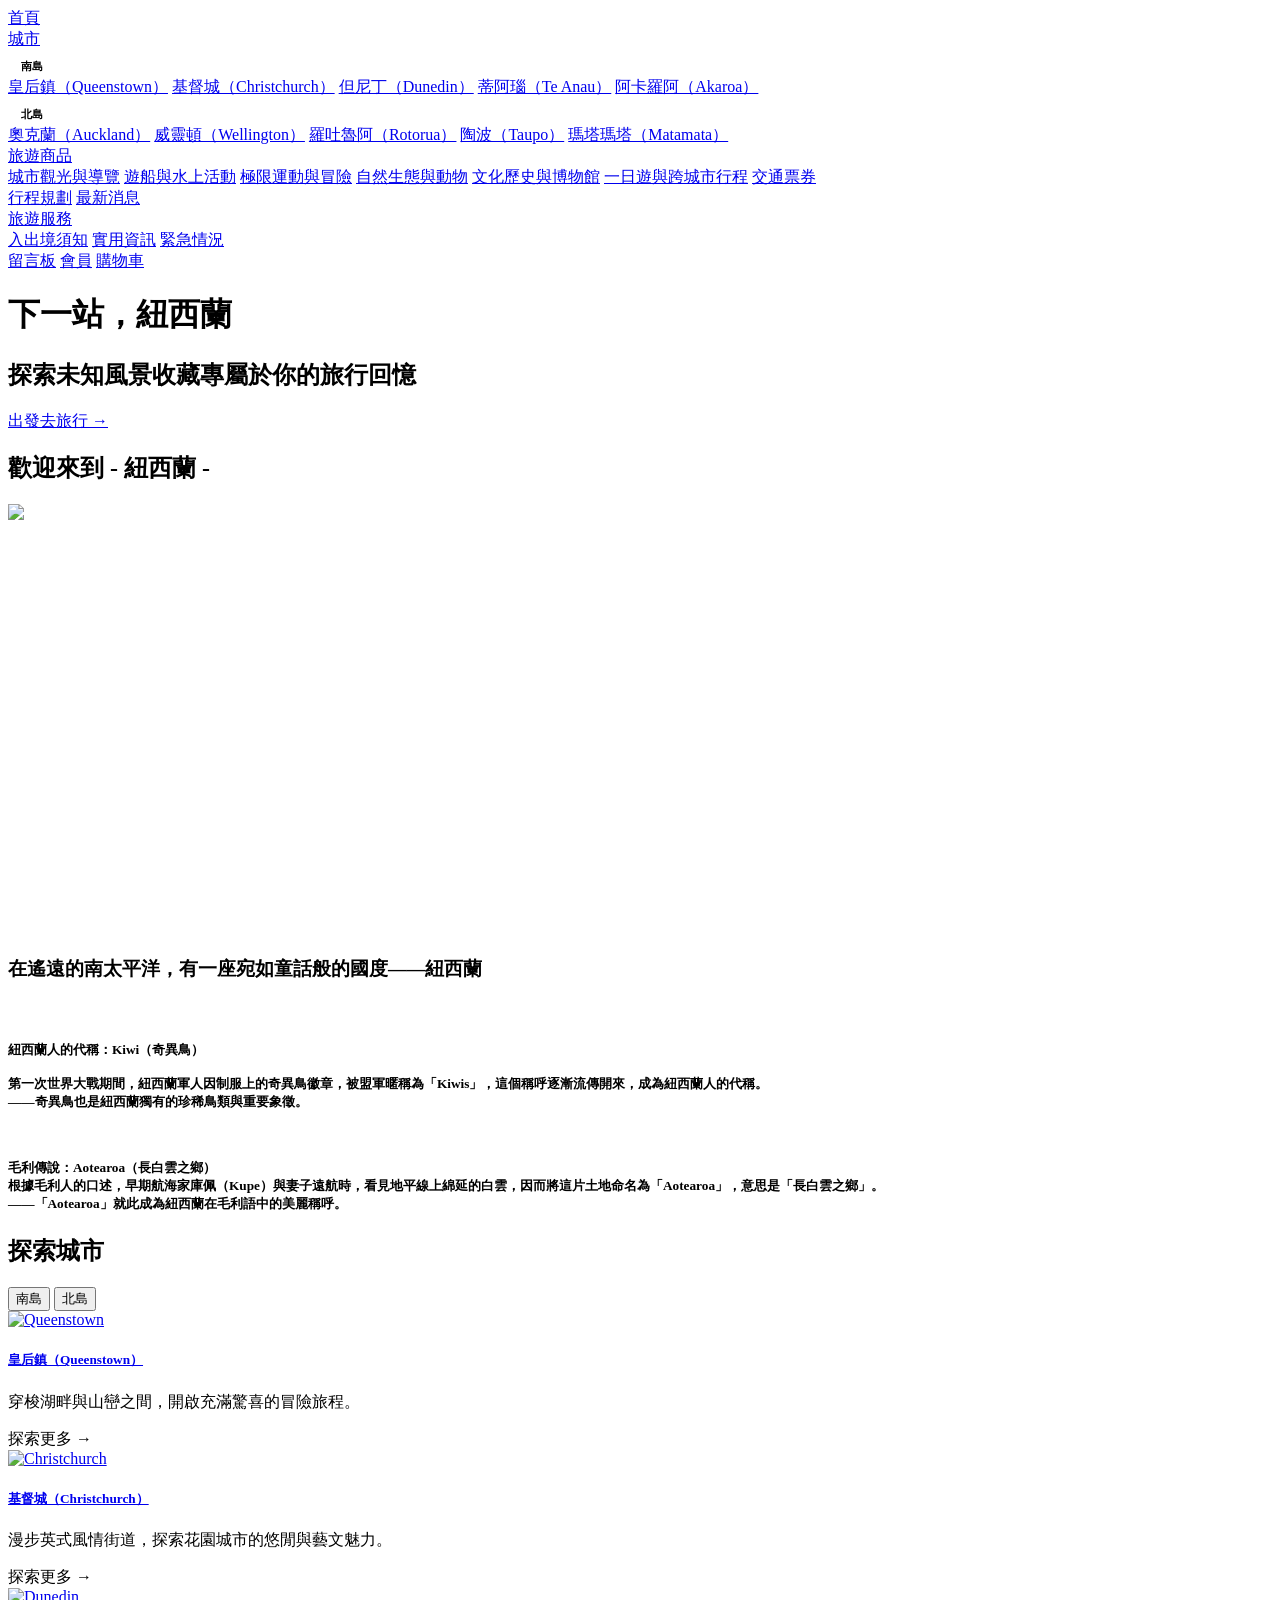
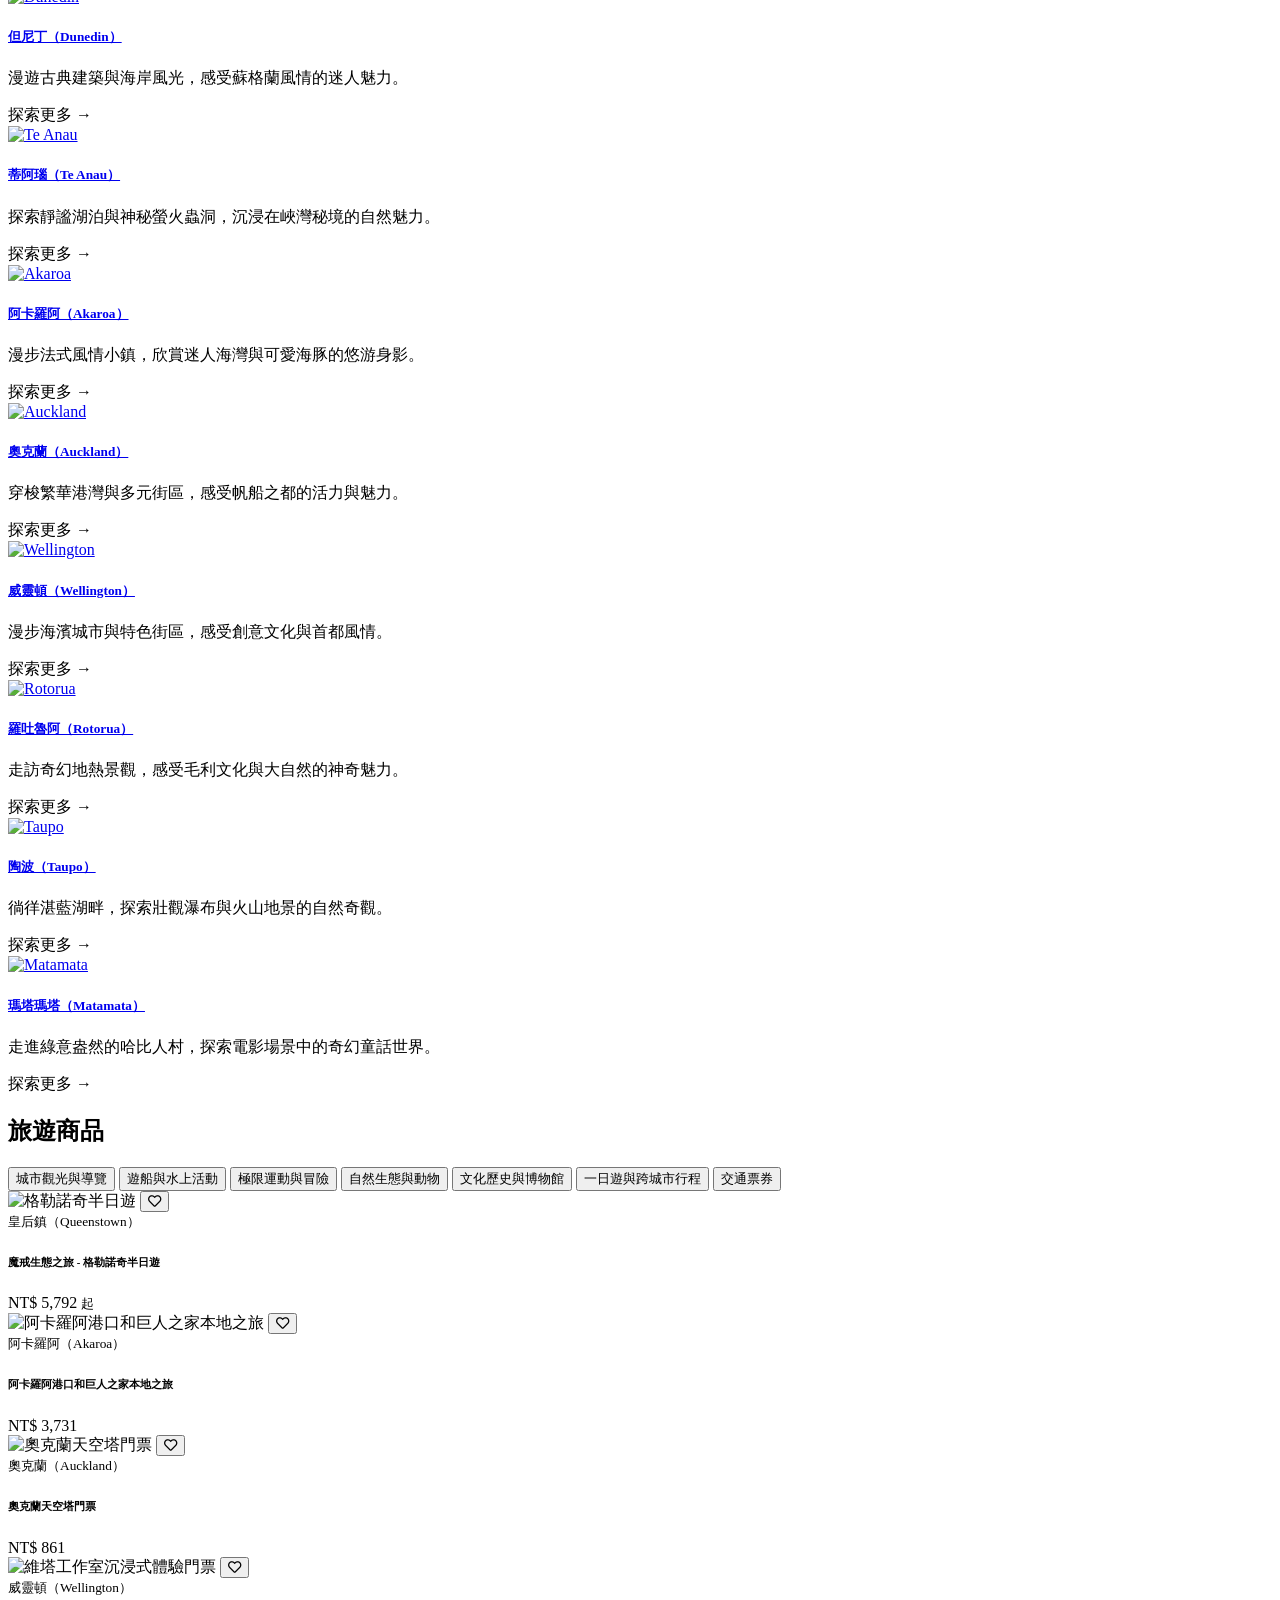
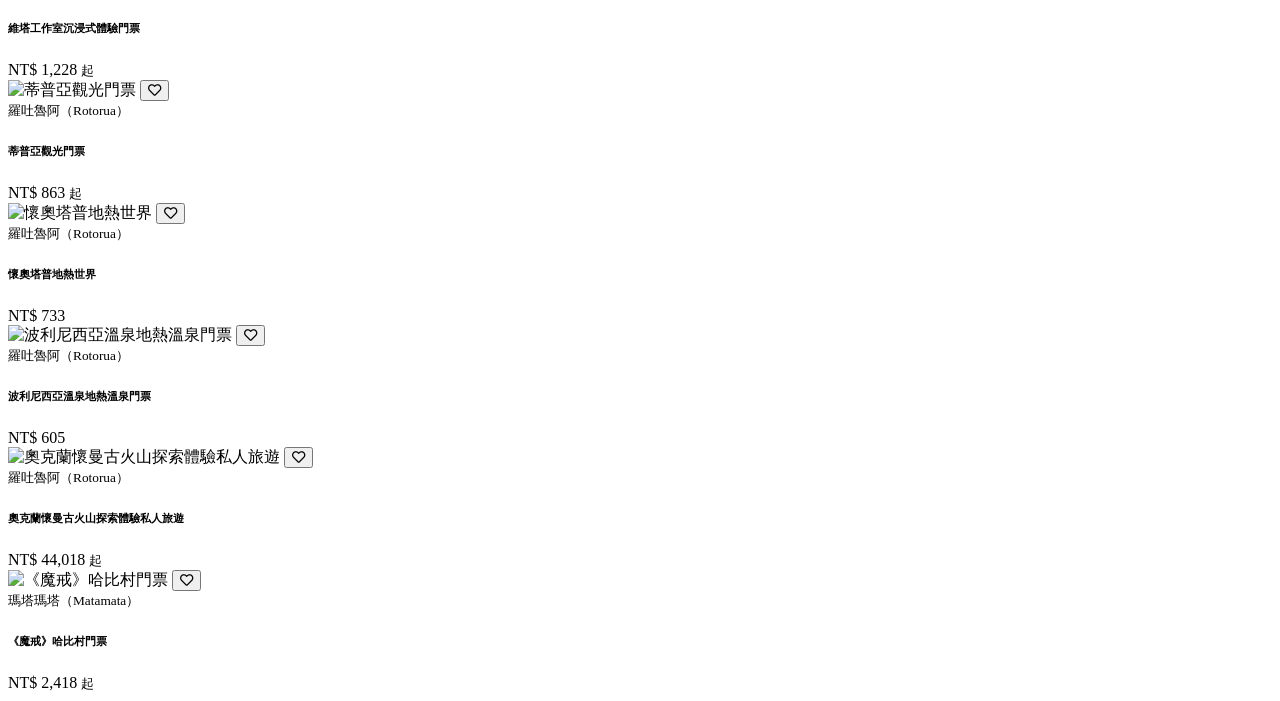
==== index.html @ 25a442ee "Initial commit - add KIWI TRAILS homepage v1" ====
<!DOCTYPE html>
<!--index.html start-->
<html lang="zh-TW">

	
<head>
    <meta charset="utf-8">
    <title>KIWI TRAILS</title>
    <meta content="width=device-width, initial-scale=1.0" name="viewport">
    <meta content="Free HTML Templates" name="keywords">
    <meta content="Free HTML Templates" name="description">
    <link href="img/kiwi.png" rel="icon" type="image/x-icon">
    <link rel="preconnect" href="https://fonts.googleapis.com">
    <link rel="preconnect" href="https://fonts.gstatic.com" crossorigin>
   <link href="https://fonts.googleapis.com/css2?family=Noto+Sans+TC:wght@100..900&family=Poppins:ital,wght@0,300;0,400;0,500;0,600;0,700&family=Satisfy&display=swap" rel="stylesheet">
    <link href="https://cdnjs.cloudflare.com/ajax/libs/font-awesome/5.10.0/css/all.min.css" rel="stylesheet">
    <link href="https://cdn.jsdelivr.net/npm/bootstrap-icons@1.4.1/font/bootstrap-icons.css" rel="stylesheet">
    <link href="lib/owlcarousel/assets/owl.carousel.min.css" rel="stylesheet">
    <link href="css/bootstrap.min.css" rel="stylesheet">
    <link href="css/style.css" rel="stylesheet">
</head>

<body>
    <!-- 導覽列 Start -->
    <nav class="navbar navbar-expand-lg bg-white navbar-dark shadow-sm py-3 py-lg-0 px-3 px-lg-0">
		<div class="collapse navbar-collapse" id="navbarCollapse">
            <div class="navbar-nav ms-auto mx-lg-auto py-0">
				<a href="index.html" class="nav-item nav-link">首頁</a>
				<div class="nav-item dropdown">
                    <a href="attractions.html" class="nav-link dropdown-toggle" data-bs-toggle="dropdown">城市</a>
                    <div class="dropdown-menu m-0">
						<h6 style="margin: 10px 13px 3px;">南島</h6>
                        <a href="attractions.html?city=Queenstown" class="dropdown-item">皇后鎮（Queenstown）</a>
                        <a href="attractions.html?city=Christchurch" class="dropdown-item">基督城（Christchurch）</a>
						<a href="attractions.html?city=Dunedin" class="dropdown-item">但尼丁（Dunedin）</a>
                        <a href="attractions.html?city=TeAnau" class="dropdown-item">蒂阿瑙（Te Anau）</a>
						<a href="attractions.html?city=Akaroa" class="dropdown-item">阿卡羅阿（Akaroa）</a>
						<h6 style="margin: 10px 13px 3px;">北島</h6>
                        <a href="attractions.html?city=Auckland" class="dropdown-item">奧克蘭（Auckland）</a>
                        <a href="attractions.html?city=Wellington" class="dropdown-item">威靈頓（Wellington）</a>
						<a href="attractions.html?city=Rotorua" class="dropdown-item">羅吐魯阿（Rotorua）</a>
                        <a href="attractions.html?city=Taupo" class="dropdown-item">陶波（Taupo）</a>
						<a href="attractions.html?city=Matamata" class="dropdown-item">瑪塔瑪塔（Matamata）</a>
                    </div>
              </div>
				<div class="nav-item dropdown">
    <a href="products.html"
       class="nav-link dropdown-toggle"
       data-bs-toggle="dropdown">
        旅遊商品
    </a>

    <div class="dropdown-menu m-0">
        <a href="products.html?category=city-tour"
           class="dropdown-item">城市觀光與導覽</a>

        <a href="products.html?category=water-activities"
           class="dropdown-item">遊船與水上活動</a>

        <a href="products.html?category=adventure"
           class="dropdown-item">極限運動與冒險</a>

        <a href="products.html?category=nature"
           class="dropdown-item">自然生態與動物</a>

        <a href="products.html?category=culture"
           class="dropdown-item">文化歷史與博物館</a>

        <a href="products.html?category=day-tour"
           class="dropdown-item">一日遊與跨城市行程</a>

        <a href="products.html?category=transport"
           class="dropdown-item">交通票券</a>
    </div>
</div>
                <a href="itinerary.html" class="nav-item nav-link">行程規劃</a>
                <a href="news.html" class="nav-item nav-link">最新消息</a>
                <div class="nav-item dropdown">
                    <a href="services.html" class="nav-link dropdown-toggle" data-bs-toggle="dropdown">旅遊服務</a>
                    <div class="dropdown-menu m-0">
                        <a href="#" class="dropdown-item">入出境須知</a>
                        <a href="#" class="dropdown-item">實用資訊</a>
                        <a href="#" class="dropdown-item">緊急情況</a>
                    </div>
               </div>
				<a href="message.html" class="nav-item nav-link">留言板</a>
				<a href="member.html" class="nav-item nav-link">會員</a>
                <a href="car.html" class="nav-item nav-link">購物車</a>
          </div>
        </div>
    </nav>
    <!-- 導覽列 End -->

    <!-- 橫幅 Start -->
    <div class="container-fluid py-5 hero-header"  id="home">
        <div class="container py-5">
            <div class="row justify-content-start">
                <div class="col-lg-9 text-center text-lg-start">
                    <h1 class="display-1 text-uppercase text-white mb-4">下一站，紐西蘭</h1>
                    <h2 class="text-uppercase text-white">探索未知風景收藏專屬於你的旅行回憶</h2>
                    <div class="d-flex align-items-center justify-content-center justify-content-lg-start pt-5">
                        <a href="#attractions" class="btn btn-primary border-inner py-3 px-5 me-5">出發去旅行 →</a>
                    </div>
                </div>
            </div>
        </div>
    </div>
    <!-- 橫幅 End -->

    <!-- 關於 Start -->
    <section class="container-fluid py-6 attraction-section">
        <div class="container">
            <div class=" section-title position-relative text-center mx-auto mb-5" style="max-width: 600px;">
                <h1 class="display-4 text-uppercase">歡迎來到 - 紐西蘭 - </h1>
            </div>
            <div class="row gx-5">
                <div class="col-lg-5 mb-5 mb-lg-0 " style="min-height: 400px;">
                    <div class="position-relative h-100">
                        <img class="position-absolute w-100 h-100" src="img/about.jpg" style="object-fit: contain; object-position: top; ;">
                    </div>
                </div>
                <div class="col-lg-7 col-md-12 pb-5">
					<p>&nbsp;</>
                    <h3 class="mb-4">在遙遠的南太平洋，有一座宛如童話般的國度——紐西蘭</h3><br>
                    <h5 class="mb-3"><b>紐西蘭人的代稱：Kiwi（奇異鳥）</b><br><br>第一次世界大戰期間，紐西蘭軍人因制服上的奇異鳥徽章，被盟軍暱稱為「Kiwis」，這個稱呼逐漸流傳開來，成為紐西蘭人的代稱。<br>——奇異鳥也是紐西蘭獨有的珍稀鳥類與重要象徵。<br><br><br><br>
						<b>毛利傳說：Aotearoa（長白雲之鄉）</b><br>
						根據毛利人的口述，早期航海家庫佩（Kupe）與妻子遠航時，看見地平線上綿延的白雲，因而將這片土地命名為「Aotearoa」，意思是「長白雲之鄉」。<br>
						——「Aotearoa」就此成為紐西蘭在毛利語中的美麗稱呼。</h5>
                </div>
            </div>
        </div>
    </section>
    <!-- 關於 End -->
	
    <!--探索景點 Start -->
    <section class="container-fluid attraction-section" id="attractions">
        <div class="container-fluid px-5">
            <div class="section-title position-relative text-center mx-auto mb-5 pb-3" style="max-width: 600px;">
                <h1 class="display-4 text-uppercase">探索城市</h1>
            </div>
            <div class="tab-class text-center">
                <div class="d-flex flex-nowrap justify-content-center gap-2 mb-3">
                    <button class="category-btn active"
                            type="button" onclick="switchIsland('tab-1', this)">
                        南島
                    </button>
                    <button class="category-btn"
                            type="button" onclick="switchIsland('tab-2', this)">
                        北島
                    </button>
                </div>
                <div class="tab-content">
                    <div id="tab-1" class="tab-pane fade show p-0 active">
                        <div class="attraction-grid">
                            <div class="attraction-item">
                                <a href="attractions.html?city=Queenstown" class="attraction-card">
                                    <img src="img/Scity-Queenstown.webp" alt="Queenstown" class="attraction-image">
                                    <h5 class="attraction-name">皇后鎮（Queenstown）</h5>
                                </a>
                                <div class="attraction-info">
                                    <p>穿梭湖畔與山巒之間，開啟充滿驚喜的冒險旅程。</p>
                                    <span class="attraction-link">
                                        探索更多 →
                                    </span>
                                </div>
                            </div>
                            <div class="attraction-item">
                                <a href="attractions.html?city=Christchurch" class="attraction-card">
                                    <img src="img/Scity-Christchurch.jpg" alt="Christchurch" class="attraction-image">
                                    <h5 class="attraction-name">基督城（Christchurch）</h5>
                                </a>
                                <div class="attraction-info">
                                    <p>漫步英式風情街道，探索花園城市的悠閒與藝文魅力。</p>
                                    <span class="attraction-link">
                                        探索更多 →
                                    </span>
                                </div>
                            </div>
                            <div class="attraction-item">
                                <a href="attractions.html?city=Dunedin" class="attraction-card">
                                    <img src="img/Scity-Dunedin.webp" alt="Dunedin" class="attraction-image">
                                    <h5 class="attraction-name">但尼丁（Dunedin）</h5>
                                </a>
                                <div class="attraction-info">
                                    <p>漫遊古典建築與海岸風光，感受蘇格蘭風情的迷人魅力。</p>
                                    <span class="attraction-link">
                                        探索更多 →
                                    </span>
                                </div>
                            </div>
                            <div class="attraction-item">
                                <a href="attractions.html?city=Te-Anau" class="attraction-card">
                                    <img src="img/Scity-Te-Anau.webp" alt="Te Anau" class="attraction-image">
                                    <h5 class="attraction-name">蒂阿瑙（Te Anau）</h5>
                                </a>
                                <div class="attraction-info">
                                    <p>探索靜謐湖泊與神秘螢火蟲洞，沉浸在峽灣秘境的自然魅力。</p>
                                    <span class="attraction-link">
                                        探索更多 →
                                    </span>
                                </div>
                            </div>
                            <div class="attraction-item">
                                <a href="attractions.html?city=Akaroa" class="attraction-card">
                                    <img src="img/Scity-Akaroa.webp" alt="Akaroa" class="attraction-image">
                                    <h5 class="attraction-name">阿卡羅阿（Akaroa）</h5>
                                </a>
                                <div class="attraction-info">
                                    <p>漫步法式風情小鎮，欣賞迷人海灣與可愛海豚的悠游身影。</p>
                                    <span class="attraction-link">
                                        探索更多 →
                                    </span>
                                </div>
                            </div>
                        </div>
                    </div>
                    <div id="tab-2" class="tab-pane fade p-0">
                        <div class="attraction-grid">
                            <div class="attraction-item">
                                <a href="attractions.html?city=Auckland" class="attraction-card">
                                    <img src="img/Ncity-Auckland.webp" alt="Auckland" class="attraction-image">
                                    <h5 class="attraction-name">奧克蘭（Auckland）</h5>
                                </a>
                                <div class="attraction-info">
                                    <p>穿梭繁華港灣與多元街區，感受帆船之都的活力與魅力。</p>
                                    <span class="attraction-link">
                                        探索更多 →
                                    </span>
                                </div>
                            </div>
                            <div class="attraction-item">
                                <a href="attractions.html?city=Wellington" class="attraction-card">
                                    <img src="img/Ncity-Wellington.webp" alt="Wellington" class="attraction-image">
                                    <h5 class="attraction-name">威靈頓（Wellington）</h5>
                                </a>
                                <div class="attraction-info">
                                    <p>漫步海濱城市與特色街區，感受創意文化與首都風情。</p>
                                    <span class="attraction-link">
                                        探索更多 →
                                    </span>
                                </div>
                            </div>
                            <div class="attraction-item">
                                <a href="attractions.html?city=Rotorua" class="attraction-card">
                                    <img src="img/Ncity-Rotorua.webp" alt="Rotorua" class="attraction-image">
                                    <h5 class="attraction-name">羅吐魯阿（Rotorua）</h5>
                                </a>
                                <div class="attraction-info">
                                    <p>走訪奇幻地熱景觀，感受毛利文化與大自然的神奇魅力。</p>
                                    <span class="attraction-link">
                                        探索更多 →
                                    </span>
                                </div>
                            </div>
                            <div class="attraction-item">
                                <a href="attractions.html?city=Taupo" class="attraction-card">
                                    <img src="img/Ncity-Taupo.webp" alt="Taupo" class="attraction-image">
                                    <h5 class="attraction-name">陶波（Taupo）</h5>
                                </a>
                                <div class="attraction-info">
                                    <p>徜徉湛藍湖畔，探索壯觀瀑布與火山地景的自然奇觀。</p>
                                    <span class="attraction-link">
                                        探索更多 →
                                    </span>
                                </div>
                            </div>
                            <div class="attraction-item">
                                <a href="attractions.html?city=Matamata" class="attraction-card">
                                    <img src="img/Ncity-Matamata.webp" alt="Matamata" class="attraction-image">
                                    <h5 class="attraction-name">瑪塔瑪塔（Matamata）</h5>
                                </a>
                                <div class="attraction-info">
                                    <p>走進綠意盎然的哈比人村，探索電影場景中的奇幻童話世界。</p>
                                    <span class="attraction-link">
                                        探索更多 →
                                    </span>
                                </div>
                            </div>
                        </div>
                    </div>
                </div>
            </div>
        </div>
    </section>
    <!-- 探索景點 End -->

    <!-- 旅遊商品 Start -->
    <section class="container-fluid py-6 attraction-section" id="products">
        <div class="container-fluid px-5">
            <div class="section-title position-relative text-center mx-auto mb-5 pb-3" style="max-width: 600px;">
                <h1 class="display-4 text-uppercase">旅遊商品</h1>
            </div>
            <!-- 商品分類 -->
            <div class="product-tabs d-flex flex-nowrap justify-content-center gap-2 mb-3">
                <button class="category-btn product-tab-btn active"
                        type="button"
                        onclick="switchProduct('product-1', this)">
                    城市觀光與導覽
                </button>
                <button class="category-btn product-tab-btn"
                        type="button"
                        onclick="switchProduct('product-2', this)">
                    遊船與水上活動
                </button>
                <button class="category-btn product-tab-btn"
                        type="button"
                        onclick="switchProduct('product-3', this)">
                    極限運動與冒險
                </button>
                <button class="category-btn product-tab-btn"
                        type="button"
                        onclick="switchProduct('product-4', this)">
                    自然生態與動物
                </button>
                <button class="category-btn product-tab-btn"
                        type="button"
                        onclick="switchProduct('product-5', this)">
                    文化歷史與博物館
                </button>
                <button class="category-btn product-tab-btn"
                        type="button"
                        onclick="switchProduct('product-6', this)">
                    一日遊與跨城市行程
                </button>
                <button class="category-btn product-tab-btn"
                        type="button"
                        onclick="switchProduct('product-7', this)">
                    交通票券
                </button>
            </div>

            <!-- 商品列表一 -->
            <div class="product-pane" id="product-1">
                <div class="product-grid">
                <!-- 商品卡片 -->
                    <div class="product-card">
                        <div class="product-image">
                            <img src="Activity-img/the-rings-tour.jpg" alt="格勒諾奇半日遊">
                            <button class="favorite-btn">
                                <i class="far fa-heart"></i>
                            </button>
                        </div>
                        <div class="product-info">
                            <small class="product-category">
                                皇后鎮（Queenstown）
                            </small>
                            <h6 class="product-name">
                                魔戒生態之旅 - 格勒諾奇半日遊
                            </h6>
                            <div class="product-price">
                                NT$ 5,792 <small>起</small>
                            </div>
                        </div>
                    </div>
                    <div class="product-card">
                        <div class="product-image">
                            <img src="Activity-img/Akaroa_Harbour_and_Giants_House_Local_Tour.jpg" alt="阿卡羅阿港口和巨人之家本地之旅">
                            <button class="favorite-btn">
                                <i class="far fa-heart"></i>
                            </button>
                        </div>
                        <div class="product-info">
                            <small class="product-category">
                                阿卡羅阿（Akaroa）
                            </small>
                            <h6 class="product-name">
                                阿卡羅阿港口和巨人之家本地之旅
                            </h6>
                            <div class="product-price">
                                NT$ 3,731
                            </div>
                        </div>
                    </div>
                    <div class="product-card">
                        <div class="product-image">
                            <img src="Activity-img/Sky-Tower-Admission.jpg" alt="奧克蘭天空塔門票">
                            <button class="favorite-btn">
                                <i class="far fa-heart"></i>
                            </button>
                        </div>
                        <div class="product-info">
                            <small class="product-category">
                                奧克蘭（Auckland）
                            </small>
                            <h6 class="product-name">
                                奧克蘭天空塔門票
                            </h6>
                            <div class="product-price">
                                NT$ 861 
                            </div>
                        </div>
                    </div>
                    <div class="product-card">
                        <div class="product-image">
                            <img src="Activity-img/Wētā-Workshop-Experience.jpg" alt="維塔工作室沉浸式體驗門票">
                            <button class="favorite-btn">
                                <i class="far fa-heart"></i>
                            </button>
                        </div>
                        <div class="product-info">
                            <small class="product-category">
                                威靈頓（Wellington）
                            </small>
                            <h6 class="product-name">
                                維塔工作室沉浸式體驗門票
                            </h6>
                            <div class="product-price">
                                NT$ 1,228 <small>起</small>
                            </div>
                        </div>
                    </div>
                    <div class="product-card">
                        <div class="product-image">
                            <img src="Activity-img/Te-Puia-Admission.jpg" alt="蒂普亞觀光門票">
                            <button class="favorite-btn">
                                <i class="far fa-heart"></i>
                            </button>
                        </div>
                        <div class="product-info">
                            <small class="product-category">
                                羅吐魯阿（Rotorua）
                            </small>
                            <h6 class="product-name">
                                蒂普亞觀光門票
                            </h6>
                            <div class="product-price">
                                NT$ 863 <small>起</small>
                            </div>
                        </div>
                    </div>
                    <div class="product-card">
                        <div class="product-image">
                            <img src="Activity-img/Wai-O-Tapu-Thermal-Wonderland.jpg" alt="懷奧塔普地熱世界">
                            <button class="favorite-btn">
                                <i class="far fa-heart"></i>
                            </button>
                        </div>
                        <div class="product-info">
                            <small class="product-category">
                                羅吐魯阿（Rotorua）
                            </small>
                            <h6 class="product-name">
                                懷奧塔普地熱世界
                            </h6>
                            <div class="product-price">
                                NT$ 733
                            </div>
                        </div>
                    </div>
                    <div class="product-card">
                        <div class="product-image">
                            <img src="Activity-img/Polynesian-Spa-Entry.jpg" alt="波利尼西亞溫泉地熱溫泉門票">
                            <button class="favorite-btn">
                                <i class="far fa-heart"></i>
                            </button>
                        </div>
                        <div class="product-info">
                            <small class="product-category">
                                羅吐魯阿（Rotorua）
                            </small>
                            <h6 class="product-name">
                                波利尼西亞溫泉地熱溫泉門票
                            </h6>
                            <div class="product-price">
                                NT$ 605
                            </div>
                        </div>
                    </div>
                    <div class="product-card">
                        <div class="product-image">
                            <img src="Activity-img/Waimangu-Volcanic-Tour.jpg" alt="奧克蘭懷曼古火山探索體驗私人旅遊">
                            <button class="favorite-btn">
                                <i class="far fa-heart"></i>
                            </button>
                        </div>
                        <div class="product-info">
                            <small class="product-category">
                                羅吐魯阿（Rotorua）
                            </small>
                            <h6 class="product-name">
                                奧克蘭懷曼古火山探索體驗私人旅遊
                            </h6>
                            <div class="product-price">
                                NT$ 44,018 <small>起</small>
                            </div>
                        </div>
                    </div>
                    <div class="product-card">
                        <div class="product-image">
                            <img src="Activity-img/Hobbiton-Movie-Set-Tour.webp" alt="《魔戒》哈比村門票">
                            <button class="favorite-btn">
                                <i class="far fa-heart"></i>
                            </button>
                        </div>
                        <div class="product-info">
                            <small class="product-category">
                                瑪塔瑪塔（Matamata）
                            </small>
                            <h6 class="product-name">
                                《魔戒》哈比村門票
                            </h6>
                            <div class="product-price">
                                NT$ 2,418 <small>起</small>
                            </div>
                        </div>
                    </div>
                </div>
            </div>
            <!-- 商品列表二 -->
            <div class="product-pane" id="product-2" style="display:none;">
                <div class="product-grid">
                <!-- 商品卡片 -->
                    <div class="product-card">
                        <div class="product-image">
                            <img src="Activity-img/the-rings-tour.jpg" alt="格勒諾奇半日遊">
                            <button class="favorite-btn">
                                <i class="far fa-heart"></i>
                            </button>
                        </div>
                        <div class="product-info">
                            <small class="product-category">
                                皇后鎮（Queenstown）
                            </small>
                            <h6 class="product-name">
                                魔戒生態之旅 - 格勒諾奇半日遊
                            </h6>
                            <div class="product-price">
                                NT$ 5,792 <small>起</small>
                            </div>
                        </div>
                    </div>
                    <div class="product-card">
                        <div class="product-image">
                            <img src="Activity-img/Akaroa_Harbour_and_Giants_House_Local_Tour.jpg" alt="阿卡羅阿港口和巨人之家本地之旅">
                            <button class="favorite-btn">
                                <i class="far fa-heart"></i>
                            </button>
                        </div>
                        <div class="product-info">
                            <small class="product-category">
                                阿卡羅阿（Akaroa）
                            </small>
                            <h6 class="product-name">
                                阿卡羅阿港口和巨人之家本地之旅
                            </h6>
                            <div class="product-price">
                                NT$ 3,731
                            </div>
                        </div>
                    </div>
                    <div class="product-card">
                        <div class="product-image">
                            <img src="Activity-img/the-rings-tour.jpg" alt="格勒諾奇半日遊">
                            <button class="favorite-btn">
                                <i class="far fa-heart"></i>
                            </button>
                        </div>
                        <div class="product-info">
                            <small class="product-category">
                                皇后鎮（Queenstown）
                            </small>
                            <h6 class="product-name">
                                魔戒生態之旅 - 格勒諾奇半日遊
                            </h6>
                            <div class="product-price">
                                NT$ 5,792 <small>起</small>
                            </div>
                        </div>
                    </div>
                    <div class="product-card">
                        <div class="product-image">
                            <img src="Activity-img/the-rings-tour.jpg" alt="格勒諾奇半日遊">
                            <button class="favorite-btn">
                                <i class="far fa-heart"></i>
                            </button>
                        </div>
                        <div class="product-info">
                            <small class="product-category">
                                皇后鎮（Queenstown）
                            </small>
                            <h6 class="product-name">
                                魔戒生態之旅 - 格勒諾奇半日遊
                            </h6>
                            <div class="product-price">
                                NT$ 
                            </div>
                        </div>
                    </div>
                    <div class="product-card">
                        <div class="product-image">
                            <img src="Activity-img/the-rings-tour.jpg" alt="格勒諾奇半日遊">
                            <button class="favorite-btn">
                                <i class="far fa-heart"></i>
                            </button>
                        </div>
                        <div class="product-info">
                            <small class="product-category">
                                阿卡羅阿（Akaroa）
                            </small>
                            <h6 class="product-name">
                                魔戒生態之旅 - 格勒諾奇半日遊
                            </h6>
                            <div class="product-price">
                                NT$ 3,731
                            </div>
                        </div>
                    </div>
                </div>
            </div>
            <!-- 商品列表三 -->
            <div class="product-pane" id="product-3" style="display:none;">
                <div class="product-grid">
                <!-- 商品卡片 -->
                    <div class="product-card">
                        <div class="product-image">
                            <img src="Activity-img/the-rings-tour.jpg" alt="格勒諾奇半日遊">
                            <button class="favorite-btn">
                                <i class="far fa-heart"></i>
                            </button>
                        </div>
                        <div class="product-info">
                            <small class="product-category">
                                皇后鎮（Queenstown）
                            </small>
                            <h6 class="product-name">
                                魔戒生態之旅 - 格勒諾奇半日遊
                            </h6>
                            <div class="product-price">
                                NT$ 5,792 <small>起</small>
                            </div>
                        </div>
                    </div>
                    <div class="product-card">
                        <div class="product-image">
                            <img src="Activity-img/Akaroa_Harbour_and_Giants_House_Local_Tour.jpg" alt="阿卡羅阿港口和巨人之家本地之旅">
                            <button class="favorite-btn">
                                <i class="far fa-heart"></i>
                            </button>
                        </div>
                        <div class="product-info">
                            <small class="product-category">
                                阿卡羅阿（Akaroa）
                            </small>
                            <h6 class="product-name">
                                阿卡羅阿港口和巨人之家本地之旅
                            </h6>
                            <div class="product-price">
                                NT$ 3,731
                            </div>
                        </div>
                    </div>
                    <div class="product-card">
                        <div class="product-image">
                            <img src="Activity-img/the-rings-tour.jpg" alt="格勒諾奇半日遊">
                            <button class="favorite-btn">
                                <i class="far fa-heart"></i>
                            </button>
                        </div>
                        <div class="product-info">
                            <small class="product-category">
                                皇后鎮（Queenstown）
                            </small>
                            <h6 class="product-name">
                                魔戒生態之旅 - 格勒諾奇半日遊
                            </h6>
                            <div class="product-price">
                                NT$ 5,792 <small>起</small>
                            </div>
                        </div>
                    </div>
                    <div class="product-card">
                        <div class="product-image">
                            <img src="Activity-img/the-rings-tour.jpg" alt="格勒諾奇半日遊">
                            <button class="favorite-btn">
                                <i class="far fa-heart"></i>
                            </button>
                        </div>
                        <div class="product-info">
                            <small class="product-category">
                                皇后鎮（Queenstown）
                            </small>
                            <h6 class="product-name">
                                魔戒生態之旅 - 格勒諾奇半日遊
                            </h6>
                            <div class="product-price">
                                NT$ 
                            </div>
                        </div>
                    </div>
                    <div class="product-card">
                        <div class="product-image">
                            <img src="Activity-img/the-rings-tour.jpg" alt="格勒諾奇半日遊">
                            <button class="favorite-btn">
                                <i class="far fa-heart"></i>
                            </button>
                        </div>
                        <div class="product-info">
                            <small class="product-category">
                                阿卡羅阿（Akaroa）
                            </small>
                            <h6 class="product-name">
                                魔戒生態之旅 - 格勒諾奇半日遊
                            </h6>
                            <div class="product-price">
                                NT$ 3,731
                            </div>
                        </div>
                    </div>
                </div>
            </div>
            <!-- 商品列表四 -->
            <div class="product-pane" id="product-4" style="display:none;">
                <div class="product-grid">
                <!-- 商品卡片 -->
                    <div class="product-card">
                        <div class="product-image">
                            <img src="Activity-img/the-rings-tour.jpg" alt="格勒諾奇半日遊">
                            <button class="favorite-btn">
                                <i class="far fa-heart"></i>
                            </button>
                        </div>
                        <div class="product-info">
                            <small class="product-category">
                                皇后鎮（Queenstown）
                            </small>
                            <h6 class="product-name">
                                魔戒生態之旅 - 格勒諾奇半日遊
                            </h6>
                            <div class="product-price">
                                NT$ 5,792 <small>起</small>
                            </div>
                        </div>
                    </div>
                    <div class="product-card">
                        <div class="product-image">
                            <img src="Activity-img/Akaroa_Harbour_and_Giants_House_Local_Tour.jpg" alt="阿卡羅阿港口和巨人之家本地之旅">
                            <button class="favorite-btn">
                                <i class="far fa-heart"></i>
                            </button>
                        </div>
                        <div class="product-info">
                            <small class="product-category">
                                阿卡羅阿（Akaroa）
                            </small>
                            <h6 class="product-name">
                                阿卡羅阿港口和巨人之家本地之旅
                            </h6>
                            <div class="product-price">
                                NT$ 3,731
                            </div>
                        </div>
                    </div>
                    <div class="product-card">
                        <div class="product-image">
                            <img src="Activity-img/the-rings-tour.jpg" alt="格勒諾奇半日遊">
                            <button class="favorite-btn">
                                <i class="far fa-heart"></i>
                            </button>
                        </div>
                        <div class="product-info">
                            <small class="product-category">
                                皇后鎮（Queenstown）
                            </small>
                            <h6 class="product-name">
                                魔戒生態之旅 - 格勒諾奇半日遊
                            </h6>
                            <div class="product-price">
                                NT$ 5,792 <small>起</small>
                            </div>
                        </div>
                    </div>
                    <div class="product-card">
                        <div class="product-image">
                            <img src="Activity-img/the-rings-tour.jpg" alt="格勒諾奇半日遊">
                            <button class="favorite-btn">
                                <i class="far fa-heart"></i>
                            </button>
                        </div>
                        <div class="product-info">
                            <small class="product-category">
                                皇后鎮（Queenstown）
                            </small>
                            <h6 class="product-name">
                                魔戒生態之旅 - 格勒諾奇半日遊
                            </h6>
                            <div class="product-price">
                                NT$ 
                            </div>
                        </div>
                    </div>
                    <div class="product-card">
                        <div class="product-image">
                            <img src="Activity-img/the-rings-tour.jpg" alt="格勒諾奇半日遊">
                            <button class="favorite-btn">
                                <i class="far fa-heart"></i>
                            </button>
                        </div>
                        <div class="product-info">
                            <small class="product-category">
                                阿卡羅阿（Akaroa）
                            </small>
                            <h6 class="product-name">
                                魔戒生態之旅 - 格勒諾奇半日遊
                            </h6>
                            <div class="product-price">
                                NT$ 3,731
                            </div>
                        </div>
                    </div>
                </div>
            </div>
            <!-- 商品列表五 -->
            <div class="product-pane" id="product-5" style="display:none;">
                <div class="product-grid">
                <!-- 商品卡片 -->
                    <div class="product-card">
                        <div class="product-image">
                            <img src="Activity-img/the-rings-tour.jpg" alt="格勒諾奇半日遊">
                            <button class="favorite-btn">
                                <i class="far fa-heart"></i>
                            </button>
                        </div>
                        <div class="product-info">
                            <small class="product-category">
                                皇后鎮（Queenstown）
                            </small>
                            <h6 class="product-name">
                                魔戒生態之旅 - 格勒諾奇半日遊
                            </h6>
                            <div class="product-price">
                                NT$ 5,792 <small>起</small>
                            </div>
                        </div>
                    </div>
                    <div class="product-card">
                        <div class="product-image">
                            <img src="Activity-img/Akaroa_Harbour_and_Giants_House_Local_Tour.jpg" alt="阿卡羅阿港口和巨人之家本地之旅">
                            <button class="favorite-btn">
                                <i class="far fa-heart"></i>
                            </button>
                        </div>
                        <div class="product-info">
                            <small class="product-category">
                                阿卡羅阿（Akaroa）
                            </small>
                            <h6 class="product-name">
                                阿卡羅阿港口和巨人之家本地之旅
                            </h6>
                            <div class="product-price">
                                NT$ 3,731
                            </div>
                        </div>
                    </div>
                    <div class="product-card">
                        <div class="product-image">
                            <img src="Activity-img/the-rings-tour.jpg" alt="格勒諾奇半日遊">
                            <button class="favorite-btn">
                                <i class="far fa-heart"></i>
                            </button>
                        </div>
                        <div class="product-info">
                            <small class="product-category">
                                皇后鎮（Queenstown）
                            </small>
                            <h6 class="product-name">
                                魔戒生態之旅 - 格勒諾奇半日遊
                            </h6>
                            <div class="product-price">
                                NT$ 5,792 <small>起</small>
                            </div>
                        </div>
                    </div>
                    <div class="product-card">
                        <div class="product-image">
                            <img src="Activity-img/the-rings-tour.jpg" alt="格勒諾奇半日遊">
                            <button class="favorite-btn">
                                <i class="far fa-heart"></i>
                            </button>
                        </div>
                        <div class="product-info">
                            <small class="product-category">
                                皇后鎮（Queenstown）
                            </small>
                            <h6 class="product-name">
                                魔戒生態之旅 - 格勒諾奇半日遊
                            </h6>
                            <div class="product-price">
                                NT$ 
                            </div>
                        </div>
                    </div>
                    <div class="product-card">
                        <div class="product-image">
                            <img src="Activity-img/the-rings-tour.jpg" alt="格勒諾奇半日遊">
                            <button class="favorite-btn">
                                <i class="far fa-heart"></i>
                            </button>
                        </div>
                        <div class="product-info">
                            <small class="product-category">
                                阿卡羅阿（Akaroa）
                            </small>
                            <h6 class="product-name">
                                魔戒生態之旅 - 格勒諾奇半日遊
                            </h6>
                            <div class="product-price">
                                NT$ 3,731
                            </div>
                        </div>
                    </div>
                </div>
            </div>
            <!-- 商品列表六 -->
            <div class="product-pane" id="product-6" style="display:none;">
                <div class="product-grid">
                <!-- 商品卡片 -->
                    <div class="product-card">
                        <div class="product-image">
                            <img src="Activity-img/the-rings-tour.jpg" alt="格勒諾奇半日遊">
                            <button class="favorite-btn">
                                <i class="far fa-heart"></i>
                            </button>
                        </div>
                        <div class="product-info">
                            <small class="product-category">
                                皇后鎮（Queenstown）
                            </small>
                            <h6 class="product-name">
                                魔戒生態之旅 - 格勒諾奇半日遊
                            </h6>
                            <div class="product-price">
                                NT$ 5,792 <small>起</small>
                            </div>
                        </div>
                    </div>
                    <div class="product-card">
                        <div class="product-image">
                            <img src="Activity-img/Akaroa_Harbour_and_Giants_House_Local_Tour.jpg" alt="阿卡羅阿港口和巨人之家本地之旅">
                            <button class="favorite-btn">
                                <i class="far fa-heart"></i>
                            </button>
                        </div>
                        <div class="product-info">
                            <small class="product-category">
                                阿卡羅阿（Akaroa）
                            </small>
                            <h6 class="product-name">
                                阿卡羅阿港口和巨人之家本地之旅
                            </h6>
                            <div class="product-price">
                                NT$ 3,731
                            </div>
                        </div>
                    </div>
                    <div class="product-card">
                        <div class="product-image">
                            <img src="Activity-img/the-rings-tour.jpg" alt="格勒諾奇半日遊">
                            <button class="favorite-btn">
                                <i class="far fa-heart"></i>
                            </button>
                        </div>
                        <div class="product-info">
                            <small class="product-category">
                                皇后鎮（Queenstown）
                            </small>
                            <h6 class="product-name">
                                魔戒生態之旅 - 格勒諾奇半日遊
                            </h6>
                            <div class="product-price">
                                NT$ 5,792 <small>起</small>
                            </div>
                        </div>
                    </div>
                    <div class="product-card">
                        <div class="product-image">
                            <img src="Activity-img/the-rings-tour.jpg" alt="格勒諾奇半日遊">
                            <button class="favorite-btn">
                                <i class="far fa-heart"></i>
                            </button>
                        </div>
                        <div class="product-info">
                            <small class="product-category">
                                皇后鎮（Queenstown）
                            </small>
                            <h6 class="product-name">
                                魔戒生態之旅 - 格勒諾奇半日遊
                            </h6>
                            <div class="product-price">
                                NT$ 
                            </div>
                        </div>
                    </div>
                    <div class="product-card">
                        <div class="product-image">
                            <img src="Activity-img/the-rings-tour.jpg" alt="格勒諾奇半日遊">
                            <button class="favorite-btn">
                                <i class="far fa-heart"></i>
                            </button>
                        </div>
                        <div class="product-info">
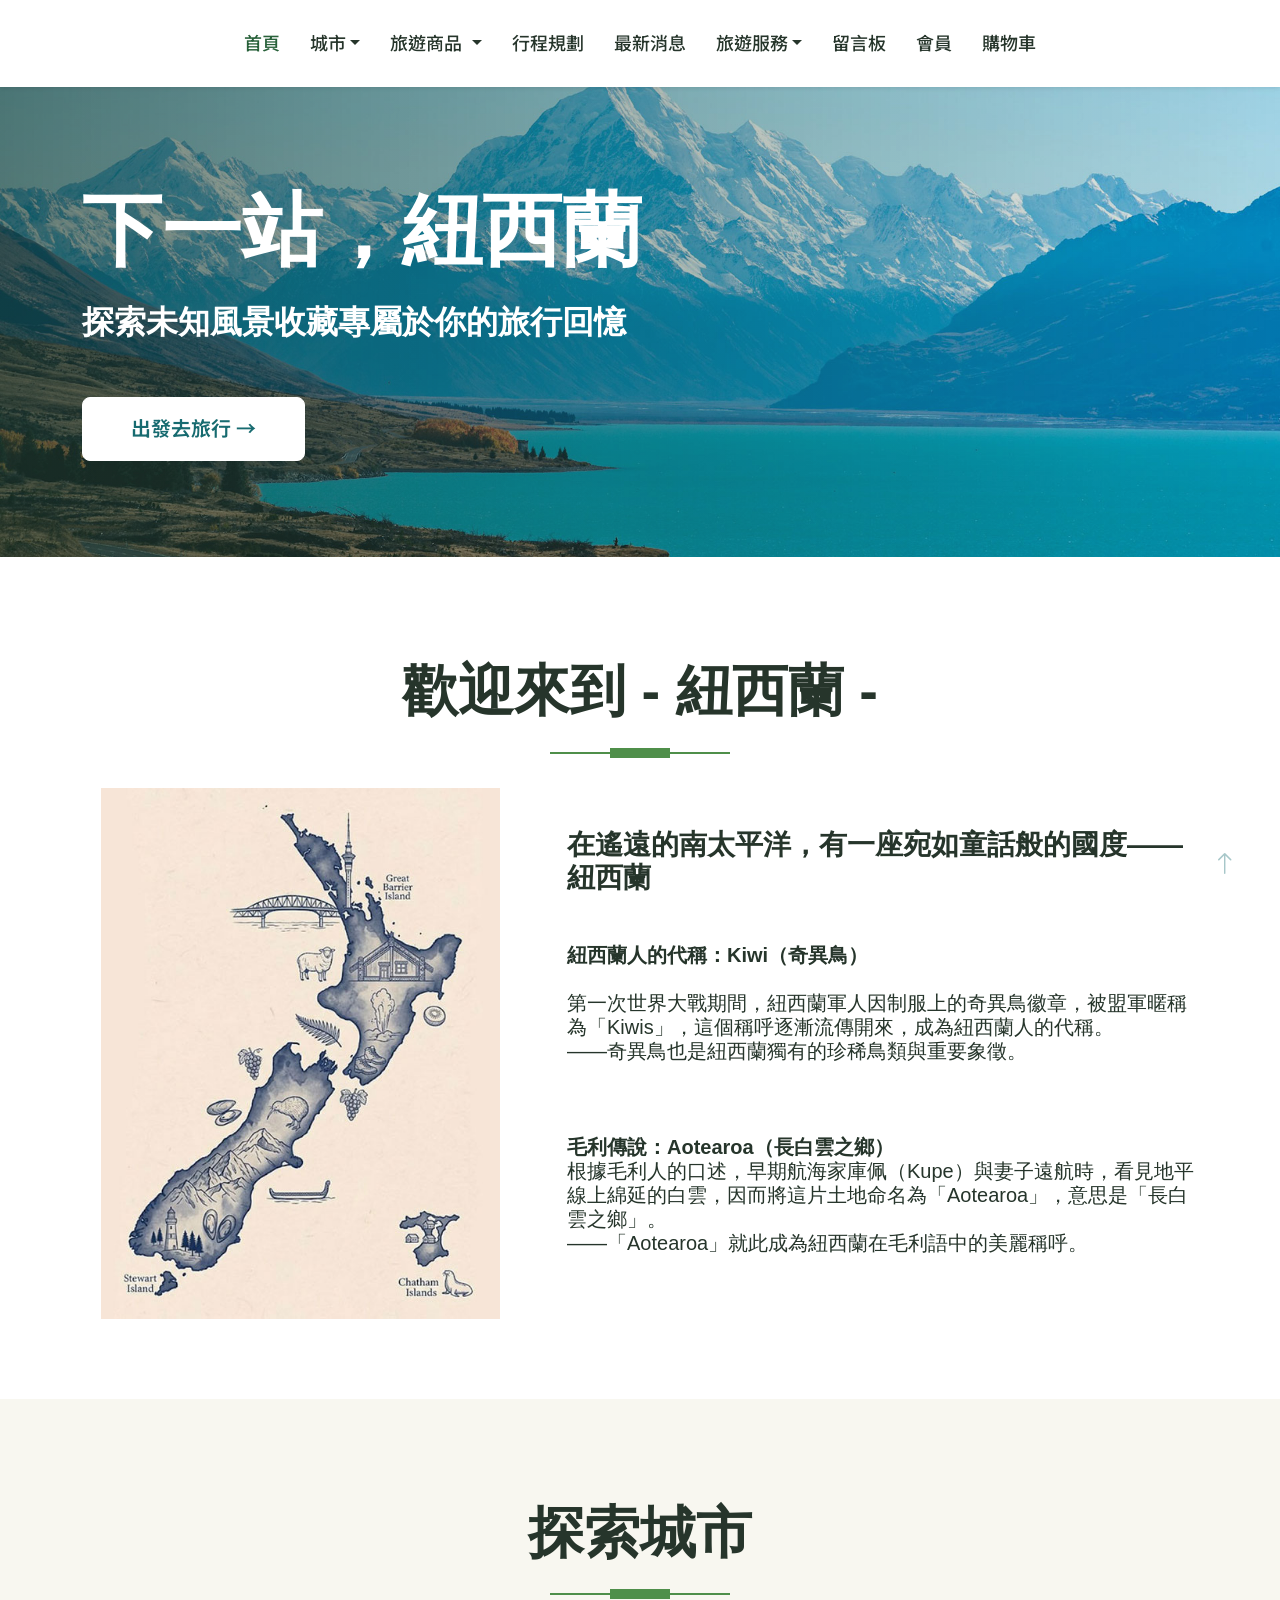
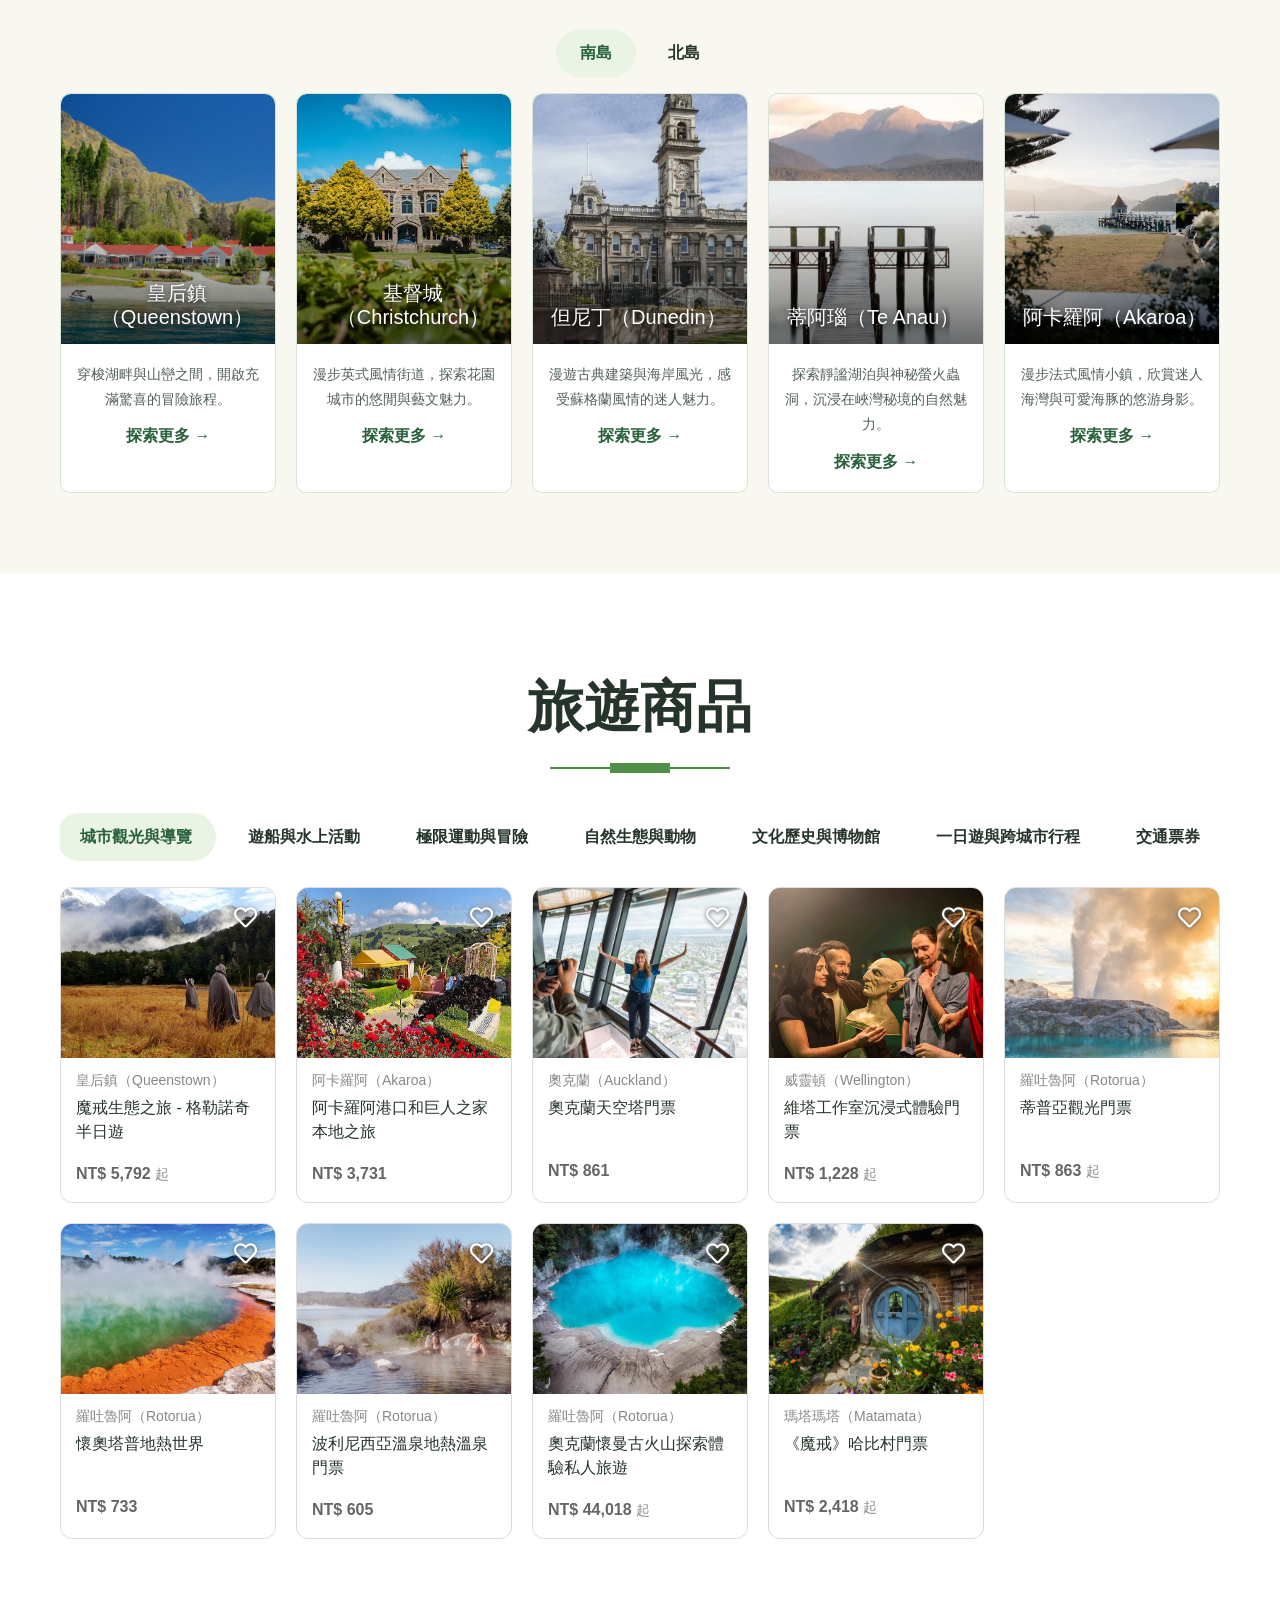
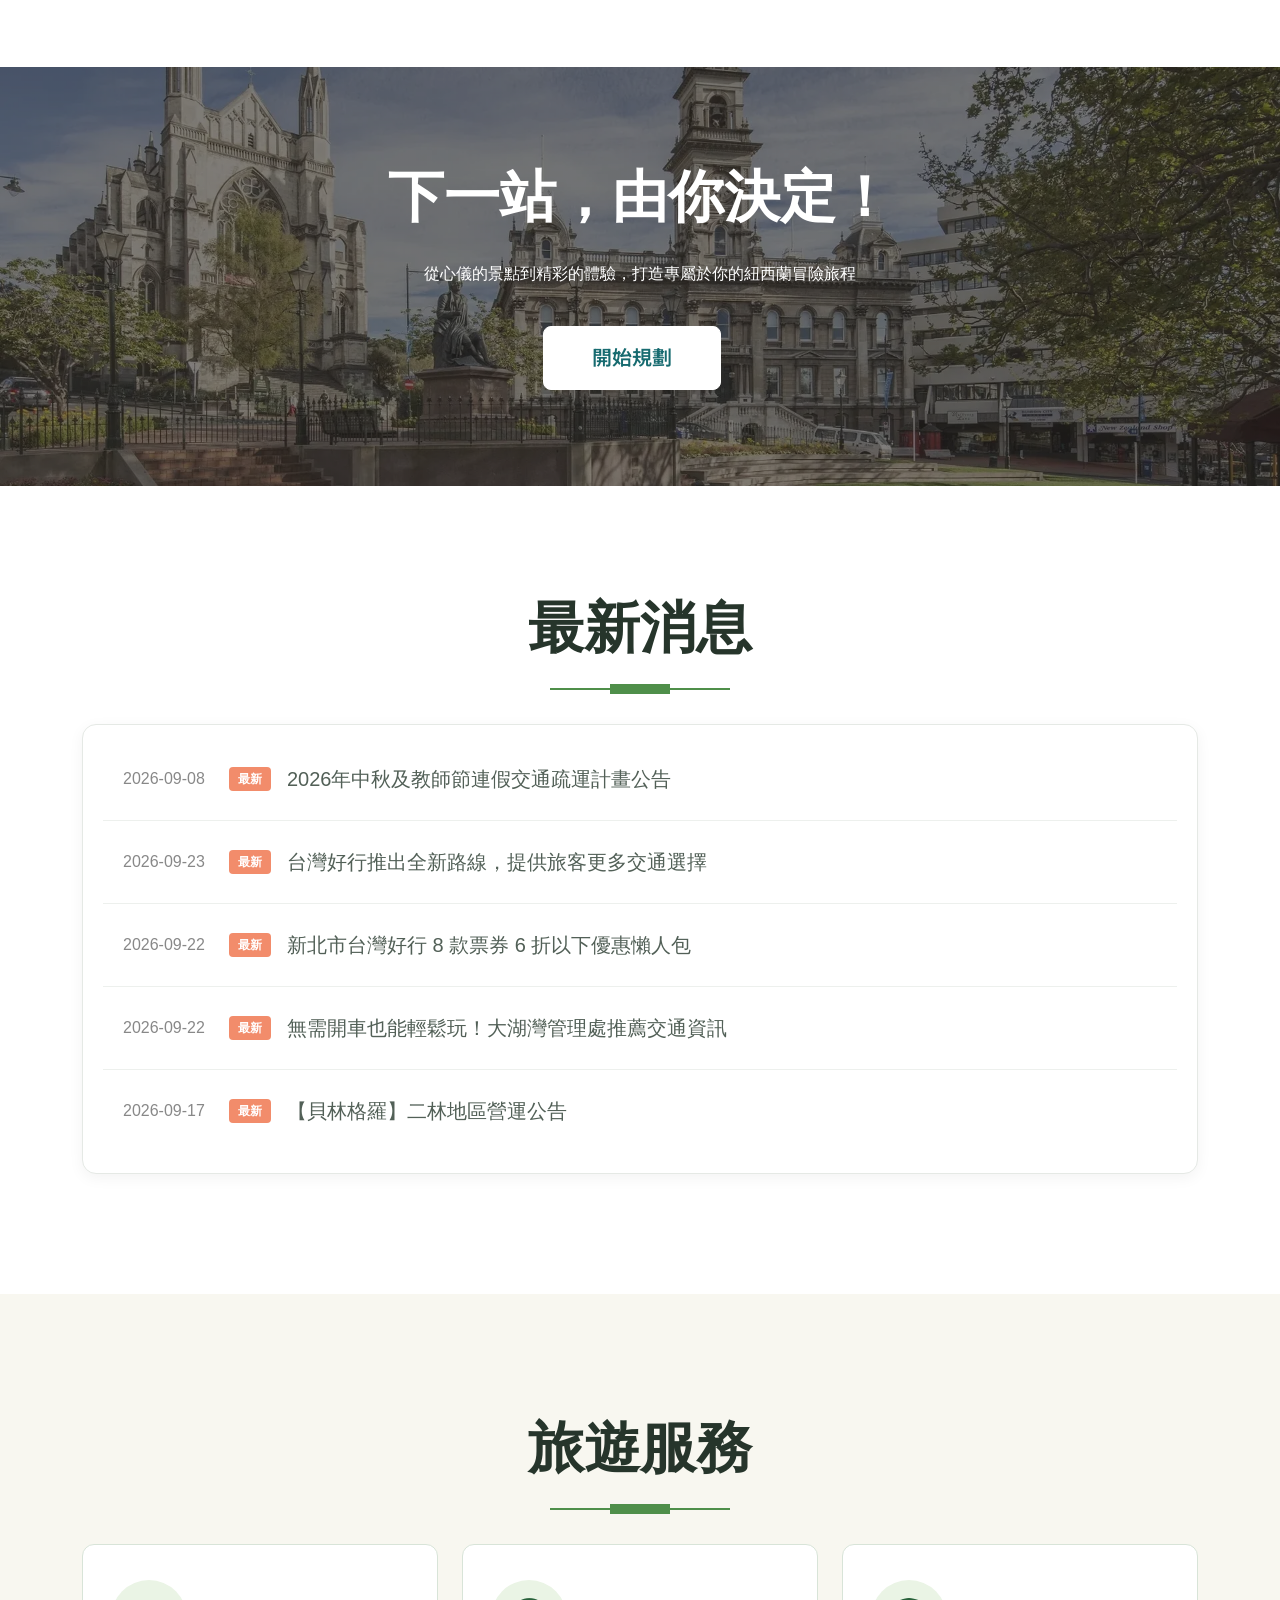
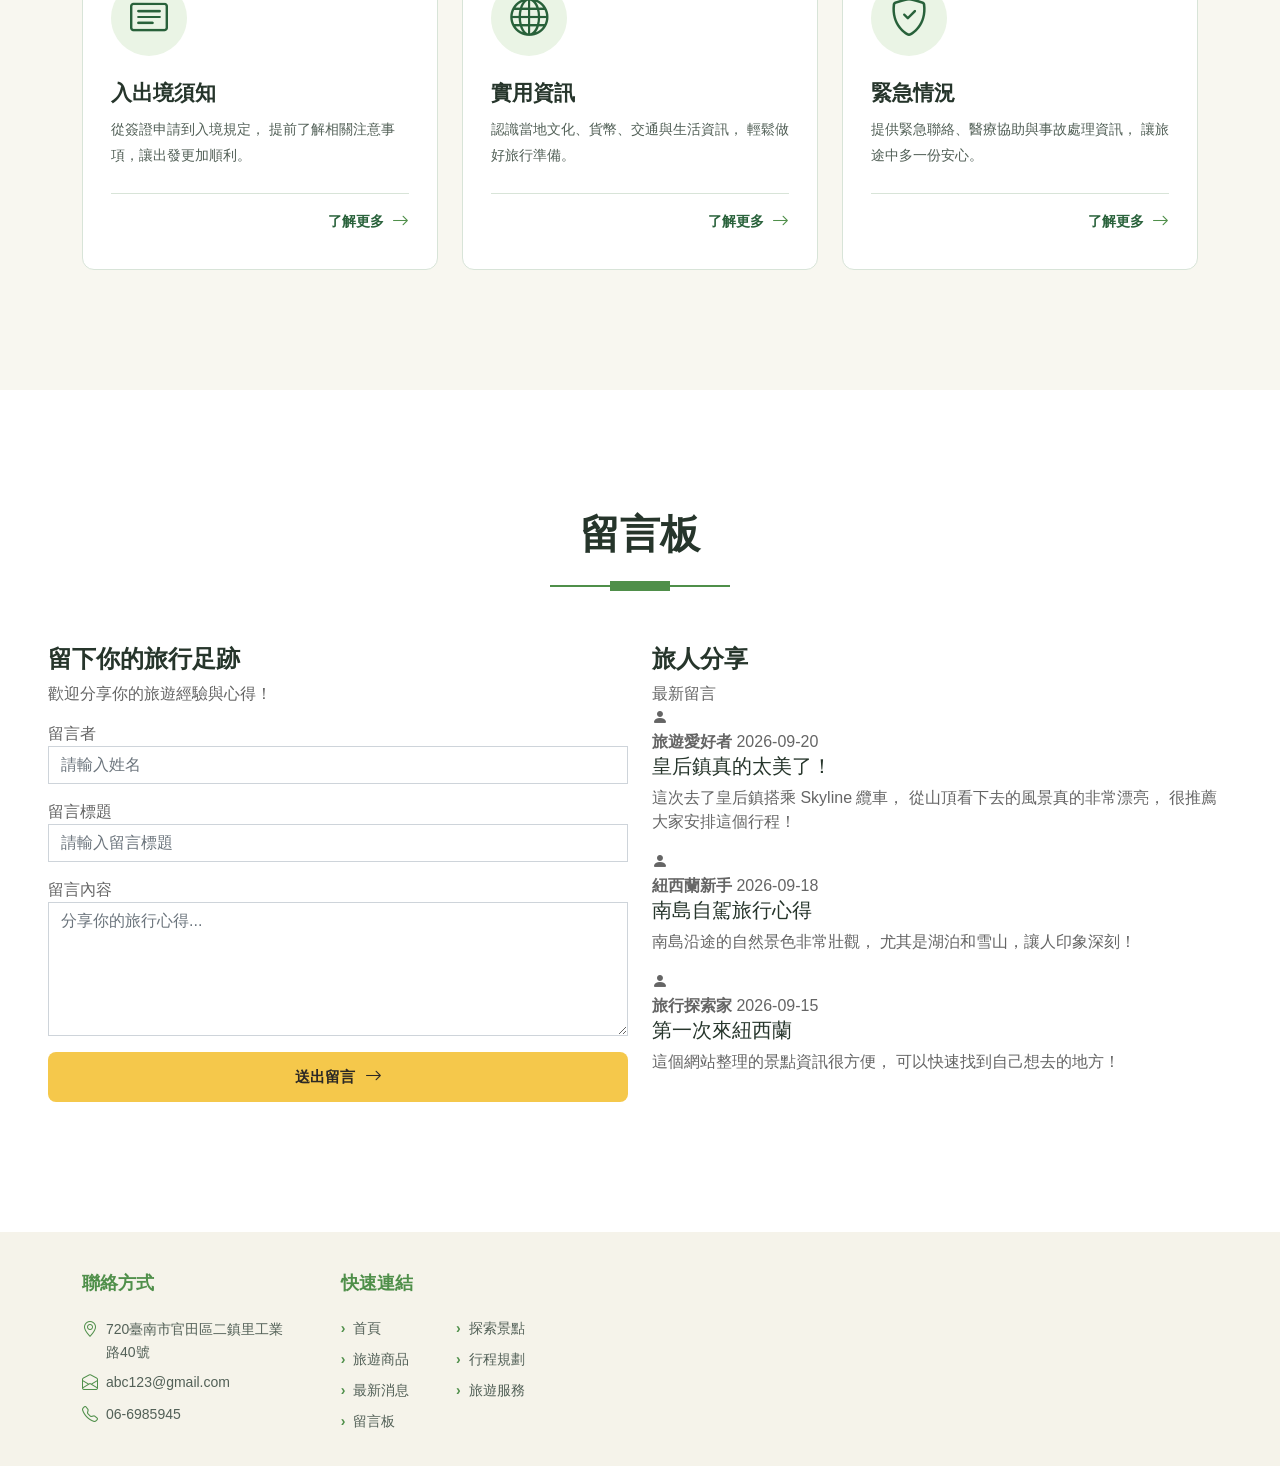
==== commit ba1eb499: "Add files via upload" ====
--- a/index.html
+++ b/index.html
@@ -1,1000 +1,1508 @@
-<!DOCTYPE html>
-<!--index.html start-->
-<html lang="zh-TW">
-
-	
-<head>
-    <meta charset="utf-8">
-    <title>KIWI TRAILS</title>
-    <meta content="width=device-width, initial-scale=1.0" name="viewport">
-    <meta content="Free HTML Templates" name="keywords">
-    <meta content="Free HTML Templates" name="description">
-    <link href="img/kiwi.png" rel="icon" type="image/x-icon">
-    <link rel="preconnect" href="https://fonts.googleapis.com">
-    <link rel="preconnect" href="https://fonts.gstatic.com" crossorigin>
-   <link href="https://fonts.googleapis.com/css2?family=Noto+Sans+TC:wght@100..900&family=Poppins:ital,wght@0,300;0,400;0,500;0,600;0,700&family=Satisfy&display=swap" rel="stylesheet">
-    <link href="https://cdnjs.cloudflare.com/ajax/libs/font-awesome/5.10.0/css/all.min.css" rel="stylesheet">
-    <link href="https://cdn.jsdelivr.net/npm/bootstrap-icons@1.4.1/font/bootstrap-icons.css" rel="stylesheet">
-    <link href="lib/owlcarousel/assets/owl.carousel.min.css" rel="stylesheet">
-    <link href="css/bootstrap.min.css" rel="stylesheet">
-    <link href="css/style.css" rel="stylesheet">
-</head>
-
-<body>
-    <!-- 導覽列 Start -->
-    <nav class="navbar navbar-expand-lg bg-white navbar-dark shadow-sm py-3 py-lg-0 px-3 px-lg-0">
-		<div class="collapse navbar-collapse" id="navbarCollapse">
-            <div class="navbar-nav ms-auto mx-lg-auto py-0">
-				<a href="index.html" class="nav-item nav-link">首頁</a>
-				<div class="nav-item dropdown">
-                    <a href="attractions.html" class="nav-link dropdown-toggle" data-bs-toggle="dropdown">城市</a>
-                    <div class="dropdown-menu m-0">
-						<h6 style="margin: 10px 13px 3px;">南島</h6>
-                        <a href="attractions.html?city=Queenstown" class="dropdown-item">皇后鎮（Queenstown）</a>
-                        <a href="attractions.html?city=Christchurch" class="dropdown-item">基督城（Christchurch）</a>
-						<a href="attractions.html?city=Dunedin" class="dropdown-item">但尼丁（Dunedin）</a>
-                        <a href="attractions.html?city=TeAnau" class="dropdown-item">蒂阿瑙（Te Anau）</a>
-						<a href="attractions.html?city=Akaroa" class="dropdown-item">阿卡羅阿（Akaroa）</a>
-						<h6 style="margin: 10px 13px 3px;">北島</h6>
-                        <a href="attractions.html?city=Auckland" class="dropdown-item">奧克蘭（Auckland）</a>
-                        <a href="attractions.html?city=Wellington" class="dropdown-item">威靈頓（Wellington）</a>
-						<a href="attractions.html?city=Rotorua" class="dropdown-item">羅吐魯阿（Rotorua）</a>
-                        <a href="attractions.html?city=Taupo" class="dropdown-item">陶波（Taupo）</a>
-						<a href="attractions.html?city=Matamata" class="dropdown-item">瑪塔瑪塔（Matamata）</a>
-                    </div>
-              </div>
-				<div class="nav-item dropdown">
-    <a href="products.html"
-       class="nav-link dropdown-toggle"
-       data-bs-toggle="dropdown">
-        旅遊商品
-    </a>
-
-    <div class="dropdown-menu m-0">
-        <a href="products.html?category=city-tour"
-           class="dropdown-item">城市觀光與導覽</a>
-
-        <a href="products.html?category=water-activities"
-           class="dropdown-item">遊船與水上活動</a>
-
-        <a href="products.html?category=adventure"
-           class="dropdown-item">極限運動與冒險</a>
-
-        <a href="products.html?category=nature"
-           class="dropdown-item">自然生態與動物</a>
-
-        <a href="products.html?category=culture"
-           class="dropdown-item">文化歷史與博物館</a>
-
-        <a href="products.html?category=day-tour"
-           class="dropdown-item">一日遊與跨城市行程</a>
-
-        <a href="products.html?category=transport"
-           class="dropdown-item">交通票券</a>
-    </div>
-</div>
-                <a href="itinerary.html" class="nav-item nav-link">行程規劃</a>
-                <a href="news.html" class="nav-item nav-link">最新消息</a>
-                <div class="nav-item dropdown">
-                    <a href="services.html" class="nav-link dropdown-toggle" data-bs-toggle="dropdown">旅遊服務</a>
-                    <div class="dropdown-menu m-0">
-                        <a href="#" class="dropdown-item">入出境須知</a>
-                        <a href="#" class="dropdown-item">實用資訊</a>
-                        <a href="#" class="dropdown-item">緊急情況</a>
-                    </div>
-               </div>
-				<a href="message.html" class="nav-item nav-link">留言板</a>
-				<a href="member.html" class="nav-item nav-link">會員</a>
-                <a href="car.html" class="nav-item nav-link">購物車</a>
-          </div>
-        </div>
-    </nav>
-    <!-- 導覽列 End -->
-
-    <!-- 橫幅 Start -->
-    <div class="container-fluid py-5 hero-header"  id="home">
-        <div class="container py-5">
-            <div class="row justify-content-start">
-                <div class="col-lg-9 text-center text-lg-start">
-                    <h1 class="display-1 text-uppercase text-white mb-4">下一站，紐西蘭</h1>
-                    <h2 class="text-uppercase text-white">探索未知風景收藏專屬於你的旅行回憶</h2>
-                    <div class="d-flex align-items-center justify-content-center justify-content-lg-start pt-5">
-                        <a href="#attractions" class="btn btn-primary border-inner py-3 px-5 me-5">出發去旅行 →</a>
-                    </div>
-                </div>
-            </div>
-        </div>
-    </div>
-    <!-- 橫幅 End -->
-
-    <!-- 關於 Start -->
-    <section class="container-fluid py-6 attraction-section">
-        <div class="container">
-            <div class=" section-title position-relative text-center mx-auto mb-5" style="max-width: 600px;">
-                <h1 class="display-4 text-uppercase">歡迎來到 - 紐西蘭 - </h1>
-            </div>
-            <div class="row gx-5">
-                <div class="col-lg-5 mb-5 mb-lg-0 " style="min-height: 400px;">
-                    <div class="position-relative h-100">
-                        <img class="position-absolute w-100 h-100" src="img/about.jpg" style="object-fit: contain; object-position: top; ;">
-                    </div>
-                </div>
-                <div class="col-lg-7 col-md-12 pb-5">
-					<p>&nbsp;</>
-                    <h3 class="mb-4">在遙遠的南太平洋，有一座宛如童話般的國度——紐西蘭</h3><br>
-                    <h5 class="mb-3"><b>紐西蘭人的代稱：Kiwi（奇異鳥）</b><br><br>第一次世界大戰期間，紐西蘭軍人因制服上的奇異鳥徽章，被盟軍暱稱為「Kiwis」，這個稱呼逐漸流傳開來，成為紐西蘭人的代稱。<br>——奇異鳥也是紐西蘭獨有的珍稀鳥類與重要象徵。<br><br><br><br>
-						<b>毛利傳說：Aotearoa（長白雲之鄉）</b><br>
-						根據毛利人的口述，早期航海家庫佩（Kupe）與妻子遠航時，看見地平線上綿延的白雲，因而將這片土地命名為「Aotearoa」，意思是「長白雲之鄉」。<br>
-						——「Aotearoa」就此成為紐西蘭在毛利語中的美麗稱呼。</h5>
-                </div>
-            </div>
-        </div>
-    </section>
-    <!-- 關於 End -->
-	
-    <!--探索景點 Start -->
-    <section class="container-fluid attraction-section" id="attractions">
-        <div class="container-fluid px-5">
-            <div class="section-title position-relative text-center mx-auto mb-5 pb-3" style="max-width: 600px;">
-                <h1 class="display-4 text-uppercase">探索城市</h1>
-            </div>
-            <div class="tab-class text-center">
-                <div class="d-flex flex-nowrap justify-content-center gap-2 mb-3">
-                    <button class="category-btn active"
-                            type="button" onclick="switchIsland('tab-1', this)">
-                        南島
-                    </button>
-                    <button class="category-btn"
-                            type="button" onclick="switchIsland('tab-2', this)">
-                        北島
-                    </button>
-                </div>
-                <div class="tab-content">
-                    <div id="tab-1" class="tab-pane fade show p-0 active">
-                        <div class="attraction-grid">
-                            <div class="attraction-item">
-                                <a href="attractions.html?city=Queenstown" class="attraction-card">
-                                    <img src="img/Scity-Queenstown.webp" alt="Queenstown" class="attraction-image">
-                                    <h5 class="attraction-name">皇后鎮（Queenstown）</h5>
-                                </a>
-                                <div class="attraction-info">
-                                    <p>穿梭湖畔與山巒之間，開啟充滿驚喜的冒險旅程。</p>
-                                    <span class="attraction-link">
-                                        探索更多 →
-                                    </span>
-                                </div>
-                            </div>
-                            <div class="attraction-item">
-                                <a href="attractions.html?city=Christchurch" class="attraction-card">
-                                    <img src="img/Scity-Christchurch.jpg" alt="Christchurch" class="attraction-image">
-                                    <h5 class="attraction-name">基督城（Christchurch）</h5>
-                                </a>
-                                <div class="attraction-info">
-                                    <p>漫步英式風情街道，探索花園城市的悠閒與藝文魅力。</p>
-                                    <span class="attraction-link">
-                                        探索更多 →
-                                    </span>
-                                </div>
-                            </div>
-                            <div class="attraction-item">
-                                <a href="attractions.html?city=Dunedin" class="attraction-card">
-                                    <img src="img/Scity-Dunedin.webp" alt="Dunedin" class="attraction-image">
-                                    <h5 class="attraction-name">但尼丁（Dunedin）</h5>
-                                </a>
-                                <div class="attraction-info">
-                                    <p>漫遊古典建築與海岸風光，感受蘇格蘭風情的迷人魅力。</p>
-                                    <span class="attraction-link">
-                                        探索更多 →
-                                    </span>
-                                </div>
-                            </div>
-                            <div class="attraction-item">
-                                <a href="attractions.html?city=Te-Anau" class="attraction-card">
-                                    <img src="img/Scity-Te-Anau.webp" alt="Te Anau" class="attraction-image">
-                                    <h5 class="attraction-name">蒂阿瑙（Te Anau）</h5>
-                                </a>
-                                <div class="attraction-info">
-                                    <p>探索靜謐湖泊與神秘螢火蟲洞，沉浸在峽灣秘境的自然魅力。</p>
-                                    <span class="attraction-link">
-                                        探索更多 →
-                                    </span>
-                                </div>
-                            </div>
-                            <div class="attraction-item">
-                                <a href="attractions.html?city=Akaroa" class="attraction-card">
-                                    <img src="img/Scity-Akaroa.webp" alt="Akaroa" class="attraction-image">
-                                    <h5 class="attraction-name">阿卡羅阿（Akaroa）</h5>
-                                </a>
-                                <div class="attraction-info">
-                                    <p>漫步法式風情小鎮，欣賞迷人海灣與可愛海豚的悠游身影。</p>
-                                    <span class="attraction-link">
-                                        探索更多 →
-                                    </span>
-                                </div>
-                            </div>
-                        </div>
-                    </div>
-                    <div id="tab-2" class="tab-pane fade p-0">
-                        <div class="attraction-grid">
-                            <div class="attraction-item">
-                                <a href="attractions.html?city=Auckland" class="attraction-card">
-                                    <img src="img/Ncity-Auckland.webp" alt="Auckland" class="attraction-image">
-                                    <h5 class="attraction-name">奧克蘭（Auckland）</h5>
-                                </a>
-                                <div class="attraction-info">
-                                    <p>穿梭繁華港灣與多元街區，感受帆船之都的活力與魅力。</p>
-                                    <span class="attraction-link">
-                                        探索更多 →
-                                    </span>
-                                </div>
-                            </div>
-                            <div class="attraction-item">
-                                <a href="attractions.html?city=Wellington" class="attraction-card">
-                                    <img src="img/Ncity-Wellington.webp" alt="Wellington" class="attraction-image">
-                                    <h5 class="attraction-name">威靈頓（Wellington）</h5>
-                                </a>
-                                <div class="attraction-info">
-                                    <p>漫步海濱城市與特色街區，感受創意文化與首都風情。</p>
-                                    <span class="attraction-link">
-                                        探索更多 →
-                                    </span>
-                                </div>
-                            </div>
-                            <div class="attraction-item">
-                                <a href="attractions.html?city=Rotorua" class="attraction-card">
-                                    <img src="img/Ncity-Rotorua.webp" alt="Rotorua" class="attraction-image">
-                                    <h5 class="attraction-name">羅吐魯阿（Rotorua）</h5>
-                                </a>
-                                <div class="attraction-info">
-                                    <p>走訪奇幻地熱景觀，感受毛利文化與大自然的神奇魅力。</p>
-                                    <span class="attraction-link">
-                                        探索更多 →
-                                    </span>
-                                </div>
-                            </div>
-                            <div class="attraction-item">
-                                <a href="attractions.html?city=Taupo" class="attraction-card">
-                                    <img src="img/Ncity-Taupo.webp" alt="Taupo" class="attraction-image">
-                                    <h5 class="attraction-name">陶波（Taupo）</h5>
-                                </a>
-                                <div class="attraction-info">
-                                    <p>徜徉湛藍湖畔，探索壯觀瀑布與火山地景的自然奇觀。</p>
-                                    <span class="attraction-link">
-                                        探索更多 →
-                                    </span>
-                                </div>
-                            </div>
-                            <div class="attraction-item">
-                                <a href="attractions.html?city=Matamata" class="attraction-card">
-                                    <img src="img/Ncity-Matamata.webp" alt="Matamata" class="attraction-image">
-                                    <h5 class="attraction-name">瑪塔瑪塔（Matamata）</h5>
-                                </a>
-                                <div class="attraction-info">
-                                    <p>走進綠意盎然的哈比人村，探索電影場景中的奇幻童話世界。</p>
-                                    <span class="attraction-link">
-                                        探索更多 →
-                                    </span>
-                                </div>
-                            </div>
-                        </div>
-                    </div>
-                </div>
-            </div>
-        </div>
-    </section>
-    <!-- 探索景點 End -->
-
-    <!-- 旅遊商品 Start -->
-    <section class="container-fluid py-6 attraction-section" id="products">
-        <div class="container-fluid px-5">
-            <div class="section-title position-relative text-center mx-auto mb-5 pb-3" style="max-width: 600px;">
-                <h1 class="display-4 text-uppercase">旅遊商品</h1>
-            </div>
-            <!-- 商品分類 -->
-            <div class="product-tabs d-flex flex-nowrap justify-content-center gap-2 mb-3">
-                <button class="category-btn product-tab-btn active"
-                        type="button"
-                        onclick="switchProduct('product-1', this)">
-                    城市觀光與導覽
-                </button>
-                <button class="category-btn product-tab-btn"
-                        type="button"
-                        onclick="switchProduct('product-2', this)">
-                    遊船與水上活動
-                </button>
-                <button class="category-btn product-tab-btn"
-                        type="button"
-                        onclick="switchProduct('product-3', this)">
-                    極限運動與冒險
-                </button>
-                <button class="category-btn product-tab-btn"
-                        type="button"
-                        onclick="switchProduct('product-4', this)">
-                    自然生態與動物
-                </button>
-                <button class="category-btn product-tab-btn"
-                        type="button"
-                        onclick="switchProduct('product-5', this)">
-                    文化歷史與博物館
-                </button>
-                <button class="category-btn product-tab-btn"
-                        type="button"
-                        onclick="switchProduct('product-6', this)">
-                    一日遊與跨城市行程
-                </button>
-                <button class="category-btn product-tab-btn"
-                        type="button"
-                        onclick="switchProduct('product-7', this)">
-                    交通票券
-                </button>
-            </div>
-
-            <!-- 商品列表一 -->
-            <div class="product-pane" id="product-1">
-                <div class="product-grid">
-                <!-- 商品卡片 -->
-                    <div class="product-card">
-                        <div class="product-image">
-                            <img src="Activity-img/the-rings-tour.jpg" alt="格勒諾奇半日遊">
-                            <button class="favorite-btn">
-                                <i class="far fa-heart"></i>
-                            </button>
-                        </div>
-                        <div class="product-info">
-                            <small class="product-category">
-                                皇后鎮（Queenstown）
-                            </small>
-                            <h6 class="product-name">
-                                魔戒生態之旅 - 格勒諾奇半日遊
-                            </h6>
-                            <div class="product-price">
-                                NT$ 5,792 <small>起</small>
-                            </div>
-                        </div>
-                    </div>
-                    <div class="product-card">
-                        <div class="product-image">
-                            <img src="Activity-img/Akaroa_Harbour_and_Giants_House_Local_Tour.jpg" alt="阿卡羅阿港口和巨人之家本地之旅">
-                            <button class="favorite-btn">
-                                <i class="far fa-heart"></i>
-                            </button>
-                        </div>
-                        <div class="product-info">
-                            <small class="product-category">
-                                阿卡羅阿（Akaroa）
-                            </small>
-                            <h6 class="product-name">
-                                阿卡羅阿港口和巨人之家本地之旅
-                            </h6>
-                            <div class="product-price">
-                                NT$ 3,731
-                            </div>
-                        </div>
-                    </div>
-                    <div class="product-card">
-                        <div class="product-image">
-                            <img src="Activity-img/Sky-Tower-Admission.jpg" alt="奧克蘭天空塔門票">
-                            <button class="favorite-btn">
-                                <i class="far fa-heart"></i>
-                            </button>
-                        </div>
-                        <div class="product-info">
-                            <small class="product-category">
-                                奧克蘭（Auckland）
-                            </small>
-                            <h6 class="product-name">
-                                奧克蘭天空塔門票
-                            </h6>
-                            <div class="product-price">
-                                NT$ 861 
-                            </div>
-                        </div>
-                    </div>
-                    <div class="product-card">
-                        <div class="product-image">
-                            <img src="Activity-img/Wētā-Workshop-Experience.jpg" alt="維塔工作室沉浸式體驗門票">
-                            <button class="favorite-btn">
-                                <i class="far fa-heart"></i>
-                            </button>
-                        </div>
-                        <div class="product-info">
-                            <small class="product-category">
-                                威靈頓（Wellington）
-                            </small>
-                            <h6 class="product-name">
-                                維塔工作室沉浸式體驗門票
-                            </h6>
-                            <div class="product-price">
-                                NT$ 1,228 <small>起</small>
-                            </div>
-                        </div>
-                    </div>
-                    <div class="product-card">
-                        <div class="product-image">
-                            <img src="Activity-img/Te-Puia-Admission.jpg" alt="蒂普亞觀光門票">
-                            <button class="favorite-btn">
-                                <i class="far fa-heart"></i>
-                            </button>
-                        </div>
-                        <div class="product-info">
-                            <small class="product-category">
-                                羅吐魯阿（Rotorua）
-                            </small>
-                            <h6 class="product-name">
-                                蒂普亞觀光門票
-                            </h6>
-                            <div class="product-price">
-                                NT$ 863 <small>起</small>
-                            </div>
-                        </div>
-                    </div>
-                    <div class="product-card">
-                        <div class="product-image">
-                            <img src="Activity-img/Wai-O-Tapu-Thermal-Wonderland.jpg" alt="懷奧塔普地熱世界">
-                            <button class="favorite-btn">
-                                <i class="far fa-heart"></i>
-                            </button>
-                        </div>
-                        <div class="product-info">
-                            <small class="product-category">
-                                羅吐魯阿（Rotorua）
-                            </small>
-                            <h6 class="product-name">
-                                懷奧塔普地熱世界
-                            </h6>
-                            <div class="product-price">
-                                NT$ 733
-                            </div>
-                        </div>
-                    </div>
-                    <div class="product-card">
-                        <div class="product-image">
-                            <img src="Activity-img/Polynesian-Spa-Entry.jpg" alt="波利尼西亞溫泉地熱溫泉門票">
-                            <button class="favorite-btn">
-                                <i class="far fa-heart"></i>
-                            </button>
-                        </div>
-                        <div class="product-info">
-                            <small class="product-category">
-                                羅吐魯阿（Rotorua）
-                            </small>
-                            <h6 class="product-name">
-                                波利尼西亞溫泉地熱溫泉門票
-                            </h6>
-                            <div class="product-price">
-                                NT$ 605
-                            </div>
-                        </div>
-                    </div>
-                    <div class="product-card">
-                        <div class="product-image">
-                            <img src="Activity-img/Waimangu-Volcanic-Tour.jpg" alt="奧克蘭懷曼古火山探索體驗私人旅遊">
-                            <button class="favorite-btn">
-                                <i class="far fa-heart"></i>
-                            </button>
-                        </div>
-                        <div class="product-info">
-                            <small class="product-category">
-                                羅吐魯阿（Rotorua）
-                            </small>
-                            <h6 class="product-name">
-                                奧克蘭懷曼古火山探索體驗私人旅遊
-                            </h6>
-                            <div class="product-price">
-                                NT$ 44,018 <small>起</small>
-                            </div>
-                        </div>
-                    </div>
-                    <div class="product-card">
-                        <div class="product-image">
-                            <img src="Activity-img/Hobbiton-Movie-Set-Tour.webp" alt="《魔戒》哈比村門票">
-                            <button class="favorite-btn">
-                                <i class="far fa-heart"></i>
-                            </button>
-                        </div>
-                        <div class="product-info">
-                            <small class="product-category">
-                                瑪塔瑪塔（Matamata）
-                            </small>
-                            <h6 class="product-name">
-                                《魔戒》哈比村門票
-                            </h6>
-                            <div class="product-price">
-                                NT$ 2,418 <small>起</small>
-                            </div>
-                        </div>
-                    </div>
-                </div>
-            </div>
-            <!-- 商品列表二 -->
-            <div class="product-pane" id="product-2" style="display:none;">
-                <div class="product-grid">
-                <!-- 商品卡片 -->
-                    <div class="product-card">
-                        <div class="product-image">
-                            <img src="Activity-img/the-rings-tour.jpg" alt="格勒諾奇半日遊">
-                            <button class="favorite-btn">
-                                <i class="far fa-heart"></i>
-                            </button>
-                        </div>
-                        <div class="product-info">
-                            <small class="product-category">
-                                皇后鎮（Queenstown）
-                            </small>
-                            <h6 class="product-name">
-                                魔戒生態之旅 - 格勒諾奇半日遊
-                            </h6>
-                            <div class="product-price">
-                                NT$ 5,792 <small>起</small>
-                            </div>
-                        </div>
-                    </div>
-                    <div class="product-card">
-                        <div class="product-image">
-                            <img src="Activity-img/Akaroa_Harbour_and_Giants_House_Local_Tour.jpg" alt="阿卡羅阿港口和巨人之家本地之旅">
-                            <button class="favorite-btn">
-                                <i class="far fa-heart"></i>
-                            </button>
-                        </div>
-                        <div class="product-info">
-                            <small class="product-category">
-                                阿卡羅阿（Akaroa）
-                            </small>
-                            <h6 class="product-name">
-                                阿卡羅阿港口和巨人之家本地之旅
-                            </h6>
-                            <div class="product-price">
-                                NT$ 3,731
-                            </div>
-                        </div>
-                    </div>
-                    <div class="product-card">
-                        <div class="product-image">
-                            <img src="Activity-img/the-rings-tour.jpg" alt="格勒諾奇半日遊">
-                            <button class="favorite-btn">
-                                <i class="far fa-heart"></i>
-                            </button>
-                        </div>
-                        <div class="product-info">
-                            <small class="product-category">
-                                皇后鎮（Queenstown）
-                            </small>
-                            <h6 class="product-name">
-                                魔戒生態之旅 - 格勒諾奇半日遊
-                            </h6>
-                            <div class="product-price">
-                                NT$ 5,792 <small>起</small>
-                            </div>
-                        </div>
-                    </div>
-                    <div class="product-card">
-                        <div class="product-image">
-                            <img src="Activity-img/the-rings-tour.jpg" alt="格勒諾奇半日遊">
-                            <button class="favorite-btn">
-                                <i class="far fa-heart"></i>
-                            </button>
-                        </div>
-                        <div class="product-info">
-                            <small class="product-category">
-                                皇后鎮（Queenstown）
-                            </small>
-                            <h6 class="product-name">
-                                魔戒生態之旅 - 格勒諾奇半日遊
-                            </h6>
-                            <div class="product-price">
-                                NT$ 
-                            </div>
-                        </div>
-                    </div>
-                    <div class="product-card">
-                        <div class="product-image">
-                            <img src="Activity-img/the-rings-tour.jpg" alt="格勒諾奇半日遊">
-                            <button class="favorite-btn">
-                                <i class="far fa-heart"></i>
-                            </button>
-                        </div>
-                        <div class="product-info">
-                            <small class="product-category">
-                                阿卡羅阿（Akaroa）
-                            </small>
-                            <h6 class="product-name">
-                                魔戒生態之旅 - 格勒諾奇半日遊
-                            </h6>
-                            <div class="product-price">
-                                NT$ 3,731
-                            </div>
-                        </div>
-                    </div>
-                </div>
-            </div>
-            <!-- 商品列表三 -->
-            <div class="product-pane" id="product-3" style="display:none;">
-                <div class="product-grid">
-                <!-- 商品卡片 -->
-                    <div class="product-card">
-                        <div class="product-image">
-                            <img src="Activity-img/the-rings-tour.jpg" alt="格勒諾奇半日遊">
-                            <button class="favorite-btn">
-                                <i class="far fa-heart"></i>
-                            </button>
-                        </div>
-                        <div class="product-info">
-                            <small class="product-category">
-                                皇后鎮（Queenstown）
-                            </small>
-                            <h6 class="product-name">
-                                魔戒生態之旅 - 格勒諾奇半日遊
-                            </h6>
-                            <div class="product-price">
-                                NT$ 5,792 <small>起</small>
-                            </div>
-                        </div>
-                    </div>
-                    <div class="product-card">
-                        <div class="product-image">
-                            <img src="Activity-img/Akaroa_Harbour_and_Giants_House_Local_Tour.jpg" alt="阿卡羅阿港口和巨人之家本地之旅">
-                            <button class="favorite-btn">
-                                <i class="far fa-heart"></i>
-                            </button>
-                        </div>
-                        <div class="product-info">
-                            <small class="product-category">
-                                阿卡羅阿（Akaroa）
-                            </small>
-                            <h6 class="product-name">
-                                阿卡羅阿港口和巨人之家本地之旅
-                            </h6>
-                            <div class="product-price">
-                                NT$ 3,731
-                            </div>
-                        </div>
-                    </div>
-                    <div class="product-card">
-                        <div class="product-image">
-                            <img src="Activity-img/the-rings-tour.jpg" alt="格勒諾奇半日遊">
-                            <button class="favorite-btn">
-                                <i class="far fa-heart"></i>
-                            </button>
-                        </div>
-                        <div class="product-info">
-                            <small class="product-category">
-                                皇后鎮（Queenstown）
-                            </small>
-                            <h6 class="product-name">
-                                魔戒生態之旅 - 格勒諾奇半日遊
-                            </h6>
-                            <div class="product-price">
-                                NT$ 5,792 <small>起</small>
-                            </div>
-                        </div>
-                    </div>
-                    <div class="product-card">
-                        <div class="product-image">
-                            <img src="Activity-img/the-rings-tour.jpg" alt="格勒諾奇半日遊">
-                            <button class="favorite-btn">
-                                <i class="far fa-heart"></i>
-                            </button>
-                        </div>
-                        <div class="product-info">
-                            <small class="product-category">
-                                皇后鎮（Queenstown）
-                            </small>
-                            <h6 class="product-name">
-                                魔戒生態之旅 - 格勒諾奇半日遊
-                            </h6>
-                            <div class="product-price">
-                                NT$ 
-                            </div>
-                        </div>
-                    </div>
-                    <div class="product-card">
-                        <div class="product-image">
-                            <img src="Activity-img/the-rings-tour.jpg" alt="格勒諾奇半日遊">
-                            <button class="favorite-btn">
-                                <i class="far fa-heart"></i>
-                            </button>
-                        </div>
-                        <div class="product-info">
-                            <small class="product-category">
-                                阿卡羅阿（Akaroa）
-                            </small>
-                            <h6 class="product-name">
-                                魔戒生態之旅 - 格勒諾奇半日遊
-                            </h6>
-                            <div class="product-price">
-                                NT$ 3,731
-                            </div>
-                        </div>
-                    </div>
-                </div>
-            </div>
-            <!-- 商品列表四 -->
-            <div class="product-pane" id="product-4" style="display:none;">
-                <div class="product-grid">
-                <!-- 商品卡片 -->
-                    <div class="product-card">
-                        <div class="product-image">
-                            <img src="Activity-img/the-rings-tour.jpg" alt="格勒諾奇半日遊">
-                            <button class="favorite-btn">
-                                <i class="far fa-heart"></i>
-                            </button>
-                        </div>
-                        <div class="product-info">
-                            <small class="product-category">
-                                皇后鎮（Queenstown）
-                            </small>
-                            <h6 class="product-name">
-                                魔戒生態之旅 - 格勒諾奇半日遊
-                            </h6>
-                            <div class="product-price">
-                                NT$ 5,792 <small>起</small>
-                            </div>
-                        </div>
-                    </div>
-                    <div class="product-card">
-                        <div class="product-image">
-                            <img src="Activity-img/Akaroa_Harbour_and_Giants_House_Local_Tour.jpg" alt="阿卡羅阿港口和巨人之家本地之旅">
-                            <button class="favorite-btn">
-                                <i class="far fa-heart"></i>
-                            </button>
-                        </div>
-                        <div class="product-info">
-                            <small class="product-category">
-                                阿卡羅阿（Akaroa）
-                            </small>
-                            <h6 class="product-name">
-                                阿卡羅阿港口和巨人之家本地之旅
-                            </h6>
-                            <div class="product-price">
-                                NT$ 3,731
-                            </div>
-                        </div>
-                    </div>
-                    <div class="product-card">
-                        <div class="product-image">
-                            <img src="Activity-img/the-rings-tour.jpg" alt="格勒諾奇半日遊">
-                            <button class="favorite-btn">
-                                <i class="far fa-heart"></i>
-                            </button>
-                        </div>
-                        <div class="product-info">
-                            <small class="product-category">
-                                皇后鎮（Queenstown）
-                            </small>
-                            <h6 class="product-name">
-                                魔戒生態之旅 - 格勒諾奇半日遊
-                            </h6>
-                            <div class="product-price">
-                                NT$ 5,792 <small>起</small>
-                            </div>
-                        </div>
-                    </div>
-                    <div class="product-card">
-                        <div class="product-image">
-                            <img src="Activity-img/the-rings-tour.jpg" alt="格勒諾奇半日遊">
-                            <button class="favorite-btn">
-                                <i class="far fa-heart"></i>
-                            </button>
-                        </div>
-                        <div class="product-info">
-                            <small class="product-category">
-                                皇后鎮（Queenstown）
-                            </small>
-                            <h6 class="product-name">
-                                魔戒生態之旅 - 格勒諾奇半日遊
-                            </h6>
-                            <div class="product-price">
-                                NT$ 
-                            </div>
-                        </div>
-                    </div>
-                    <div class="product-card">
-                        <div class="product-image">
-                            <img src="Activity-img/the-rings-tour.jpg" alt="格勒諾奇半日遊">
-                            <button class="favorite-btn">
-                                <i class="far fa-heart"></i>
-                            </button>
-                        </div>
-                        <div class="product-info">
-                            <small class="product-category">
-                                阿卡羅阿（Akaroa）
-                            </small>
-                            <h6 class="product-name">
-                                魔戒生態之旅 - 格勒諾奇半日遊
-                            </h6>
-                            <div class="product-price">
-                                NT$ 3,731
-                            </div>
-                        </div>
-                    </div>
-                </div>
-            </div>
-            <!-- 商品列表五 -->
-            <div class="product-pane" id="product-5" style="display:none;">
-                <div class="product-grid">
-                <!-- 商品卡片 -->
-                    <div class="product-card">
-                        <div class="product-image">
-                            <img src="Activity-img/the-rings-tour.jpg" alt="格勒諾奇半日遊">
-                            <button class="favorite-btn">
-                                <i class="far fa-heart"></i>
-                            </button>
-                        </div>
-                        <div class="product-info">
-                            <small class="product-category">
-                                皇后鎮（Queenstown）
-                            </small>
-                            <h6 class="product-name">
-                                魔戒生態之旅 - 格勒諾奇半日遊
-                            </h6>
-                            <div class="product-price">
-                                NT$ 5,792 <small>起</small>
-                            </div>
-                        </div>
-                    </div>
-                    <div class="product-card">
-                        <div class="product-image">
-                            <img src="Activity-img/Akaroa_Harbour_and_Giants_House_Local_Tour.jpg" alt="阿卡羅阿港口和巨人之家本地之旅">
-                            <button class="favorite-btn">
-                                <i class="far fa-heart"></i>
-                            </button>
-                        </div>
-                        <div class="product-info">
-                            <small class="product-category">
-                                阿卡羅阿（Akaroa）
-                            </small>
-                            <h6 class="product-name">
-                                阿卡羅阿港口和巨人之家本地之旅
-                            </h6>
-                            <div class="product-price">
-                                NT$ 3,731
-                            </div>
-                        </div>
-                    </div>
-                    <div class="product-card">
-                        <div class="product-image">
-                            <img src="Activity-img/the-rings-tour.jpg" alt="格勒諾奇半日遊">
-                            <button class="favorite-btn">
-                                <i class="far fa-heart"></i>
-                            </button>
-                        </div>
-                        <div class="product-info">
-                            <small class="product-category">
-                                皇后鎮（Queenstown）
-                            </small>
-                            <h6 class="product-name">
-                                魔戒生態之旅 - 格勒諾奇半日遊
-                            </h6>
-                            <div class="product-price">
-                                NT$ 5,792 <small>起</small>
-                            </div>
-                        </div>
-                    </div>
-                    <div class="product-card">
-                        <div class="product-image">
-                            <img src="Activity-img/the-rings-tour.jpg" alt="格勒諾奇半日遊">
-                            <button class="favorite-btn">
-                                <i class="far fa-heart"></i>
-                            </button>
-                        </div>
-                        <div class="product-info">
-                            <small class="product-category">
-                                皇后鎮（Queenstown）
-                            </small>
-                            <h6 class="product-name">
-                                魔戒生態之旅 - 格勒諾奇半日遊
-                            </h6>
-                            <div class="product-price">
-                                NT$ 
-                            </div>
-                        </div>
-                    </div>
-                    <div class="product-card">
-                        <div class="product-image">
-                            <img src="Activity-img/the-rings-tour.jpg" alt="格勒諾奇半日遊">
-                            <button class="favorite-btn">
-                                <i class="far fa-heart"></i>
-                            </button>
-                        </div>
-                        <div class="product-info">
-                            <small class="product-category">
-                                阿卡羅阿（Akaroa）
-                            </small>
-                            <h6 class="product-name">
-                                魔戒生態之旅 - 格勒諾奇半日遊
-                            </h6>
-                            <div class="product-price">
-                                NT$ 3,731
-                            </div>
-                        </div>
-                    </div>
-                </div>
-            </div>
-            <!-- 商品列表六 -->
-            <div class="product-pane" id="product-6" style="display:none;">
-                <div class="product-grid">
-                <!-- 商品卡片 -->
-                    <div class="product-card">
-                        <div class="product-image">
-                            <img src="Activity-img/the-rings-tour.jpg" alt="格勒諾奇半日遊">
-                            <button class="favorite-btn">
-                                <i class="far fa-heart"></i>
-                            </button>
-                        </div>
-                        <div class="product-info">
-                            <small class="product-category">
-                                皇后鎮（Queenstown）
-                            </small>
-                            <h6 class="product-name">
-                                魔戒生態之旅 - 格勒諾奇半日遊
-                            </h6>
-                            <div class="product-price">
-                                NT$ 5,792 <small>起</small>
-                            </div>
-                        </div>
-                    </div>
-                    <div class="product-card">
-                        <div class="product-image">
-                            <img src="Activity-img/Akaroa_Harbour_and_Giants_House_Local_Tour.jpg" alt="阿卡羅阿港口和巨人之家本地之旅">
-                            <button class="favorite-btn">
-                                <i class="far fa-heart"></i>
-                            </button>
-                        </div>
-                        <div class="product-info">
-                            <small class="product-category">
-                                阿卡羅阿（Akaroa）
-                            </small>
-                            <h6 class="product-name">
-                                阿卡羅阿港口和巨人之家本地之旅
-                            </h6>
-                            <div class="product-price">
-                                NT$ 3,731
-                            </div>
-                        </div>
-                    </div>
-                    <div class="product-card">
-                        <div class="product-image">
-                            <img src="Activity-img/the-rings-tour.jpg" alt="格勒諾奇半日遊">
-                            <button class="favorite-btn">
-                                <i class="far fa-heart"></i>
-                            </button>
-                        </div>
-                        <div class="product-info">
-                            <small class="product-category">
-                                皇后鎮（Queenstown）
-                            </small>
-                            <h6 class="product-name">
-                                魔戒生態之旅 - 格勒諾奇半日遊
-                            </h6>
-                            <div class="product-price">
-                                NT$ 5,792 <small>起</small>
-                            </div>
-                        </div>
-                    </div>
-                    <div class="product-card">
-                        <div class="product-image">
-                            <img src="Activity-img/the-rings-tour.jpg" alt="格勒諾奇半日遊">
-                            <button class="favorite-btn">
-                                <i class="far fa-heart"></i>
-                            </button>
-                        </div>
-                        <div class="product-info">
-                            <small class="product-category">
-                                皇后鎮（Queenstown）
-                            </small>
-                            <h6 class="product-name">
-                                魔戒生態之旅 - 格勒諾奇半日遊
-                            </h6>
-                            <div class="product-price">
-                                NT$ 
-                            </div>
-                        </div>
-                    </div>
-                    <div class="product-card">
-                        <div class="product-image">
-                            <img src="Activity-img/the-rings-tour.jpg" alt="格勒諾奇半日遊">
-                            <button class="favorite-btn">
-                                <i class="far fa-heart"></i>
-                            </button>
-                        </div>
-                        <div class="product-info">+<!DOCTYPE html>
+<!--index.html start-->
+<html lang="zh-TW">
+
+	
+<head>
+    <meta charset="utf-8">
+    <title>KIWI TRAILS</title>
+    <meta content="width=device-width, initial-scale=1.0" name="viewport">
+    <meta content="Free HTML Templates" name="keywords">
+    <meta content="Free HTML Templates" name="description">
+    <link href="img/kiwi.png" rel="icon" type="image/x-icon">
+    <link rel="preconnect" href="https://fonts.googleapis.com">
+    <link rel="preconnect" href="https://fonts.gstatic.com" crossorigin>
+   <link href="https://fonts.googleapis.com/css2?family=Noto+Sans+TC:wght@100..900&family=Poppins:ital,wght@0,300;0,400;0,500;0,600;0,700&family=Satisfy&display=swap" rel="stylesheet">
+    <link href="https://cdnjs.cloudflare.com/ajax/libs/font-awesome/5.10.0/css/all.min.css" rel="stylesheet">
+    <link href="https://cdn.jsdelivr.net/npm/bootstrap-icons@1.4.1/font/bootstrap-icons.css" rel="stylesheet">
+    <link href="lib/owlcarousel/assets/owl.carousel.min.css" rel="stylesheet">
+    <link href="css/bootstrap.min.css" rel="stylesheet">
+    <link href="css/style.css" rel="stylesheet">
+</head>
+
+<body>
+    <!-- 導覽列 Start -->
+    <nav class="navbar navbar-expand-lg bg-white navbar-dark shadow-sm py-3 py-lg-0 px-3 px-lg-0">
+		<div class="collapse navbar-collapse" id="navbarCollapse">
+            <div class="navbar-nav ms-auto mx-lg-auto py-0">
+				<a href="index.html" class="nav-item nav-link">首頁</a>
+				<div class="nav-item dropdown">
+                    <a href="attractions.html" class="nav-link dropdown-toggle" data-bs-toggle="dropdown">城市</a>
+                    <div class="dropdown-menu m-0">
+						<h6 style="margin: 10px 13px 3px;">南島</h6>
+                        <a href="attractions.html?city=Queenstown" class="dropdown-item">皇后鎮（Queenstown）</a>
+                        <a href="attractions.html?city=Christchurch" class="dropdown-item">基督城（Christchurch）</a>
+						<a href="attractions.html?city=Dunedin" class="dropdown-item">但尼丁（Dunedin）</a>
+                        <a href="attractions.html?city=TeAnau" class="dropdown-item">蒂阿瑙（Te Anau）</a>
+						<a href="attractions.html?city=Akaroa" class="dropdown-item">阿卡羅阿（Akaroa）</a>
+						<h6 style="margin: 10px 13px 3px;">北島</h6>
+                        <a href="attractions.html?city=Auckland" class="dropdown-item">奧克蘭（Auckland）</a>
+                        <a href="attractions.html?city=Wellington" class="dropdown-item">威靈頓（Wellington）</a>
+						<a href="attractions.html?city=Rotorua" class="dropdown-item">羅吐魯阿（Rotorua）</a>
+                        <a href="attractions.html?city=Taupo" class="dropdown-item">陶波（Taupo）</a>
+						<a href="attractions.html?city=Matamata" class="dropdown-item">瑪塔瑪塔（Matamata）</a>
+                    </div>
+              </div>
+				<div class="nav-item dropdown">
+    <a href="products.html"
+       class="nav-link dropdown-toggle"
+       data-bs-toggle="dropdown">
+        旅遊商品
+    </a>
+
+    <div class="dropdown-menu m-0">
+        <a href="products.html?category=city-tour"
+           class="dropdown-item">城市觀光與導覽</a>
+
+        <a href="products.html?category=water-activities"
+           class="dropdown-item">遊船與水上活動</a>
+
+        <a href="products.html?category=adventure"
+           class="dropdown-item">極限運動與冒險</a>
+
+        <a href="products.html?category=nature"
+           class="dropdown-item">自然生態與動物</a>
+
+        <a href="products.html?category=culture"
+           class="dropdown-item">文化歷史與博物館</a>
+
+        <a href="products.html?category=day-tour"
+           class="dropdown-item">一日遊與跨城市行程</a>
+
+        <a href="products.html?category=transport"
+           class="dropdown-item">交通票券</a>
+    </div>
+</div>
+                <a href="itinerary.html" class="nav-item nav-link">行程規劃</a>
+                <a href="news.html" class="nav-item nav-link">最新消息</a>
+                <div class="nav-item dropdown">
+                    <a href="services.html" class="nav-link dropdown-toggle" data-bs-toggle="dropdown">旅遊服務</a>
+                    <div class="dropdown-menu m-0">
+                        <a href="#" class="dropdown-item">入出境須知</a>
+                        <a href="#" class="dropdown-item">實用資訊</a>
+                        <a href="#" class="dropdown-item">緊急情況</a>
+                    </div>
+               </div>
+				<a href="message.html" class="nav-item nav-link">留言板</a>
+				<a href="member.html" class="nav-item nav-link">會員</a>
+                <a href="car.html" class="nav-item nav-link">購物車</a>
+          </div>
+        </div>
+    </nav>
+    <!-- 導覽列 End -->
+
+    <!-- 橫幅 Start -->
+    <div class="container-fluid py-5 hero-header"  id="home">
+        <div class="container py-5">
+            <div class="row justify-content-start">
+                <div class="col-lg-9 text-center text-lg-start">
+                    <h1 class="display-1 text-uppercase text-white mb-4">下一站，紐西蘭</h1>
+                    <h2 class="text-uppercase text-white">探索未知風景收藏專屬於你的旅行回憶</h2>
+                    <div class="d-flex align-items-center justify-content-center justify-content-lg-start pt-5">
+                        <a href="#attractions" class="btn btn-primary border-inner py-3 px-5 me-5">出發去旅行 →</a>
+                    </div>
+                </div>
+            </div>
+        </div>
+    </div>
+    <!-- 橫幅 End -->
+
+    <!-- 關於 Start -->
+    <section class="container-fluid py-6 attraction-section">
+        <div class="container">
+            <div class=" section-title position-relative text-center mx-auto mb-5" style="max-width: 600px;">
+                <h1 class="display-4 text-uppercase">歡迎來到 - 紐西蘭 - </h1>
+            </div>
+            <div class="row gx-5">
+                <div class="col-lg-5 mb-5 mb-lg-0 " style="min-height: 400px;">
+                    <div class="position-relative h-100">
+                        <img class="position-absolute w-100 h-100" src="img/about.jpg" style="object-fit: contain; object-position: top; ;">
+                    </div>
+                </div>
+                <div class="col-lg-7 col-md-12 pb-5">
+					<p>&nbsp;</>
+                    <h3 class="mb-4">在遙遠的南太平洋，有一座宛如童話般的國度——紐西蘭</h3><br>
+                    <h5 class="mb-3"><b>紐西蘭人的代稱：Kiwi（奇異鳥）</b><br><br>第一次世界大戰期間，紐西蘭軍人因制服上的奇異鳥徽章，被盟軍暱稱為「Kiwis」，這個稱呼逐漸流傳開來，成為紐西蘭人的代稱。<br>——奇異鳥也是紐西蘭獨有的珍稀鳥類與重要象徵。<br><br><br><br>
+						<b>毛利傳說：Aotearoa（長白雲之鄉）</b><br>
+						根據毛利人的口述，早期航海家庫佩（Kupe）與妻子遠航時，看見地平線上綿延的白雲，因而將這片土地命名為「Aotearoa」，意思是「長白雲之鄉」。<br>
+						——「Aotearoa」就此成為紐西蘭在毛利語中的美麗稱呼。</h5>
+                </div>
+            </div>
+        </div>
+    </section>
+    <!-- 關於 End -->
+	
+    <!--探索景點 Start -->
+    <section class="container-fluid attraction-section" id="attractions">
+        <div class="container-fluid px-5">
+            <div class="section-title position-relative text-center mx-auto mb-5 pb-3" style="max-width: 600px;">
+                <h1 class="display-4 text-uppercase">探索城市</h1>
+            </div>
+            <div class="tab-class text-center">
+                <div class="d-flex flex-nowrap justify-content-center gap-2 mb-3">
+                    <button class="category-btn active"
+                            type="button" onclick="switchIsland('tab-1', this)">
+                        南島
+                    </button>
+                    <button class="category-btn"
+                            type="button" onclick="switchIsland('tab-2', this)">
+                        北島
+                    </button>
+                </div>
+                <div class="tab-content">
+                    <div id="tab-1" class="tab-pane fade show p-0 active">
+                        <div class="attraction-grid">
+                            <div class="attraction-item">
+                                <a href="attractions.html?city=Queenstown" class="attraction-card">
+                                    <img src="img/Scity-Queenstown.webp" alt="Queenstown" class="attraction-image">
+                                    <h5 class="attraction-name">皇后鎮（Queenstown）</h5>
+                                </a>
+                                <div class="attraction-info">
+                                    <p>穿梭湖畔與山巒之間，開啟充滿驚喜的冒險旅程。</p>
+                                    <span class="attraction-link">
+                                        探索更多 →
+                                    </span>
+                                </div>
+                            </div>
+                            <div class="attraction-item">
+                                <a href="attractions.html?city=Christchurch" class="attraction-card">
+                                    <img src="img/Scity-Christchurch.jpg" alt="Christchurch" class="attraction-image">
+                                    <h5 class="attraction-name">基督城（Christchurch）</h5>
+                                </a>
+                                <div class="attraction-info">
+                                    <p>漫步英式風情街道，探索花園城市的悠閒與藝文魅力。</p>
+                                    <span class="attraction-link">
+                                        探索更多 →
+                                    </span>
+                                </div>
+                            </div>
+                            <div class="attraction-item">
+                                <a href="attractions.html?city=Dunedin" class="attraction-card">
+                                    <img src="img/Scity-Dunedin.webp" alt="Dunedin" class="attraction-image">
+                                    <h5 class="attraction-name">但尼丁（Dunedin）</h5>
+                                </a>
+                                <div class="attraction-info">
+                                    <p>漫遊古典建築與海岸風光，感受蘇格蘭風情的迷人魅力。</p>
+                                    <span class="attraction-link">
+                                        探索更多 →
+                                    </span>
+                                </div>
+                            </div>
+                            <div class="attraction-item">
+                                <a href="attractions.html?city=Te-Anau" class="attraction-card">
+                                    <img src="img/Scity-Te-Anau.webp" alt="Te Anau" class="attraction-image">
+                                    <h5 class="attraction-name">蒂阿瑙（Te Anau）</h5>
+                                </a>
+                                <div class="attraction-info">
+                                    <p>探索靜謐湖泊與神秘螢火蟲洞，沉浸在峽灣秘境的自然魅力。</p>
+                                    <span class="attraction-link">
+                                        探索更多 →
+                                    </span>
+                                </div>
+                            </div>
+                            <div class="attraction-item">
+                                <a href="attractions.html?city=Akaroa" class="attraction-card">
+                                    <img src="img/Scity-Akaroa.webp" alt="Akaroa" class="attraction-image">
+                                    <h5 class="attraction-name">阿卡羅阿（Akaroa）</h5>
+                                </a>
+                                <div class="attraction-info">
+                                    <p>漫步法式風情小鎮，欣賞迷人海灣與可愛海豚的悠游身影。</p>
+                                    <span class="attraction-link">
+                                        探索更多 →
+                                    </span>
+                                </div>
+                            </div>
+                        </div>
+                    </div>
+                    <div id="tab-2" class="tab-pane fade p-0">
+                        <div class="attraction-grid">
+                            <div class="attraction-item">
+                                <a href="attractions.html?city=Auckland" class="attraction-card">
+                                    <img src="img/Ncity-Auckland.webp" alt="Auckland" class="attraction-image">
+                                    <h5 class="attraction-name">奧克蘭（Auckland）</h5>
+                                </a>
+                                <div class="attraction-info">
+                                    <p>穿梭繁華港灣與多元街區，感受帆船之都的活力與魅力。</p>
+                                    <span class="attraction-link">
+                                        探索更多 →
+                                    </span>
+                                </div>
+                            </div>
+                            <div class="attraction-item">
+                                <a href="attractions.html?city=Wellington" class="attraction-card">
+                                    <img src="img/Ncity-Wellington.webp" alt="Wellington" class="attraction-image">
+                                    <h5 class="attraction-name">威靈頓（Wellington）</h5>
+                                </a>
+                                <div class="attraction-info">
+                                    <p>漫步海濱城市與特色街區，感受創意文化與首都風情。</p>
+                                    <span class="attraction-link">
+                                        探索更多 →
+                                    </span>
+                                </div>
+                            </div>
+                            <div class="attraction-item">
+                                <a href="attractions.html?city=Rotorua" class="attraction-card">
+                                    <img src="img/Ncity-Rotorua.webp" alt="Rotorua" class="attraction-image">
+                                    <h5 class="attraction-name">羅吐魯阿（Rotorua）</h5>
+                                </a>
+                                <div class="attraction-info">
+                                    <p>走訪奇幻地熱景觀，感受毛利文化與大自然的神奇魅力。</p>
+                                    <span class="attraction-link">
+                                        探索更多 →
+                                    </span>
+                                </div>
+                            </div>
+                            <div class="attraction-item">
+                                <a href="attractions.html?city=Taupo" class="attraction-card">
+                                    <img src="img/Ncity-Taupo.webp" alt="Taupo" class="attraction-image">
+                                    <h5 class="attraction-name">陶波（Taupo）</h5>
+                                </a>
+                                <div class="attraction-info">
+                                    <p>徜徉湛藍湖畔，探索壯觀瀑布與火山地景的自然奇觀。</p>
+                                    <span class="attraction-link">
+                                        探索更多 →
+                                    </span>
+                                </div>
+                            </div>
+                            <div class="attraction-item">
+                                <a href="attractions.html?city=Matamata" class="attraction-card">
+                                    <img src="img/Ncity-Matamata.webp" alt="Matamata" class="attraction-image">
+                                    <h5 class="attraction-name">瑪塔瑪塔（Matamata）</h5>
+                                </a>
+                                <div class="attraction-info">
+                                    <p>走進綠意盎然的哈比人村，探索電影場景中的奇幻童話世界。</p>
+                                    <span class="attraction-link">
+                                        探索更多 →
+                                    </span>
+                                </div>
+                            </div>
+                        </div>
+                    </div>
+                </div>
+            </div>
+        </div>
+    </section>
+    <!-- 探索景點 End -->
+
+    <!-- 旅遊商品 Start -->
+    <section class="container-fluid py-6 attraction-section" id="products">
+        <div class="container-fluid px-5">
+            <div class="section-title position-relative text-center mx-auto mb-5 pb-3" style="max-width: 600px;">
+                <h1 class="display-4 text-uppercase">旅遊商品</h1>
+            </div>
+            <!-- 商品分類 -->
+            <div class="product-tabs d-flex flex-nowrap justify-content-center gap-2 mb-3">
+                <button class="category-btn product-tab-btn active"
+                        type="button"
+                        onclick="switchProduct('product-1', this)">
+                    城市觀光與導覽
+                </button>
+                <button class="category-btn product-tab-btn"
+                        type="button"
+                        onclick="switchProduct('product-2', this)">
+                    遊船與水上活動
+                </button>
+                <button class="category-btn product-tab-btn"
+                        type="button"
+                        onclick="switchProduct('product-3', this)">
+                    極限運動與冒險
+                </button>
+                <button class="category-btn product-tab-btn"
+                        type="button"
+                        onclick="switchProduct('product-4', this)">
+                    自然生態與動物
+                </button>
+                <button class="category-btn product-tab-btn"
+                        type="button"
+                        onclick="switchProduct('product-5', this)">
+                    文化歷史與博物館
+                </button>
+                <button class="category-btn product-tab-btn"
+                        type="button"
+                        onclick="switchProduct('product-6', this)">
+                    一日遊與跨城市行程
+                </button>
+                <button class="category-btn product-tab-btn"
+                        type="button"
+                        onclick="switchProduct('product-7', this)">
+                    交通票券
+                </button>
+            </div>
+
+            <!-- 商品列表一 -->
+            <div class="product-pane" id="product-1">
+                <div class="product-grid">
+                <!-- 商品卡片 -->
+                    <div class="product-card">
+                        <div class="product-image">
+                            <img src="Activity-img/the-rings-tour.jpg" alt="格勒諾奇半日遊">
+                            <button class="favorite-btn">
+                                <i class="far fa-heart"></i>
+                            </button>
+                        </div>
+                        <div class="product-info">
+                            <small class="product-category">
+                                皇后鎮（Queenstown）
+                            </small>
+                            <h6 class="product-name">
+                                魔戒生態之旅 - 格勒諾奇半日遊
+                            </h6>
+                            <div class="product-price">
+                                NT$ 5,792 <small>起</small>
+                            </div>
+                        </div>
+                    </div>
+                    <div class="product-card">
+                        <div class="product-image">
+                            <img src="Activity-img/Akaroa_Harbour_and_Giants_House_Local_Tour.jpg" alt="阿卡羅阿港口和巨人之家本地之旅">
+                            <button class="favorite-btn">
+                                <i class="far fa-heart"></i>
+                            </button>
+                        </div>
+                        <div class="product-info">
+                            <small class="product-category">
+                                阿卡羅阿（Akaroa）
+                            </small>
+                            <h6 class="product-name">
+                                阿卡羅阿港口和巨人之家本地之旅
+                            </h6>
+                            <div class="product-price">
+                                NT$ 3,731
+                            </div>
+                        </div>
+                    </div>
+                    <div class="product-card">
+                        <div class="product-image">
+                            <img src="Activity-img/Sky-Tower-Admission.jpg" alt="奧克蘭天空塔門票">
+                            <button class="favorite-btn">
+                                <i class="far fa-heart"></i>
+                            </button>
+                        </div>
+                        <div class="product-info">
+                            <small class="product-category">
+                                奧克蘭（Auckland）
+                            </small>
+                            <h6 class="product-name">
+                                奧克蘭天空塔門票
+                            </h6>
+                            <div class="product-price">
+                                NT$ 861 
+                            </div>
+                        </div>
+                    </div>
+                    <div class="product-card">
+                        <div class="product-image">
+                            <img src="Activity-img/Wētā-Workshop-Experience.jpg" alt="維塔工作室沉浸式體驗門票">
+                            <button class="favorite-btn">
+                                <i class="far fa-heart"></i>
+                            </button>
+                        </div>
+                        <div class="product-info">
+                            <small class="product-category">
+                                威靈頓（Wellington）
+                            </small>
+                            <h6 class="product-name">
+                                維塔工作室沉浸式體驗門票
+                            </h6>
+                            <div class="product-price">
+                                NT$ 1,228 <small>起</small>
+                            </div>
+                        </div>
+                    </div>
+                    <div class="product-card">
+                        <div class="product-image">
+                            <img src="Activity-img/Te-Puia-Admission.jpg" alt="蒂普亞觀光門票">
+                            <button class="favorite-btn">
+                                <i class="far fa-heart"></i>
+                            </button>
+                        </div>
+                        <div class="product-info">
+                            <small class="product-category">
+                                羅吐魯阿（Rotorua）
+                            </small>
+                            <h6 class="product-name">
+                                蒂普亞觀光門票
+                            </h6>
+                            <div class="product-price">
+                                NT$ 863 <small>起</small>
+                            </div>
+                        </div>
+                    </div>
+                    <div class="product-card">
+                        <div class="product-image">
+                            <img src="Activity-img/Wai-O-Tapu-Thermal-Wonderland.jpg" alt="懷奧塔普地熱世界">
+                            <button class="favorite-btn">
+                                <i class="far fa-heart"></i>
+                            </button>
+                        </div>
+                        <div class="product-info">
+                            <small class="product-category">
+                                羅吐魯阿（Rotorua）
+                            </small>
+                            <h6 class="product-name">
+                                懷奧塔普地熱世界
+                            </h6>
+                            <div class="product-price">
+                                NT$ 733
+                            </div>
+                        </div>
+                    </div>
+                    <div class="product-card">
+                        <div class="product-image">
+                            <img src="Activity-img/Polynesian-Spa-Entry.jpg" alt="波利尼西亞溫泉地熱溫泉門票">
+                            <button class="favorite-btn">
+                                <i class="far fa-heart"></i>
+                            </button>
+                        </div>
+                        <div class="product-info">
+                            <small class="product-category">
+                                羅吐魯阿（Rotorua）
+                            </small>
+                            <h6 class="product-name">
+                                波利尼西亞溫泉地熱溫泉門票
+                            </h6>
+                            <div class="product-price">
+                                NT$ 605
+                            </div>
+                        </div>
+                    </div>
+                    <div class="product-card">
+                        <div class="product-image">
+                            <img src="Activity-img/Waimangu-Volcanic-Tour.jpg" alt="奧克蘭懷曼古火山探索體驗私人旅遊">
+                            <button class="favorite-btn">
+                                <i class="far fa-heart"></i>
+                            </button>
+                        </div>
+                        <div class="product-info">
+                            <small class="product-category">
+                                羅吐魯阿（Rotorua）
+                            </small>
+                            <h6 class="product-name">
+                                奧克蘭懷曼古火山探索體驗私人旅遊
+                            </h6>
+                            <div class="product-price">
+                                NT$ 44,018 <small>起</small>
+                            </div>
+                        </div>
+                    </div>
+                    <div class="product-card">
+                        <div class="product-image">
+                            <img src="Activity-img/Hobbiton-Movie-Set-Tour.webp" alt="《魔戒》哈比村門票">
+                            <button class="favorite-btn">
+                                <i class="far fa-heart"></i>
+                            </button>
+                        </div>
+                        <div class="product-info">
+                            <small class="product-category">
+                                瑪塔瑪塔（Matamata）
+                            </small>
+                            <h6 class="product-name">
+                                《魔戒》哈比村門票
+                            </h6>
+                            <div class="product-price">
+                                NT$ 2,418 <small>起</small>
+                            </div>
+                        </div>
+                    </div>
+                </div>
+            </div>
+            <!-- 商品列表二 -->
+            <div class="product-pane" id="product-2" style="display:none;">
+                <div class="product-grid">
+                <!-- 商品卡片 -->
+                    <div class="product-card">
+                        <div class="product-image">
+                            <img src="Activity-img/the-rings-tour.jpg" alt="格勒諾奇半日遊">
+                            <button class="favorite-btn">
+                                <i class="far fa-heart"></i>
+                            </button>
+                        </div>
+                        <div class="product-info">
+                            <small class="product-category">
+                                皇后鎮（Queenstown）
+                            </small>
+                            <h6 class="product-name">
+                                魔戒生態之旅 - 格勒諾奇半日遊
+                            </h6>
+                            <div class="product-price">
+                                NT$ 5,792 <small>起</small>
+                            </div>
+                        </div>
+                    </div>
+                    <div class="product-card">
+                        <div class="product-image">
+                            <img src="Activity-img/Akaroa_Harbour_and_Giants_House_Local_Tour.jpg" alt="阿卡羅阿港口和巨人之家本地之旅">
+                            <button class="favorite-btn">
+                                <i class="far fa-heart"></i>
+                            </button>
+                        </div>
+                        <div class="product-info">
+                            <small class="product-category">
+                                阿卡羅阿（Akaroa）
+                            </small>
+                            <h6 class="product-name">
+                                阿卡羅阿港口和巨人之家本地之旅
+                            </h6>
+                            <div class="product-price">
+                                NT$ 3,731
+                            </div>
+                        </div>
+                    </div>
+                    <div class="product-card">
+                        <div class="product-image">
+                            <img src="Activity-img/the-rings-tour.jpg" alt="格勒諾奇半日遊">
+                            <button class="favorite-btn">
+                                <i class="far fa-heart"></i>
+                            </button>
+                        </div>
+                        <div class="product-info">
+                            <small class="product-category">
+                                皇后鎮（Queenstown）
+                            </small>
+                            <h6 class="product-name">
+                                魔戒生態之旅 - 格勒諾奇半日遊
+                            </h6>
+                            <div class="product-price">
+                                NT$ 5,792 <small>起</small>
+                            </div>
+                        </div>
+                    </div>
+                    <div class="product-card">
+                        <div class="product-image">
+                            <img src="Activity-img/the-rings-tour.jpg" alt="格勒諾奇半日遊">
+                            <button class="favorite-btn">
+                                <i class="far fa-heart"></i>
+                            </button>
+                        </div>
+                        <div class="product-info">
+                            <small class="product-category">
+                                皇后鎮（Queenstown）
+                            </small>
+                            <h6 class="product-name">
+                                魔戒生態之旅 - 格勒諾奇半日遊
+                            </h6>
+                            <div class="product-price">
+                                NT$ 
+                            </div>
+                        </div>
+                    </div>
+                    <div class="product-card">
+                        <div class="product-image">
+                            <img src="Activity-img/the-rings-tour.jpg" alt="格勒諾奇半日遊">
+                            <button class="favorite-btn">
+                                <i class="far fa-heart"></i>
+                            </button>
+                        </div>
+                        <div class="product-info">
+                            <small class="product-category">
+                                阿卡羅阿（Akaroa）
+                            </small>
+                            <h6 class="product-name">
+                                魔戒生態之旅 - 格勒諾奇半日遊
+                            </h6>
+                            <div class="product-price">
+                                NT$ 3,731
+                            </div>
+                        </div>
+                    </div>
+                </div>
+            </div>
+            <!-- 商品列表三 -->
+            <div class="product-pane" id="product-3" style="display:none;">
+                <div class="product-grid">
+                <!-- 商品卡片 -->
+                    <div class="product-card">
+                        <div class="product-image">
+                            <img src="Activity-img/the-rings-tour.jpg" alt="格勒諾奇半日遊">
+                            <button class="favorite-btn">
+                                <i class="far fa-heart"></i>
+                            </button>
+                        </div>
+                        <div class="product-info">
+                            <small class="product-category">
+                                皇后鎮（Queenstown）
+                            </small>
+                            <h6 class="product-name">
+                                魔戒生態之旅 - 格勒諾奇半日遊
+                            </h6>
+                            <div class="product-price">
+                                NT$ 5,792 <small>起</small>
+                            </div>
+                        </div>
+                    </div>
+                    <div class="product-card">
+                        <div class="product-image">
+                            <img src="Activity-img/Akaroa_Harbour_and_Giants_House_Local_Tour.jpg" alt="阿卡羅阿港口和巨人之家本地之旅">
+                            <button class="favorite-btn">
+                                <i class="far fa-heart"></i>
+                            </button>
+                        </div>
+                        <div class="product-info">
+                            <small class="product-category">
+                                阿卡羅阿（Akaroa）
+                            </small>
+                            <h6 class="product-name">
+                                阿卡羅阿港口和巨人之家本地之旅
+                            </h6>
+                            <div class="product-price">
+                                NT$ 3,731
+                            </div>
+                        </div>
+                    </div>
+                    <div class="product-card">
+                        <div class="product-image">
+                            <img src="Activity-img/the-rings-tour.jpg" alt="格勒諾奇半日遊">
+                            <button class="favorite-btn">
+                                <i class="far fa-heart"></i>
+                            </button>
+                        </div>
+                        <div class="product-info">
+                            <small class="product-category">
+                                皇后鎮（Queenstown）
+                            </small>
+                            <h6 class="product-name">
+                                魔戒生態之旅 - 格勒諾奇半日遊
+                            </h6>
+                            <div class="product-price">
+                                NT$ 5,792 <small>起</small>
+                            </div>
+                        </div>
+                    </div>
+                    <div class="product-card">
+                        <div class="product-image">
+                            <img src="Activity-img/the-rings-tour.jpg" alt="格勒諾奇半日遊">
+                            <button class="favorite-btn">
+                                <i class="far fa-heart"></i>
+                            </button>
+                        </div>
+                        <div class="product-info">
+                            <small class="product-category">
+                                皇后鎮（Queenstown）
+                            </small>
+                            <h6 class="product-name">
+                                魔戒生態之旅 - 格勒諾奇半日遊
+                            </h6>
+                            <div class="product-price">
+                                NT$ 
+                            </div>
+                        </div>
+                    </div>
+                    <div class="product-card">
+                        <div class="product-image">
+                            <img src="Activity-img/the-rings-tour.jpg" alt="格勒諾奇半日遊">
+                            <button class="favorite-btn">
+                                <i class="far fa-heart"></i>
+                            </button>
+                        </div>
+                        <div class="product-info">
+                            <small class="product-category">
+                                阿卡羅阿（Akaroa）
+                            </small>
+                            <h6 class="product-name">
+                                魔戒生態之旅 - 格勒諾奇半日遊
+                            </h6>
+                            <div class="product-price">
+                                NT$ 3,731
+                            </div>
+                        </div>
+                    </div>
+                </div>
+            </div>
+            <!-- 商品列表四 -->
+            <div class="product-pane" id="product-4" style="display:none;">
+                <div class="product-grid">
+                <!-- 商品卡片 -->
+                    <div class="product-card">
+                        <div class="product-image">
+                            <img src="Activity-img/the-rings-tour.jpg" alt="格勒諾奇半日遊">
+                            <button class="favorite-btn">
+                                <i class="far fa-heart"></i>
+                            </button>
+                        </div>
+                        <div class="product-info">
+                            <small class="product-category">
+                                皇后鎮（Queenstown）
+                            </small>
+                            <h6 class="product-name">
+                                魔戒生態之旅 - 格勒諾奇半日遊
+                            </h6>
+                            <div class="product-price">
+                                NT$ 5,792 <small>起</small>
+                            </div>
+                        </div>
+                    </div>
+                    <div class="product-card">
+                        <div class="product-image">
+                            <img src="Activity-img/Akaroa_Harbour_and_Giants_House_Local_Tour.jpg" alt="阿卡羅阿港口和巨人之家本地之旅">
+                            <button class="favorite-btn">
+                                <i class="far fa-heart"></i>
+                            </button>
+                        </div>
+                        <div class="product-info">
+                            <small class="product-category">
+                                阿卡羅阿（Akaroa）
+                            </small>
+                            <h6 class="product-name">
+                                阿卡羅阿港口和巨人之家本地之旅
+                            </h6>
+                            <div class="product-price">
+                                NT$ 3,731
+                            </div>
+                        </div>
+                    </div>
+                    <div class="product-card">
+                        <div class="product-image">
+                            <img src="Activity-img/the-rings-tour.jpg" alt="格勒諾奇半日遊">
+                            <button class="favorite-btn">
+                                <i class="far fa-heart"></i>
+                            </button>
+                        </div>
+                        <div class="product-info">
+                            <small class="product-category">
+                                皇后鎮（Queenstown）
+                            </small>
+                            <h6 class="product-name">
+                                魔戒生態之旅 - 格勒諾奇半日遊
+                            </h6>
+                            <div class="product-price">
+                                NT$ 5,792 <small>起</small>
+                            </div>
+                        </div>
+                    </div>
+                    <div class="product-card">
+                        <div class="product-image">
+                            <img src="Activity-img/the-rings-tour.jpg" alt="格勒諾奇半日遊">
+                            <button class="favorite-btn">
+                                <i class="far fa-heart"></i>
+                            </button>
+                        </div>
+                        <div class="product-info">
+                            <small class="product-category">
+                                皇后鎮（Queenstown）
+                            </small>
+                            <h6 class="product-name">
+                                魔戒生態之旅 - 格勒諾奇半日遊
+                            </h6>
+                            <div class="product-price">
+                                NT$ 
+                            </div>
+                        </div>
+                    </div>
+                    <div class="product-card">
+                        <div class="product-image">
+                            <img src="Activity-img/the-rings-tour.jpg" alt="格勒諾奇半日遊">
+                            <button class="favorite-btn">
+                                <i class="far fa-heart"></i>
+                            </button>
+                        </div>
+                        <div class="product-info">
+                            <small class="product-category">
+                                阿卡羅阿（Akaroa）
+                            </small>
+                            <h6 class="product-name">
+                                魔戒生態之旅 - 格勒諾奇半日遊
+                            </h6>
+                            <div class="product-price">
+                                NT$ 3,731
+                            </div>
+                        </div>
+                    </div>
+                </div>
+            </div>
+            <!-- 商品列表五 -->
+            <div class="product-pane" id="product-5" style="display:none;">
+                <div class="product-grid">
+                <!-- 商品卡片 -->
+                    <div class="product-card">
+                        <div class="product-image">
+                            <img src="Activity-img/the-rings-tour.jpg" alt="格勒諾奇半日遊">
+                            <button class="favorite-btn">
+                                <i class="far fa-heart"></i>
+                            </button>
+                        </div>
+                        <div class="product-info">
+                            <small class="product-category">
+                                皇后鎮（Queenstown）
+                            </small>
+                            <h6 class="product-name">
+                                魔戒生態之旅 - 格勒諾奇半日遊
+                            </h6>
+                            <div class="product-price">
+                                NT$ 5,792 <small>起</small>
+                            </div>
+                        </div>
+                    </div>
+                    <div class="product-card">
+                        <div class="product-image">
+                            <img src="Activity-img/Akaroa_Harbour_and_Giants_House_Local_Tour.jpg" alt="阿卡羅阿港口和巨人之家本地之旅">
+                            <button class="favorite-btn">
+                                <i class="far fa-heart"></i>
+                            </button>
+                        </div>
+                        <div class="product-info">
+                            <small class="product-category">
+                                阿卡羅阿（Akaroa）
+                            </small>
+                            <h6 class="product-name">
+                                阿卡羅阿港口和巨人之家本地之旅
+                            </h6>
+                            <div class="product-price">
+                                NT$ 3,731
+                            </div>
+                        </div>
+                    </div>
+                    <div class="product-card">
+                        <div class="product-image">
+                            <img src="Activity-img/the-rings-tour.jpg" alt="格勒諾奇半日遊">
+                            <button class="favorite-btn">
+                                <i class="far fa-heart"></i>
+                            </button>
+                        </div>
+                        <div class="product-info">
+                            <small class="product-category">
+                                皇后鎮（Queenstown）
+                            </small>
+                            <h6 class="product-name">
+                                魔戒生態之旅 - 格勒諾奇半日遊
+                            </h6>
+                            <div class="product-price">
+                                NT$ 5,792 <small>起</small>
+                            </div>
+                        </div>
+                    </div>
+                    <div class="product-card">
+                        <div class="product-image">
+                            <img src="Activity-img/the-rings-tour.jpg" alt="格勒諾奇半日遊">
+                            <button class="favorite-btn">
+                                <i class="far fa-heart"></i>
+                            </button>
+                        </div>
+                        <div class="product-info">
+                            <small class="product-category">
+                                皇后鎮（Queenstown）
+                            </small>
+                            <h6 class="product-name">
+                                魔戒生態之旅 - 格勒諾奇半日遊
+                            </h6>
+                            <div class="product-price">
+                                NT$ 
+                            </div>
+                        </div>
+                    </div>
+                    <div class="product-card">
+                        <div class="product-image">
+                            <img src="Activity-img/the-rings-tour.jpg" alt="格勒諾奇半日遊">
+                            <button class="favorite-btn">
+                                <i class="far fa-heart"></i>
+                            </button>
+                        </div>
+                        <div class="product-info">
+                            <small class="product-category">
+                                阿卡羅阿（Akaroa）
+                            </small>
+                            <h6 class="product-name">
+                                魔戒生態之旅 - 格勒諾奇半日遊
+                            </h6>
+                            <div class="product-price">
+                                NT$ 3,731
+                            </div>
+                        </div>
+                    </div>
+                </div>
+            </div>
+            <!-- 商品列表六 -->
+            <div class="product-pane" id="product-6" style="display:none;">
+                <div class="product-grid">
+                <!-- 商品卡片 -->
+                    <div class="product-card">
+                        <div class="product-image">
+                            <img src="Activity-img/the-rings-tour.jpg" alt="格勒諾奇半日遊">
+                            <button class="favorite-btn">
+                                <i class="far fa-heart"></i>
+                            </button>
+                        </div>
+                        <div class="product-info">
+                            <small class="product-category">
+                                皇后鎮（Queenstown）
+                            </small>
+                            <h6 class="product-name">
+                                魔戒生態之旅 - 格勒諾奇半日遊
+                            </h6>
+                            <div class="product-price">
+                                NT$ 5,792 <small>起</small>
+                            </div>
+                        </div>
+                    </div>
+                    <div class="product-card">
+                        <div class="product-image">
+                            <img src="Activity-img/Akaroa_Harbour_and_Giants_House_Local_Tour.jpg" alt="阿卡羅阿港口和巨人之家本地之旅">
+                            <button class="favorite-btn">
+                                <i class="far fa-heart"></i>
+                            </button>
+                        </div>
+                        <div class="product-info">
+                            <small class="product-category">
+                                阿卡羅阿（Akaroa）
+                            </small>
+                            <h6 class="product-name">
+                                阿卡羅阿港口和巨人之家本地之旅
+                            </h6>
+                            <div class="product-price">
+                                NT$ 3,731
+                            </div>
+                        </div>
+                    </div>
+                    <div class="product-card">
+                        <div class="product-image">
+                            <img src="Activity-img/the-rings-tour.jpg" alt="格勒諾奇半日遊">
+                            <button class="favorite-btn">
+                                <i class="far fa-heart"></i>
+                            </button>
+                        </div>
+                        <div class="product-info">
+                            <small class="product-category">
+                                皇后鎮（Queenstown）
+                            </small>
+                            <h6 class="product-name">
+                                魔戒生態之旅 - 格勒諾奇半日遊
+                            </h6>
+                            <div class="product-price">
+                                NT$ 5,792 <small>起</small>
+                            </div>
+                        </div>
+                    </div>
+                    <div class="product-card">
+                        <div class="product-image">
+                            <img src="Activity-img/the-rings-tour.jpg" alt="格勒諾奇半日遊">
+                            <button class="favorite-btn">
+                                <i class="far fa-heart"></i>
+                            </button>
+                        </div>
+                        <div class="product-info">
+                            <small class="product-category">
+                                皇后鎮（Queenstown）
+                            </small>
+                            <h6 class="product-name">
+                                魔戒生態之旅 - 格勒諾奇半日遊
+                            </h6>
+                            <div class="product-price">
+                                NT$ 
+                            </div>
+                        </div>
+                    </div>
+                    <div class="product-card">
+                        <div class="product-image">
+                            <img src="Activity-img/the-rings-tour.jpg" alt="格勒諾奇半日遊">
+                            <button class="favorite-btn">
+                                <i class="far fa-heart"></i>
+                            </button>
+                        </div>
+                        <div class="product-info">
+                            <small class="product-category">
+                                阿卡羅阿（Akaroa）
+                            </small>
+                            <h6 class="product-name">
+                                魔戒生態之旅 - 格勒諾奇半日遊
+                            </h6>
+                            <div class="product-price">
+                                NT$ 3,731
+                            </div>
+                        </div>
+                    </div>
+                </div>
+            </div>
+            <!-- 商品列表七 -->
+            <div class="product-pane" id="product-7" style="display:none;">
+                <div class="product-grid">
+                <!-- 商品卡片 -->
+                    <div class="product-card">
+                        <div class="product-image">
+                            <img src="Activity-img/the-rings-tour.jpg" alt="格勒諾奇半日遊">
+                            <button class="favorite-btn">
+                                <i class="far fa-heart"></i>
+                            </button>
+                        </div>
+                        <div class="product-info">
+                            <small class="product-category">
+                                皇后鎮（Queenstown）
+                            </small>
+                            <h6 class="product-name">
+                                魔戒生態之旅 - 格勒諾奇半日遊
+                            </h6>
+                            <div class="product-price">
+                                NT$ 5,792 <small>起</small>
+                            </div>
+                        </div>
+                    </div>
+                    <div class="product-card">
+                        <div class="product-image">
+                            <img src="Activity-img/Akaroa_Harbour_and_Giants_House_Local_Tour.jpg" alt="阿卡羅阿港口和巨人之家本地之旅">
+                            <button class="favorite-btn">
+                                <i class="far fa-heart"></i>
+                            </button>
+                        </div>
+                        <div class="product-info">
+                            <small class="product-category">
+                                阿卡羅阿（Akaroa）
+                            </small>
+                            <h6 class="product-name">
+                                阿卡羅阿港口和巨人之家本地之旅
+                            </h6>
+                            <div class="product-price">
+                                NT$ 3,731
+                            </div>
+                        </div>
+                    </div>
+                    <div class="product-card">
+                        <div class="product-image">
+                            <img src="Activity-img/the-rings-tour.jpg" alt="格勒諾奇半日遊">
+                            <button class="favorite-btn">
+                                <i class="far fa-heart"></i>
+                            </button>
+                        </div>
+                        <div class="product-info">
+                            <small class="product-category">
+                                皇后鎮（Queenstown）
+                            </small>
+                            <h6 class="product-name">
+                                魔戒生態之旅 - 格勒諾奇半日遊
+                            </h6>
+                            <div class="product-price">
+                                NT$ 5,792 <small>起</small>
+                            </div>
+                        </div>
+                    </div>
+                    <div class="product-card">
+                        <div class="product-image">
+                            <img src="Activity-img/the-rings-tour.jpg" alt="格勒諾奇半日遊">
+                            <button class="favorite-btn">
+                                <i class="far fa-heart"></i>
+                            </button>
+                        </div>
+                        <div class="product-info">
+                            <small class="product-category">
+                                皇后鎮（Queenstown）
+                            </small>
+                            <h6 class="product-name">
+                                魔戒生態之旅 - 格勒諾奇半日遊
+                            </h6>
+                            <div class="product-price">
+                                NT$ 
+                            </div>
+                        </div>
+                    </div>
+                    <div class="product-card">
+                        <div class="product-image">
+                            <img src="Activity-img/the-rings-tour.jpg" alt="格勒諾奇半日遊">
+                            <button class="favorite-btn">
+                                <i class="far fa-heart"></i>
+                            </button>
+                        </div>
+                        <div class="product-info">
+                            <small class="product-category">
+                                阿卡羅阿（Akaroa）
+                            </small>
+                            <h6 class="product-name">
+                                魔戒生態之旅 - 格勒諾奇半日遊
+                            </h6>
+                            <div class="product-price">
+                                NT$ 3,731
+                            </div>
+                        </div>
+                    </div>
+                </div>
+            </div>
+        </div>
+    </section>
+    <!-- 旅遊商品 end -->
+     
+    <!-- 旅遊規劃 Start -->
+    <section class="container-fluid bg-offer my-5 py-5"  id="itinerary">
+        <div class="container py-5">
+            <div class="row gx-5 justify-content-center">
+                <div class="col-lg-7 text-center">
+                    <div class=" text-center mx-auto mb-2 pb-3" style="max-width: 800px;">
+                        <h2 class="display-4  text-white">下一站，由你決定！</h2>
+                    </div>
+                    <p class="text-white mb-4 pb-3">從心儀的景點到精彩的體驗，打造專屬於你的紐西蘭冒險旅程</p>
+                    <a href="" class="btn btn-primary border-inner py-3 px-5 me-3">開始規劃</a>
+                </div>
+            </div>
+        </div>
+    </section>
+    <!-- 旅遊規劃 End -->
+
+    <!-- 最新消息 start-->
+    <section class="container-fluid  news-section" id="news">
+        <div class="container">
+            <!-- 區塊標題 -->
+            <div class="section-title position-relative text-center mx-auto mb-5 pb-3">
+                <h1  class="display-4 text-uppercase">最新消息</h1>
+            </div>
+
+            <!-- 消息列表 -->
+            <div class="news-list">
+
+                <a href="news-detail.php?id=1" class="news-item">
+                    <span class="news-date">2026-09-08</span>
+                    <span class="news-label">最新</span>
+                    <span class="news-title">
+                        2026年中秋及教師節連假交通疏運計畫公告
+                    </span>
+                </a>
+
+                <a href="news-detail.php?id=2" class="news-item">
+                    <span class="news-date">2026-09-23</span>
+                    <span class="news-label">最新</span>
+                    <span class="news-title">
+                        台灣好行推出全新路線，提供旅客更多交通選擇
+                    </span>
+                </a>
+
+                <a href="news-detail.php?id=3" class="news-item">
+                    <span class="news-date">2026-09-22</span>
+                    <span class="news-label">最新</span>
+                    <span class="news-title">
+                        新北市台灣好行 8 款票券 6 折以下優惠懶人包
+                    </span>
+                </a>
+
+                <a href="news-detail.php?id=4" class="news-item">
+                    <span class="news-date">2026-09-22</span>
+                    <span class="news-label">最新</span>
+                    <span class="news-title">
+                        無需開車也能輕鬆玩！大湖灣管理處推薦交通資訊
+                    </span>
+                </a>
+                
+                <a href="news-detail.php?id=5" class="news-item">
+                    <span class="news-date">2026-09-17</span>
+                    <span class="news-label">最新</span>
+                    <span class="news-title">
+                        【貝林格羅】二林地區營運公告
+                    </span>
+                </a>
+            </div>
+        </div>
+    </section>
+    <!-- 最新消息 end-->
+
+    <!-- 旅遊服務 Start-->
+    <section class="container-fluid py-6 travel-service-section" id="services">
+        <div class="container">
+            <div class="section-title position-relative text-center mx-auto mb-5 pb-3"
+                style="max-width: 600px;">
+                <h1 class="display-4 text-uppercase">旅遊服務</h1>
+            </div>
+            <div class="row g-4">
+                <!-- 入出境須知 -->
+                <div class="col-lg-4 col-md-6">
+                    <div class="service-card">
+                        <div class="service-icon">
+                            <i class="bi bi-card-text"></i>
+                        </div>
+                        <h4>入出境須知</h4>
+                        <p>
+                            從簽證申請到入境規定，
+                            提前了解相關注意事項，讓出發更加順利。
+                        </p>
+                        <a href="entry.php" class="service-more">
+                            了解更多
+                            <i class="bi bi-arrow-right"></i>
+                        </a>
+                    </div>
+                </div>
+                <!-- 實用資訊 -->
+                <div class="col-lg-4 col-md-6">
+                    <div class="service-card">
+                        <div class="service-icon">
+                            <i class="bi bi-globe"></i>
+                        </div>
+                        <h4>實用資訊</h4>
+                        <p>
+                            認識當地文化、貨幣、交通與生活資訊，
+                            輕鬆做好旅行準備。
+                        </p>
+                        <a href="travel-info.php" class="service-more">
+                            了解更多
+                            <i class="bi bi-arrow-right"></i>
+                        </a>
+
+                    </div>
+                </div>
+                <!-- 緊急情況 -->
+                <div class="col-lg-4 col-md-6">
+                    <div class="service-card">
+                        <div class="service-icon">
+                            <i class="bi bi-shield-check"></i>
+                        </div>
+                        <h4>緊急情況</h4>
+                        <p>
+                            提供緊急聯絡、醫療協助與事故處理資訊，
+                            讓旅途中多一份安心。
+                        </p>
+                        <a href="emergency.php" class="service-more">
+                            了解更多
+                            <i class="bi bi-arrow-right"></i>
+                        </a>
+                    </div>
+                </div>
+            </div>
+        </div>
+    </section>
+    <!-- 旅遊服務 end-->
+
+    <!-- 留言板 -->
+    <section class="container-fluid py-6 message-section" id="message">
+        <div class="container-fluid px-4">
+            <!-- 區塊標題 -->
+            <div class="section-title position-relative text-center mx-auto mb-5 pb-3"
+                    style="max-width: 600px;">
+                <h1>留言板</h1>
+            </div>
+            <div class="row g-4">
+                <!-- 留言輸入區 -->
+                <div class="col-lg-6">
+                    <div class="message-form">
+                        <h4>留下你的旅行足跡</h4>
+                        <p class="message-form-text">
+                            歡迎分享你的旅遊經驗與心得！
+                        </p>
+                        <form action="message_add.php" method="POST">
+                            <div class="mb-3">
+                                <label for="message-name">留言者</label>
+                                <input type="text"
+                                    id="message-name"
+                                    name="member_name"
+                                    class="form-control"
+                                    placeholder="請輸入姓名"
+                                    required>
+                            </div>
+                            <div class="mb-3">
+                                <label for="message-title">留言標題</label>
+                                <input type="text"
+                                    id="message-title"
+                                    name="message_title"
+                                    class="form-control"
+                                    placeholder="請輸入留言標題"
+                                    required>
+                            </div>
+                            <div class="mb-3">
+                                <label for="message-content">留言內容</label>
+                                <textarea id="message-content"
+                                        name="message_content"
+                                        class="form-control"
+                                        rows="5"
+                                        placeholder="分享你的旅行心得..."
+                                        required></textarea>
+                            </div>
+                            <button type="submit" class="message-submit">
+                                送出留言
+                                <i class="bi bi-arrow-right"></i>
+                            </button>
+                        </form>
+                    </div>
+                </div>
+
+                <!-- 留言列表 -->
+                <div class="col-lg-6">
+                    <div class="message-list">
+                        <div class="message-list-header">
+                            <h4>旅人分享</h4>
+                            <span>最新留言</span>
+                        </div>
+
+                        <!-- 留言 1 -->
+                        <div class="message-item">
+                            <div class="message-avatar">
+                                <i class="bi bi-person-fill"></i>
+                            </div>
+                            <div class="message-content">
+                                <div class="message-meta">
+                                    <strong>旅遊愛好者</strong>
+                                    <span>2026-09-20</span>
+                                </div>
+                                <h5>皇后鎮真的太美了！</h5>
+                                <p>
+                                    這次去了皇后鎮搭乘 Skyline 纜車，
+                                    從山頂看下去的風景真的非常漂亮，
+                                    很推薦大家安排這個行程！
+                                </p>
+                            </div>
+                        </div>
+
+                        <!-- 留言 2 -->
+                        <div class="message-item">
+                            <div class="message-avatar">
+                                <i class="bi bi-person-fill"></i>
+                            </div>
+                            <div class="message-content">
+                                <div class="message-meta">
+                                    <strong>紐西蘭新手</strong>
+                                    <span>2026-09-18</span>
+                                </div>
+                                <h5>南島自駕旅行心得</h5>
+                                <p>
+                                    南島沿途的自然景色非常壯觀，
+                                    尤其是湖泊和雪山，讓人印象深刻！
+                                </p>
+                            </div>
+                        </div>
+
+                        <!-- 留言 3 -->
+                        <div class="message-item">
+                            <div class="message-avatar">
+                                <i class="bi bi-person-fill"></i>
+                            </div>
+                            <div class="message-content">
+                                <div class="message-meta">
+                                    <strong>旅行探索家</strong>
+                                    <span>2026-09-15</span>
+                                </div>
+                                <h5>第一次來紐西蘭</h5>
+                                <p>
+                                    這個網站整理的景點資訊很方便，
+                                    可以快速找到自己想去的地方！
+                                </p>
+                            </div>
+                        </div>
+                    </div>
+                </div>
+            </div>
+        </div>
+    </section>    
+
+    <!-- Footer Start -->
+    <div class="container-fluid footer-section text-secondary">
+        <div class="container">
+            <div class="row gx-5">
+                <div class="col-lg-8 col-md-6">
+                    <div class="row gx-5">
+                        <div class="col-lg-4 col-md-12 pt-3 mb-3">
+                            <h4 class="text-primary text-uppercase mb-4">聯絡方式</h4>
+                            <div class="d-flex mb-2">
+                                <i class="bi bi-geo-alt text-primary me-2"></i>
+                                <p class="mb-0">720臺南市官田區二鎮里工業路40號</p>
+                            </div>
+                            <div class="d-flex mb-2">
+                                <i class="bi bi-envelope-open text-primary me-2"></i>
+                                <p class="mb-0">abc123@gmail.com</p>
+                            </div>
+                            <div class="d-flex mb-2">
+                                <i class="bi bi-telephone text-primary me-2"></i>
+                                <p class="mb-0">06-6985945</p>
+                            </div>
+                        </div>
+                        <div class="col-lg-4 col-md-12 pt-3 mb-3">
+                            <h4 class="text-primary text-uppercase mb-4">快速連結</h4>
+                            <div class="footer-links">
+                                <a href="#home">首頁</a>
+                                <a href="#attractions">探索景點</a>
+                                <a href="#products">旅遊商品</a>
+                                <a href="#itinerary">行程規劃</a>
+                                <a href="#news">最新消息</a>
+                                <a href="#services">旅遊服務</a>
+                                <a href="#message">留言板</a>
+                            </div>
+                        </div>
+                    </div>
+                </div>
+            </div>
+        </div>
+    </div>
+    <!-- Footer End -->
+
+
+    <!-- Back to Top -->
+    <a href="#" class="btn btn-primary border-inner py-3 fs-4 back-to-top" onclick="fastScrollTop(event)"><i class="bi bi-arrow-up"></i></a>
+
+
+    <!-- JavaScript Libraries -->
+    <script src="https://code.jquery.com/jquery-3.4.1.min.js"></script>
+    <script src="https://cdn.jsdelivr.net/npm/bootstrap@5.0.0/dist/js/bootstrap.bundle.min.js"></script>
+    <script src="lib/easing/easing.min.js"></script>
+    <script src="lib/waypoints/waypoints.min.js"></script>
+    <script src="lib/counterup/counterup.min.js"></script>
+    <script src="lib/owlcarousel/owl.carousel.min.js"></script>
+
+    <!-- Template Javascript -->
+    <script src="js/main.js"></script>
+	<script src="js/navbar.js"></script>
+
+    <script>
+function switchIsland(tabId, button) {
+
+    // 切換景點內容
+    document.querySelectorAll(
+        '.attraction-section .tab-pane'
+    ).forEach(tab => {
+        tab.classList.remove('show', 'active');
+    });
+
+    document.getElementById(tabId).classList.add('show', 'active');
+
+    // 切換按鈕外觀
+    document.querySelectorAll(
+        '.attraction-section .category-btn'
+    ).forEach(btn => {
+        btn.classList.remove('active');
+    });
+
+    button.classList.add('active');
+}
+
+function switchProduct(tabId, button) {
+
+    // 隱藏所有商品分類
+    document.querySelectorAll('.product-pane').forEach(tab => {
+        tab.style.display = 'none';
+    });
+
+    // 顯示目前選取的分類
+    document.getElementById(tabId).style.display = 'block';
+
+    // 移除其他按鈕的選取狀態
+    document.querySelectorAll('.product-tab-btn').forEach(btn => {
+        btn.classList.remove('active');
+    });
+
+    // 設定目前按鈕
+    button.classList.add('active');
+}
+
+function fastScrollTop(event) {
+    event.preventDefault();
+    event.stopImmediatePropagation();
+    event.stopPropagation();
+
+    const startPosition = window.scrollY;
+    const duration = 500;
+    const startTime = performance.now();
+
+    // 暫時關閉瀏覽器原本的平滑滾動
+    document.documentElement.style.scrollBehavior = "auto";
+
+    function animateScroll(currentTime) {
+        const elapsed = currentTime - startTime;
+        const progress = Math.min(elapsed / duration, 1);
+
+        // 快速起步，平順減速
+        const ease = 1 - Math.pow(1 - progress, 3);
+
+        window.scrollTo(0, startPosition * (1 - ease));
+
+        if (progress < 1) {
+            requestAnimationFrame(animateScroll);
+        } else {
+            document.documentElement.style.scrollBehavior = "";
+        }
+    }
+
+    requestAnimationFrame(animateScroll);
+}
+    </script>
+
+</body>
+<!--index.html end-->
+</html>
+
--- a/css/style.css
+++ b/css/style.css
@@ -0,0 +1,996 @@
+/*style.css start*/
+/********** Template CSS **********/
+:root {    
+    --primary: #F5C84B;       /* 金黃色：主要按鈕、強調色 */
+    --secondary: #FAF3EB;     /* 奶油白：柔和背景 */
+    --light: #FFFFFF;         /* 白色：文字、卡片 */
+    --dark: #2B2825;          /* 深棕色：深色文字 */
+
+    --kiwi: #4F8F4A;          /* 草地綠：連結、互動 */
+    --Dark_green: #28613A;    /* 森林綠：按鈕、標題 */
+    --Sky_blue: #55B8D9;      /* 湖藍：輔助色 */
+    --coral_orange: #F28C6B;  /* 珊瑚橘：少量點綴 */
+
+    --bg_white: #F8F7F0;      /* 米白背景 */
+    --bg_blue: #E8F6FA;       /* 淺藍背景 */
+    --bg_green: #EAF4E5;      /* 淺綠背景 */
+
+    --title_color: #26352B;
+    --content_color: #526057;
+    --border_color: #D8E4D8;
+}
+
+html {
+    scroll-behavior: smooth;
+}
+section {
+    scroll-margin-top: 70px;
+}
+
+.font-secondary {
+    font-family: 'Satisfy','Noto Sans TC', cursive;
+}
+
+h1,
+h2,
+.font-weight-bold {
+    font-weight: 700 !important;
+}
+
+h3,
+h4,
+.font-weight-semi-bold {
+    font-weight: 600 !important;
+}
+
+h5,
+h6,
+.font-weight-medium {
+    font-weight: 500 !important;
+}
+
+.btn {
+    font-family: 'Poppins','Noto Sans TC', sans-serif;
+    font-weight: 600;
+    transition: .5s;
+}
+
+
+
+/* 區塊標題與下方內容的間距 */
+.section-title {
+    margin-bottom: 30px;
+}
+
+/* 手機版縮小間距 */
+@media (max-width: 768px) {
+    section {
+        padding-top: 50px;
+        padding-bottom: 50px;
+    }
+
+    .section-title {
+        margin-bottom: 25px;
+    }
+}
+
+.border-inner {
+    position: relative;
+}
+
+.border-inner * {
+    position: relative;
+    z-index: 1;
+}
+
+.border-inner::before {
+    position: absolute;
+    content: "";
+    top: 10px;
+    right: 10px;
+    bottom: 10px;
+    left: 10px;
+    background: none;
+    border: 1px solid rgba(255, 255, 255, 0.45);
+    z-index: 0;
+	border-radius: 5px;
+}
+
+.btn-square {
+    width: 40px;
+    height: 40px;
+}
+
+.btn-sm-square {
+    width: 30px;
+    height: 30px;
+}
+
+.btn-lg-square {
+    width: 50px;
+    height: 50px;
+}
+
+.btn-square,
+.btn-sm-square,
+.btn-lg-square {
+    padding-left: 0;
+    padding-right: 0;
+    text-align: center;
+}
+
+.back-to-top {
+    position: fixed;
+    display: none;
+    right: 30px;
+    bottom: 0;
+    border-radius: 0;
+    z-index: 99;
+}
+
+.navbar-dark .navbar-nav .nav-link {
+    font-family: 'Poppins','Noto Sans TC', sans-serif;
+    padding: 30px 15px;
+    font-size: 18px;
+    font-weight: 500;
+    text-transform: uppercase;
+    color: var(--title_color);
+    outline: none;
+    transition: .5s;
+}
+
+.sticky-top.navbar-dark .navbar-nav .nav-link {
+    padding: 20px 15px;
+}
+
+.navbar-dark .navbar-nav .nav-link:hover,
+.navbar-dark .navbar-nav .nav-link.active {
+    color: var(--Dark_green);
+}
+
+.dropdown-menu {
+    background-color: #FFFFFF;
+    border: 1px solid var(--border_color);
+}
+
+.dropdown-item {
+    color: var(--content_color);
+}
+
+.dropdown-item:hover {
+    background-color: var(--bg_green);
+    color: var(--Dark_green);
+}
+
+@media (max-width: 991.98px) {
+    .navbar-dark .navbar-nav .nav-link  {
+        padding: 10px 0;
+    }
+}
+
+.hero-header {
+     background:
+        linear-gradient(
+            to right,
+            rgba(24, 54, 40, 0.60),
+            rgba(24, 54, 40, 0.08)
+        ),
+        url("../img/hero.jpg") center center no-repeat;
+    background-size: cover;
+}
+
+.hero-header .font-secondary {
+    color: var(--primary);
+}
+
+.hero-header h1 {
+    color: #FFFFFF;
+}
+
+.hero-header h2.text-uppercase {
+    color: #FFFFFF;
+}
+
+.btn-primary {
+    background-color: #FFFFFF;
+    border: 1px solid #FFFFFF;
+    border-radius: 8px;
+    color: #176B70;
+    transition: all 0.3s ease;
+    font-size: 20px;
+}
+
+.btn-primary:hover,
+.btn-primary:focus {
+    background-color: #E8F6FA;
+    border-color: #E8F6FA;
+    color: #12565A;
+}
+
+.btn-primary:active {
+    background-color: #D6EAF0;
+    border-color: #D6EAF0;
+    color: #12565A;
+}
+
+@keyframes pulse-border {
+    0% {
+        transform: translateX(-50%) translateY(-50%) translateZ(0) scale(1);
+        opacity: 1;
+    }
+
+    100% {
+        transform: translateX(-50%) translateY(-50%) translateZ(0) scale(2);
+        opacity: 0;
+    }
+}
+
+.section-title::before {
+    position: absolute;
+    content: "";
+    width: 60px;
+    height: 10px;
+    left: 50%;
+    bottom: 0;
+    margin-left: -30px;
+    background: var(--kiwi);
+}
+
+.section-title::after {
+    position: absolute;
+    content: "";
+    width: 180px;
+    height: 2px;
+    left: 50%;
+    bottom: 4px;
+    margin-left: -90px;
+    background: var(--kiwi);
+}
+
+.service::after,
+.contact::after {
+    position: absolute;
+    content: "";
+    width: 100%;
+    height: calc(100% - 45px);
+    top: 135px;
+    left: 0;
+    background: linear-gradient(rgba(43, 40, 37, .9), rgba(43, 40, 37, .9)), url(../img/service.jpg) center center no-repeat;
+    background-size: cover;
+    z-index: -1;
+}
+
+.contact::after {
+    background: linear-gradient(rgba(43, 40, 37, .5), rgba(43, 40, 37, .5)), url(../img/bg.jpg) center center no-repeat;
+    background-size: cover;
+}
+
+.bg-offer {
+    background: linear-gradient(rgba(43, 40, 37, .6), rgba(43, 40, 37, .6)), url(../img/Scity-Dunedin.webp) center center no-repeat;
+    background-size: cover;
+}
+
+.team-item img {
+    transition: .5s;
+}
+
+.team-item:hover img {
+    transform: scale(1.1);
+    filter: blur(5px)
+}
+
+.team-item .team-overlay {
+    transition: .5s;
+    opacity: 0;
+}
+
+.team-item:hover .team-overlay {
+    opacity: 1;
+}
+
+.testimonial-carousel .owl-dots {
+    height: 45px;
+    margin-top: 30px;
+    display: flex;
+    align-items: flex-end;
+    justify-content: center;
+}
+
+.testimonial-carousel .owl-dot {
+    position: relative;
+    display: inline-block;
+    margin: 0 2px;
+    width: 10px;
+    height: 25px;
+    background: #DDDDDD;
+    transition: .5s;
+}
+
+.testimonial-carousel .owl-dot.active {
+    height: 45px;
+    background: var(--kiwi);
+}
+
+.testimonial-carousel .owl-item .testimonial-item {
+    opacity: .1;
+    transition: .5s;
+}
+
+.testimonial-carousel .owl-item.center .testimonial-item {
+    opacity: 1;
+}
+
+.bg-img {
+    background: linear-gradient(rgba(43, 40, 37, .5), rgba(43, 40, 37, .5)), url(../img/bg.jpg) center center no-repeat;
+    background-size: cover;
+}
+
+/* 南島、北島按鈕 */
+.tab-class .nav-pills .nav-link {
+    color: var(--Dark_green);
+    background-color: transparent;
+    border-radius: 5px;
+    padding: 10px 25px;
+    margin: 0 5px;
+    transition: 0.3s;
+}
+
+/* 滑鼠移上去 */
+.tab-class .nav-pills .nav-link:hover {
+    background-color: var(--kiwi);
+    color: #FFFFFF;
+}
+
+/* 選取中的按鈕 */
+.tab-class .nav-pills .nav-link.active {
+    background-color: var(--Dark_green);
+    color: #FFFFFF;
+}
+
+#attractions{
+    background-color: var(--bg_white);
+}
+
+/* 景點圖片卡片 */
+.attraction-card {
+    position: relative;
+    width: 100%;
+    height: 250px;
+    flex-shrink: 0;
+    overflow: hidden;
+    border-radius:10px 10px 0 0;}
+
+/* 圖片填滿卡片 */
+.attraction-image {
+    width: 100%;
+    height: 100%;
+    object-fit: cover;
+    transition: filter 0.4s ease, transform 0.4s ease;
+}
+
+/* 景點名稱：圖片左下角 */
+.attraction-name {
+    position: absolute;
+    left: 18px;
+    bottom: 15px;
+    z-index: 2;
+    margin: 0;
+    color: #FFFFFF;
+    font-size: 20px;
+    font-weight: 600;
+    text-shadow: 0 2px 6px rgba(0, 0, 0, 0.7);
+    transition: transform 0.4s ease;
+}
+
+/* 底部漸層，讓白色文字更清楚 */
+.attraction-card::after {
+    content: "";
+    position: absolute;
+    inset: 40% 0 0;
+    background: linear-gradient(transparent, rgba(0, 0, 0, 0.55));
+    pointer-events: none;
+}
+
+
+
+/* 滑鼠移入：景點名稱放大 */
+.attraction-card:hover-name {
+    transform: scale(1.08);
+    transform-origin: left bottom;
+}
+
+/* 景點卡片整體 */
+.attraction-item {
+    height: 100%;
+    display: flex;
+    flex-direction: column;
+    background-color: var(--bg_green);
+    border: 1px solid var(--border_color);
+    border-radius: 10px;
+    overflow: hidden;
+    transition: transform 0.3s ease, box-shadow 0.3s ease;
+}
+
+/* 三個元素統一動畫速度 */
+.attraction-item,
+.attraction-image,
+.attraction-name {
+    transition: all 0.4s ease;
+}
+
+.attraction-item:hover {
+    transform: translateY(-6px);
+    box-shadow: 0 10px 25px rgba(0, 0, 0, 0.18);
+}
+
+/* 滑鼠移入：圖片放大 */
+.attraction-item:hover .attraction-image {
+    transform: scale(1.08);
+}
+
+/* 城市名稱維持原本大小 */
+.attraction-item:hover .attraction-name {
+    transform: none;
+}
+
+/* 圖片下方介紹 */
+.attraction-info {
+    flex: 1;
+    padding: 18px 16px;
+    background-color: #fff;
+}
+
+.attraction-info p {
+    color: var(--content_color);
+    font-size: 14px;
+    line-height: 1.8;
+    margin-bottom: 12px;
+}
+
+/* 探索更多按鈕 */
+.attraction-link {
+    display: inline-block;
+    color: var(--Dark_green);
+    font-weight: 600;
+    text-decoration: none;
+    transition: color 0.3s ease;
+}
+
+.attraction-link:hover {
+    color: var(--kiwi);
+}
+
+.attraction-link span {
+    display: inline-block;
+    transition: transform 0.3s ease;
+}
+
+.attraction-link:hover span {
+    transform: translateX(5px);
+}
+
+/* 全網站標題統一間距 */
+.section-title {
+    margin-bottom: 30px !important;
+    padding-bottom: 25px !important;
+}
+
+/* 只調整探索景點區塊 */
+.attraction-section {
+    padding-top: 100px !important;
+    padding-bottom: 80px !important;
+}
+
+/* 手機版 */
+@media (max-width: 768px) {
+    .attraction-section {
+        padding-top: 70px !important;
+        padding-bottom: 80px !important;
+    }
+}
+
+.attraction-section .nav.nav-pills {
+    padding: 12px 16px !important;
+    margin-bottom: 30px !important;
+}
+
+.attraction-section > .container-fluid {
+    padding-left: 40px;
+    padding-right: 40px;
+}
+
+.attraction-grid {
+    display: grid;
+    grid-template-columns: repeat(5, minmax(0, 1fr));
+    gap: 20px;
+
+    max-width: 1500px;
+    margin-left: auto;
+    margin-right: auto;
+}
+
+.category-btn {
+    background-color: transparent;
+    white-space: nowrap;
+    color: var(--title_color);
+    border: 2px solid transparent;
+    border-radius: 30px;
+    padding: 10px 22px;
+    font-weight: 600;
+    transition: all 0.3s ease;
+}
+
+/* 選取中的按鈕 */
+.category-btn.active {
+    color: var(--Dark_green);
+    background-color: var(--bg_green);
+}
+
+/* 滑鼠移入 */
+.category-btn:hover {
+    color: var(--Dark_green);
+    background-color: var(--bg_green);
+}
+
+/* 商品卡片 */
+.product-card {
+    height: 100%;
+    background: #fff;
+    border: 1px solid #ddd;
+    border-radius: 12px;
+    overflow: hidden;
+    transition: all 0.3s ease;
+}
+
+.product-card:hover {
+    transform: translateY(-5px);
+    box-shadow: 0 8px 20px rgba(0,0,0,0.12);
+}
+
+/* 商品圖片 */
+.product-image {
+    position: relative;
+    height: 170px;
+    overflow: hidden;
+}
+
+.product-image img {
+    width: 100%;
+    height: 100%;
+    object-fit: cover;
+    transition: transform 0.4s ease;
+}
+
+.product-card:hover .product-image img {
+    transform: scale(1.05);
+}
+
+/* 收藏按鈕 */
+.favorite-btn {
+    position: absolute;
+    top: 12px;
+    right: 12px;
+    background: transparent;
+    border: none;
+    color: white;
+    font-size: 23px;
+    cursor: pointer;
+    text-shadow: 0 1px 4px #555;
+}
+
+/* 商品文字區 */
+.product-info {
+    padding: 12px 15px 16px;
+}
+
+.product-category {
+    color: #888;
+    display: block;
+    margin-bottom: 5px;
+}
+
+.product-name {
+    font-weight: 700;
+    line-height: 1.5;
+    min-height: 45px;
+    margin-bottom: 6px;
+}
+
+.product-tags span {
+    background: #f1f1f1;
+    color: #777;
+    font-size: 13px;
+    padding: 3px 5px;
+    margin-right: 3px;
+}
+
+.product-rating {
+    margin-top: 10px;
+}
+
+.product-rating span {
+    color: #6555d9;
+    background: #efedff;
+    padding: 3px 6px;
+    font-size: 13px;
+}
+
+.product-rating small {
+    color: #888;
+    margin-left: 5px;
+}
+
+.product-price {
+    margin-top: 18px;
+    font-weight: 600;
+}
+
+.product-price small {
+    color: #888;
+    font-weight: 400;
+}
+/* 商品分類按鈕 */
+.product-tabs {
+    overflow-x: auto;
+    padding: 10px 0;
+}
+
+.product-tab-btn {
+    flex-shrink: 0;
+}
+
+/* 選取中的商品分類 */
+.product-tab-btn.active {
+    color: var(--Dark_green);
+    background-color: var(--bg_green);
+}
+
+/* 商品卡片：電腦版一行五個 */
+.product-grid {
+    display: grid;
+    grid-template-columns: repeat(5, minmax(0, 1fr));
+    gap: 20px;
+    max-width: 1500px;
+    width: 100%;
+    margin: 0 auto;
+}
+
+/* 平板一行三個 */
+@media (max-width: 991px) {
+    .product-grid {
+        grid-template-columns: repeat(3, minmax(0, 1fr));
+    }
+}
+
+/* 手機一行兩個 */
+@media (max-width: 576px) {
+    .product-grid {
+        grid-template-columns: repeat(2, minmax(0, 1fr));
+    }
+}
+
+/* Footer 整體 */
+.footer-section {
+    margin-top: 50px;
+    padding: 25px 0 15px;
+    background-color: #F5F3EA;
+    color: var(--content_color);
+}
+
+/* Footer 標題 */
+.footer-section h4 {
+    color: var(--Dark_green);
+    font-size: 18px;
+    font-weight: 700;
+    margin-bottom: 18px;
+}
+
+/* Footer 文字 */
+.footer-section p {
+    color: var(--content_color);
+    font-size: 14px;
+    line-height: 1.6;
+}
+
+/* 快速連結兩欄排列 */
+.footer-links {
+    display: grid;
+    grid-template-columns: repeat(2, 1fr);
+    gap: 10px 20px;
+}
+
+/* 快速連結樣式 */
+.footer-links a {
+    color: var(--content_color);
+    text-decoration: none;
+    font-size: 14px;
+    transition: all 0.3s ease;
+}
+
+.footer-links a::before {
+    content: "›";
+    color: var(--kiwi);
+    font-weight: bold;
+    margin-right: 8px;
+}
+
+.footer-links a:hover {
+    color: var(--Dark_green);
+    transform: translateX(4px);
+}
+
+/* 旅遊服務區塊 */
+.travel-service-section {
+    padding: 120px 0;
+    background-color: var(--bg_white);
+}
+
+/* 服務卡片 */
+.service-card {
+    height: 100%;
+    padding: 35px 28px;
+    background-color: #fff;
+    border: 1px solid var(--border_color);
+    border-radius: 12px;
+    transition: all 0.3s ease;
+    display: flex;
+    flex-direction: column;
+}
+
+.service-card:hover {
+    transform: translateY(-6px);
+    box-shadow: 0 10px 25px rgba(0, 0, 0, 0.08);
+}
+
+/* 放大圖示 */
+.service-icon {
+    width: 76px;
+    height: 76px;
+    display: flex;
+    align-items: center;
+    justify-content: center;
+    border-radius: 50%;
+    background-color: var(--bg_green);
+    color: var(--Dark_green);
+    font-size: 38px;
+    margin-bottom: 24px;
+    transition: all 0.3s ease;
+}
+
+.service-card:hover .service-icon {
+    background-color: var(--primary);
+    transform: translateY(-4px);
+}
+
+/* 標題 */
+.service-card h4 {
+    color: var(--title_color);
+    font-size: 21px;
+    font-weight: 700;
+    margin-bottom: 12px;
+}
+
+/* 簡介 */
+.service-card p {
+    color: var(--content_color);
+    font-size: 14px;
+    line-height: 1.8;
+    margin-bottom: 25px;
+}
+
+/* 了解更多 */
+.service-more {
+    display: flex;
+    align-items: center;
+    justify-content: flex-end;
+    gap: 8px;
+    margin-top: auto;
+    padding-top: 15px;
+    border-top: 1px solid var(--border_color);
+
+    color: var(--Dark_green);
+    font-size: 14px;
+    font-weight: 600;
+    text-decoration: none;
+    transition: all 0.3s ease;
+}
+
+.service-more i {
+    color: var(--kiwi);
+    font-size: 17px;
+    transition: transform 0.3s ease;
+}
+
+.service-more:hover {
+    color: var(--kiwi);
+}
+
+.service-more:hover i {
+    transform: translateX(5px);
+}
+
+/* 手機版 */
+@media (max-width: 768px) {
+    .travel-service-section {
+        padding: 55px 0;
+    }
+
+    .service-card {
+        padding: 28px 22px;
+    }
+}
+
+/********** 最新消息 **********/
+
+.news-section {
+    padding: 60px 0 120px 0;
+}
+
+/* 消息外框 */
+.news-list {
+    max-width: 1200px;
+    min-height: 450px;
+    width: 100%;
+    margin: 0 auto;
+    padding: 13px 20px;
+    background-color: #fff;
+    border: 1px solid #E5E9E5;
+    border-radius: 14px;
+    box-shadow: 0 4px 15px rgba(0, 0, 0, 0.05);
+}
+
+/* 單筆消息 */
+.news-item {
+    display: flex;
+    align-items: center;
+    gap: 16px;
+    min-height: 55px;
+    padding: 25px 20px;
+    border-bottom: 1px solid #EDF0ED;
+    color: var(--content_color);
+    text-decoration: none;
+    transition: all 0.3s ease;
+}
+
+.news-item:last-child {
+    border-bottom: none;
+}
+
+/* 日期 */
+.news-date {
+    flex-shrink: 0;
+    color: #888;
+    font-size: 16px;
+    min-width: 90px;
+}
+
+/* 最新標籤 */
+.news-label {
+    flex-shrink: 0;
+    padding: 3px 9px;
+    border-radius: 4px;
+    background-color: var(--coral_orange);
+    color: #fff;
+    font-size: 12px;
+    font-weight: 600;
+}
+
+/* 消息文字 */
+.news-title {
+    font-size: 20px;
+    line-height: 1.6;
+    overflow: hidden;
+    white-space: nowrap;
+    text-overflow: ellipsis;
+}
+
+/* 滑鼠效果 */
+.news-item:hover {
+    color: var(--Dark_green);
+}
+
+.news-item:hover .news-title {
+    transform: translateX(3px);
+}
+
+/* 手機版 */
+@media (max-width: 576px) {
+    .news-section {
+        padding: 55px 0;
+    }
+
+    .news-list {
+        padding: 8px 12px;
+    }
+
+    .news-item {
+        gap: 8px;
+    }
+
+    .news-date {
+        min-width: 70px;
+        font-size: 11px;
+    }
+
+    .news-title {
+        font-size: 12px;
+    }
+}
+
+/********** 留言板樣式**********/
+
+/* 留言板區塊 */
+.message-section {
+    padding-top: 120px !important;
+    padding-bottom: 80px !important;
+    background-color: #FFFFFF;
+}
+
+/* 留言板整體寬度 */
+.message-section > .container-fluid {
+    width: 100%;
+    max-width: 1300px;
+    margin: 0 auto !important;
+}
+
+/* 左右各佔一半 */
+.message-section .row {
+    width: 100%;
+    margin: 0 !important;
+    --bs-gutter-x: 24px;
+}
+
+.message-section .col-lg-6 {
+    display: flex;
+}
+
+/* 表單與留言卡片高度 */
+.message-form,
+.message-list {
+    height: 100%;
+    width: 100%;
+    box-sizing: border-box;
+}
+
+/* 送出留言按鈕 */
+.message-section .message-form button.message-submit {
+    display: flex !important;
+    align-items: center;
+    justify-content: center;
+    gap: 10px;
+
+    width: 100% !important;
+    min-height: 48px;
+    padding: 12px 20px !important;
+
+    background-color: var(--primary) !important;
+    color: var(--dark) !important;
+
+    border: none !important;
+    border-radius: 8px !important;
+
+    font-size: 15px !important;
+    font-weight: 700 !important;
+    cursor: pointer;
+    transition: all 0.3s ease;
+}
+
+/* 按鈕滑鼠效果 */
+.message-section .message-form button.message-submit:hover {
+    background-color: var(--Dark_green) !important;
+    color: #FFFFFF !important;
+}
+
+/* 按鈕箭頭 */
+.message-section .message-form button.message-submit i {
+    font-size: 17px;
+}
+
+/* 手機版 */
+@media (max-width: 768px) {
+    .message-section {
+        padding: 75px 0 55px !important;
+    }
+}
+
+/*style.css end*/
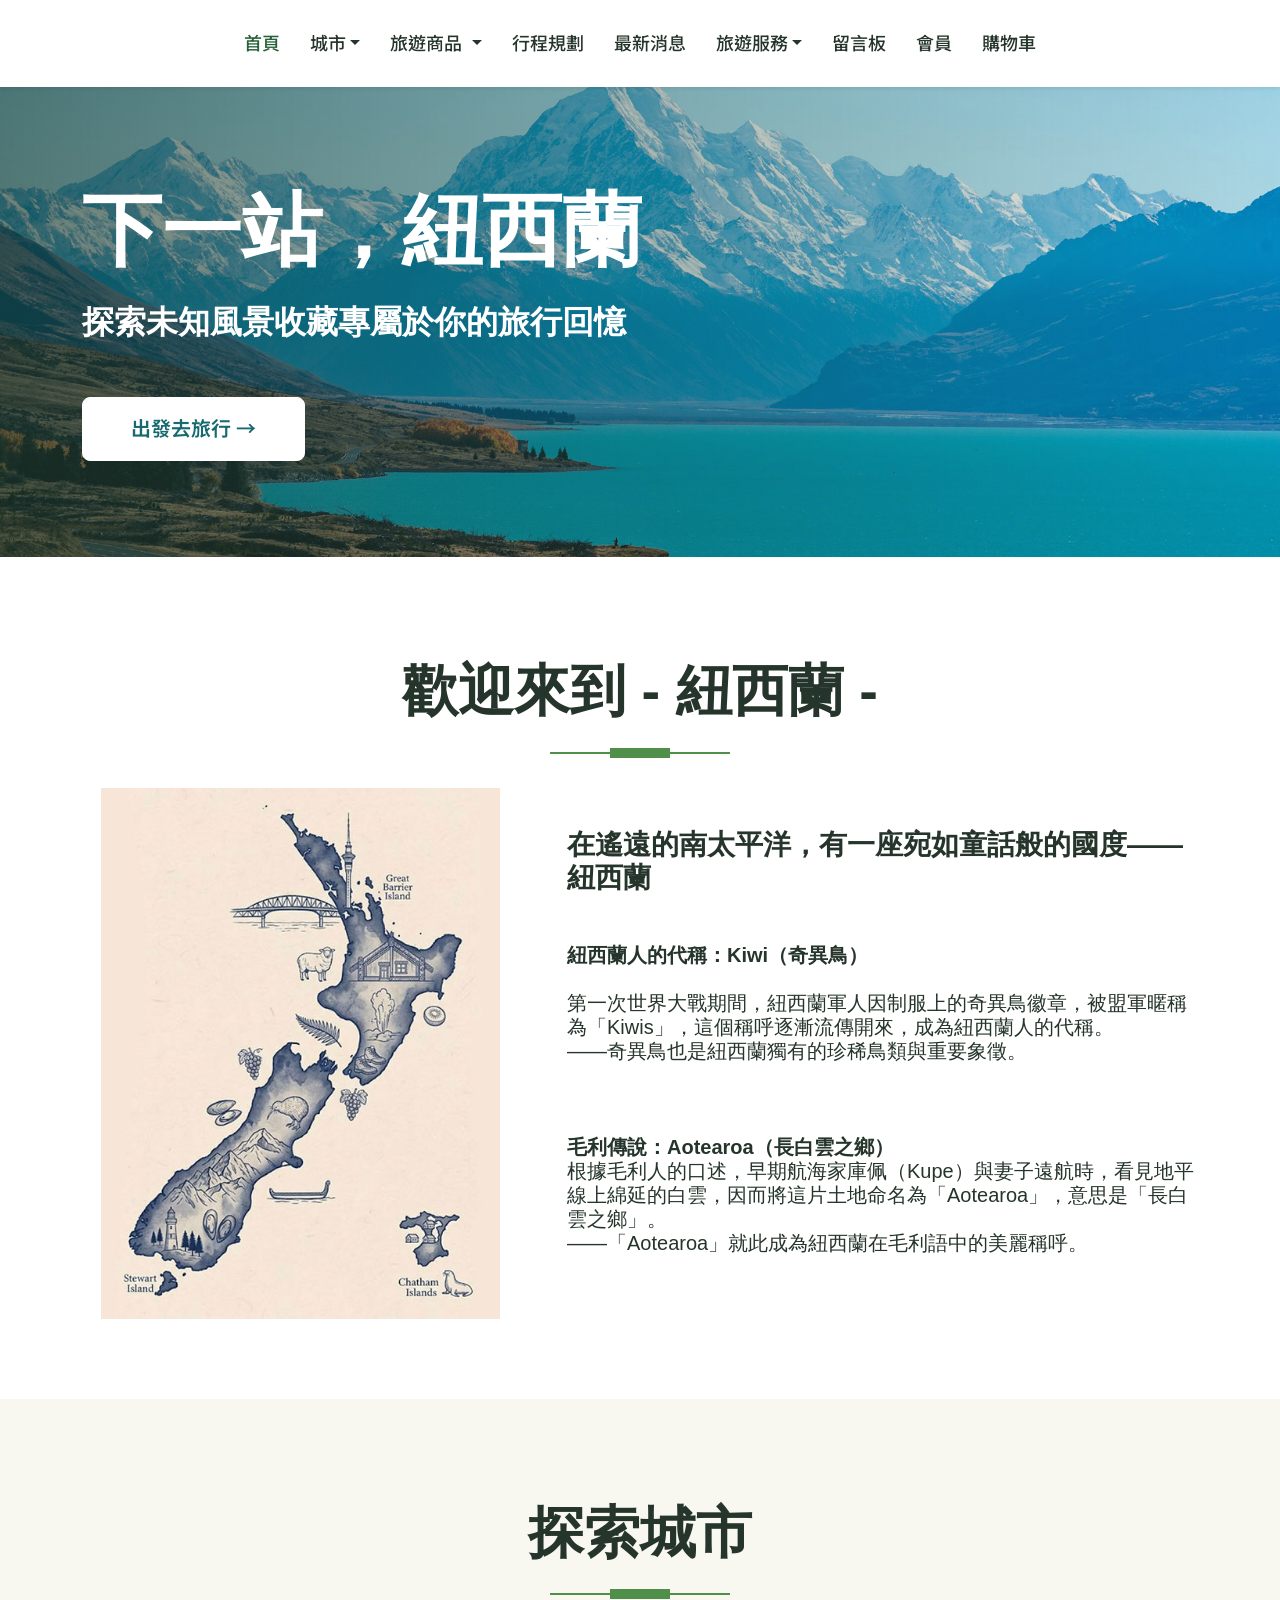
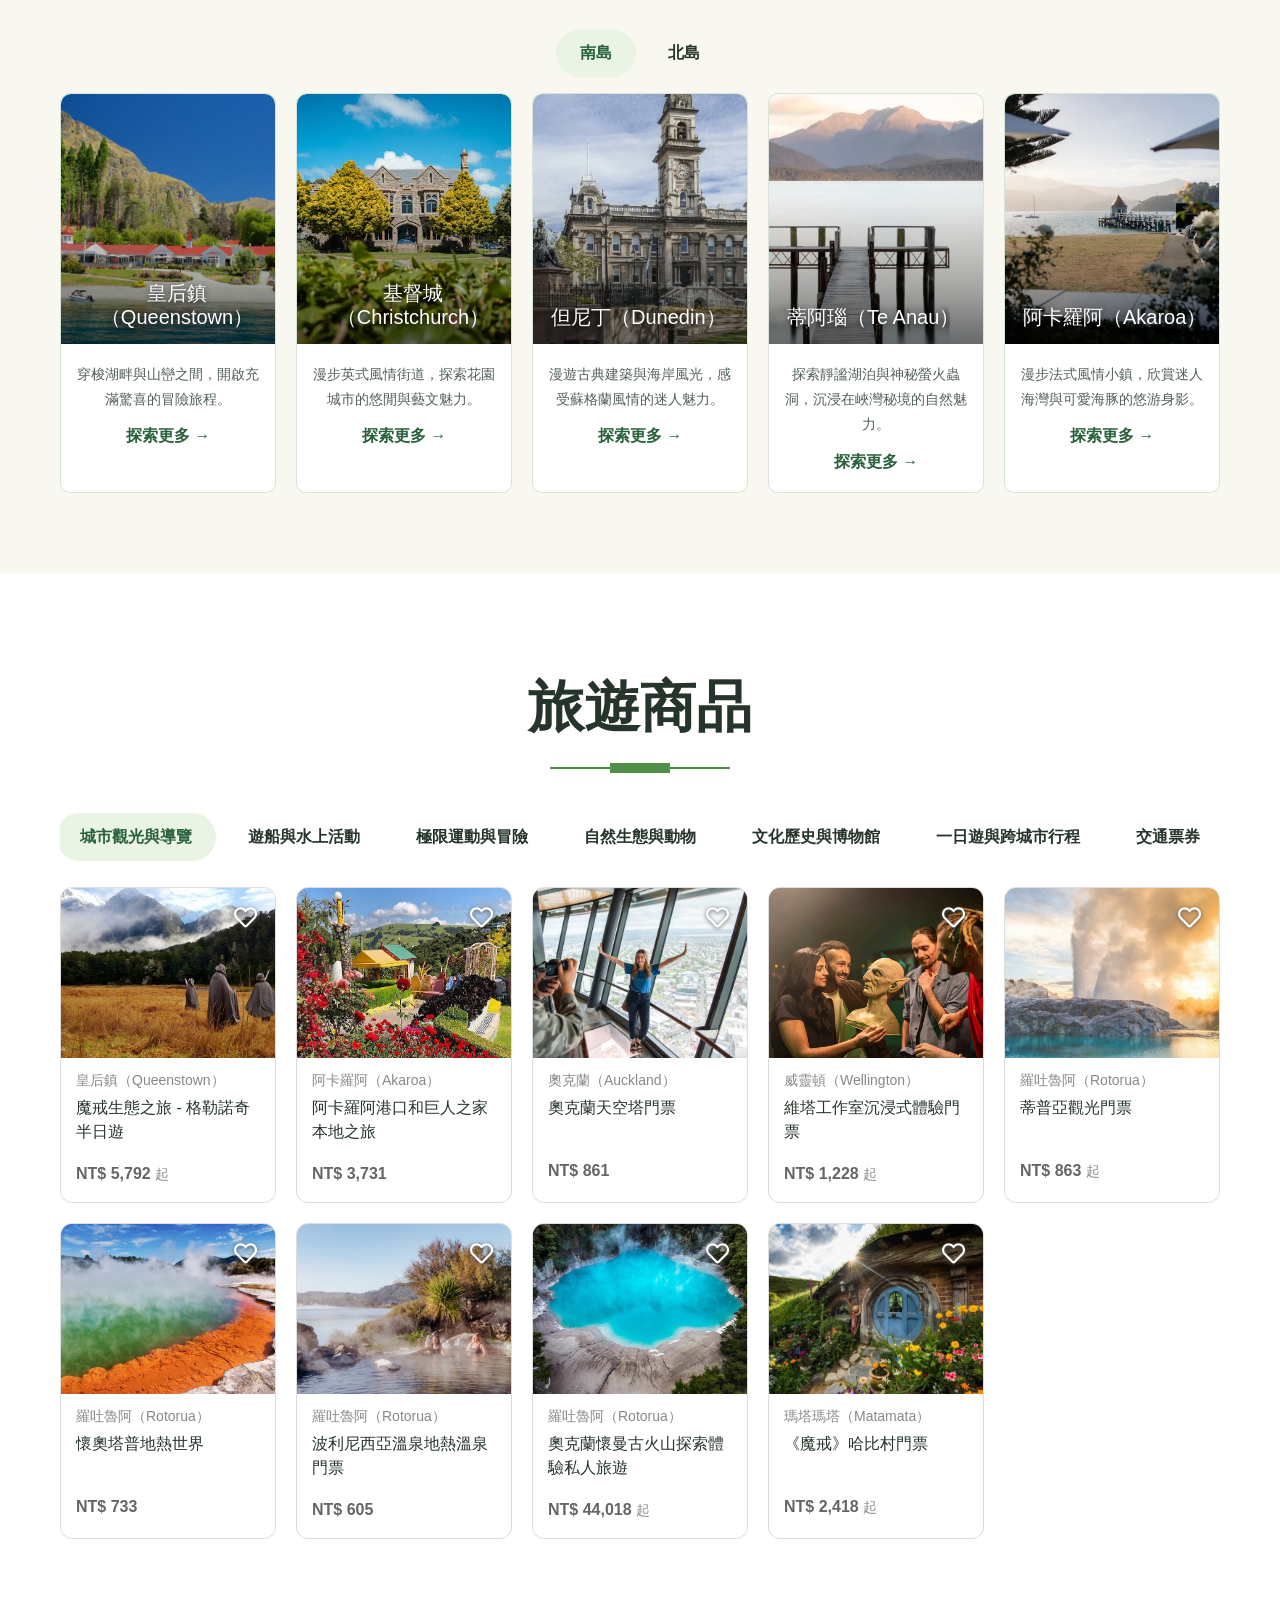
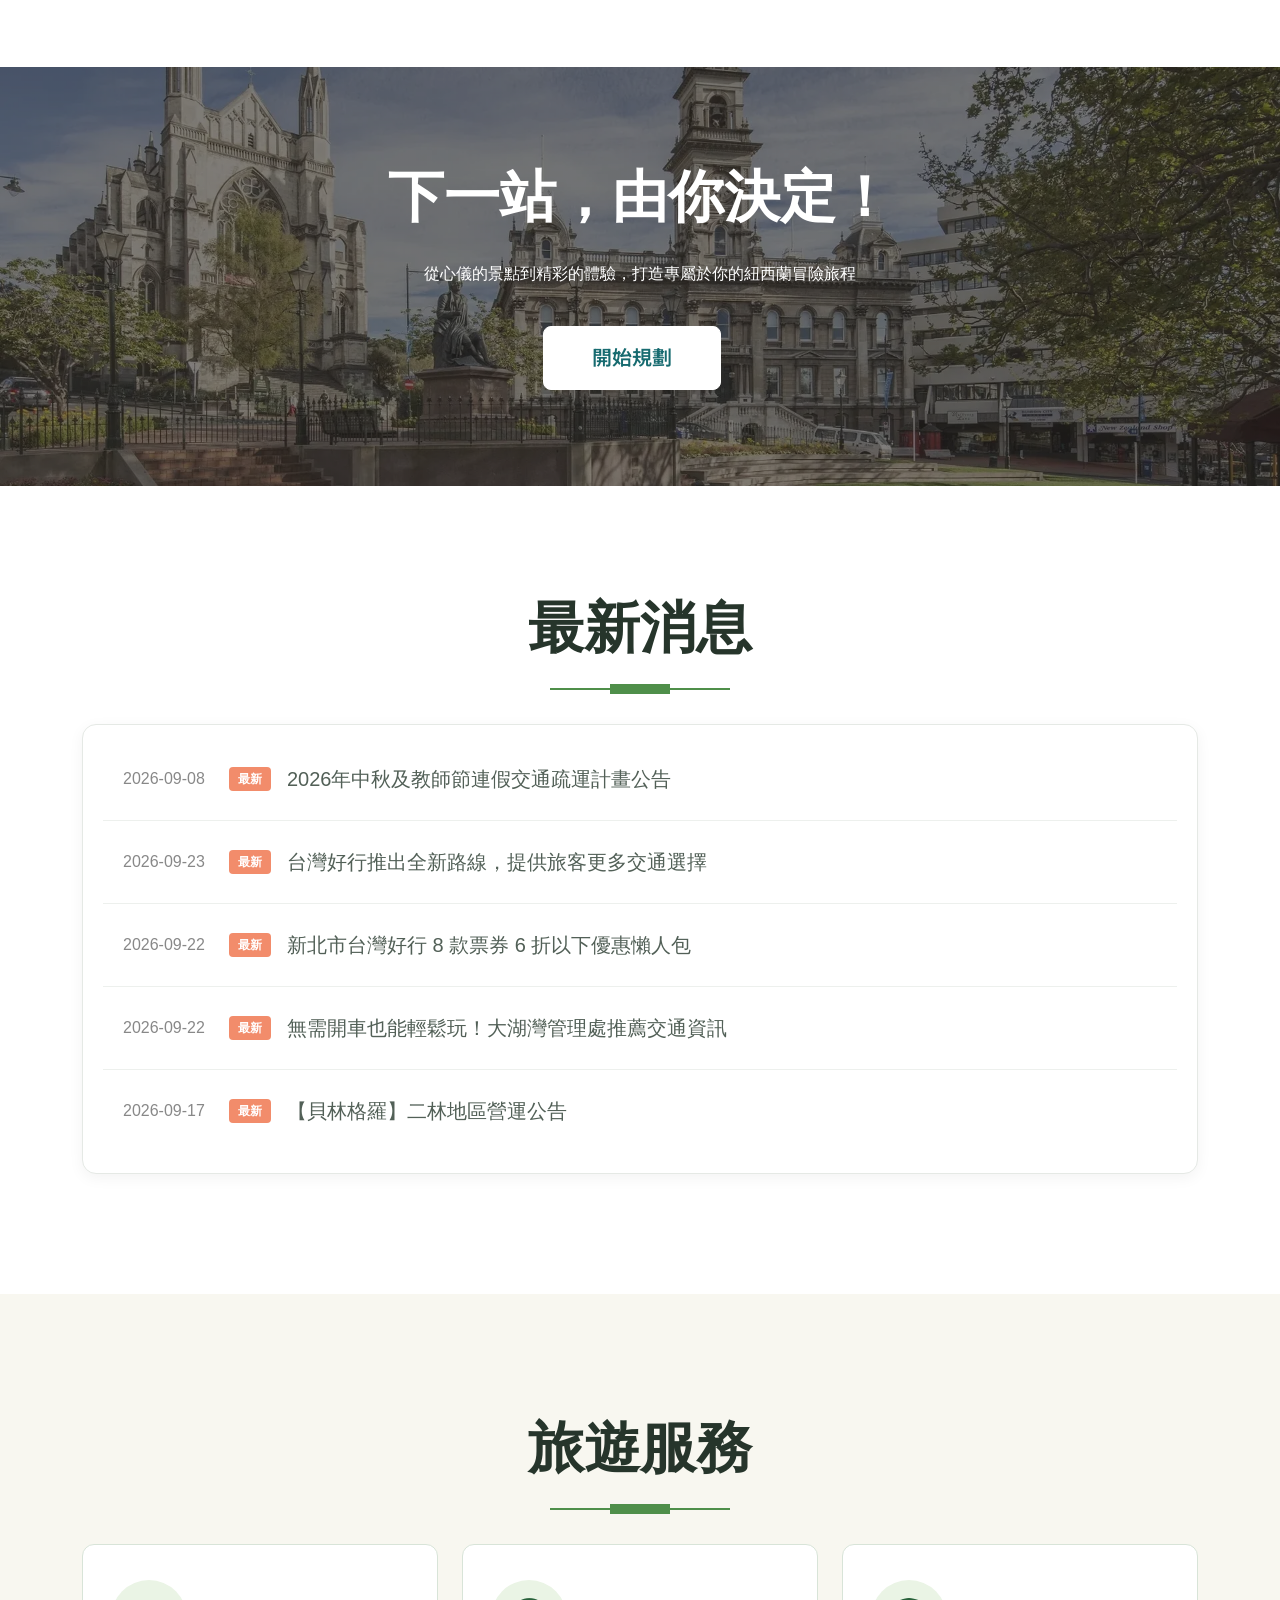
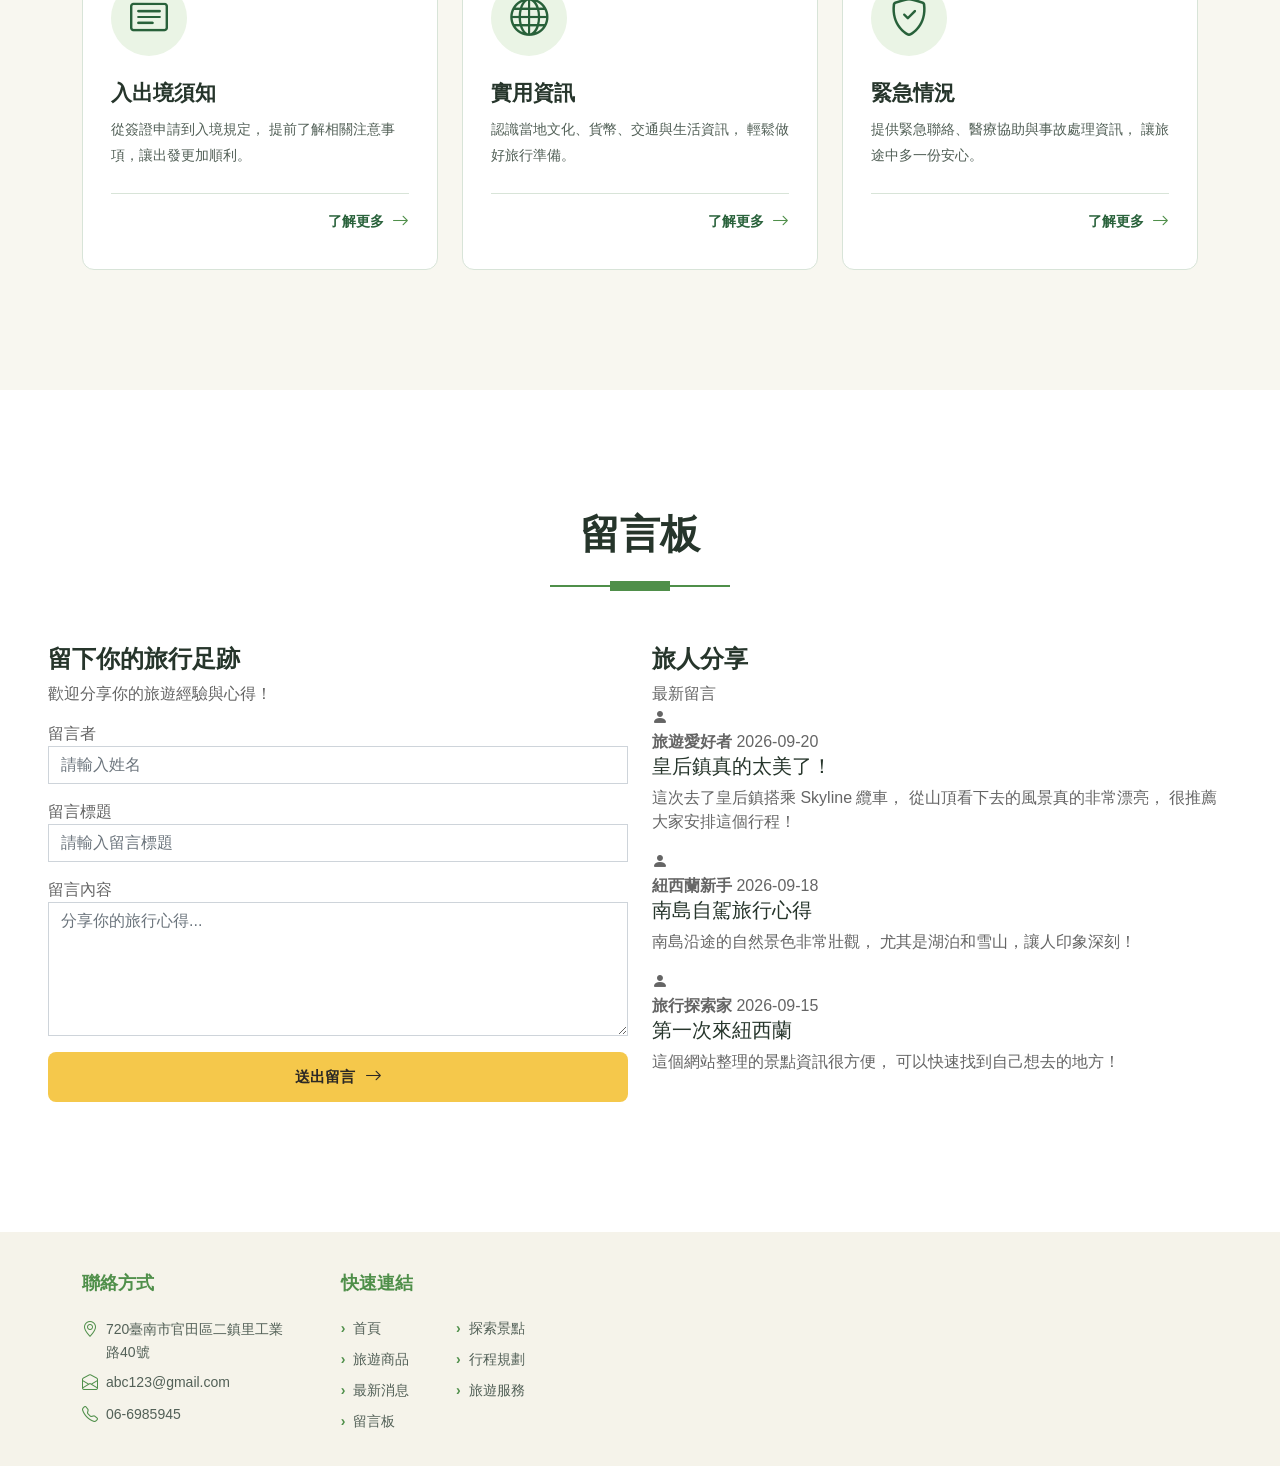
==== commit a1b85e00: "Add files via upload" ====
--- a/index.html
+++ b/index.html
@@ -1,8 +1,6 @@
 <!DOCTYPE html>
-<!--index.html start-->
 <html lang="zh-TW">
 
-	
 <head>
     <meta charset="utf-8">
     <title>KIWI TRAILS</title>
@@ -15,7 +13,6 @@
    <link href="https://fonts.googleapis.com/css2?family=Noto+Sans+TC:wght@100..900&family=Poppins:ital,wght@0,300;0,400;0,500;0,600;0,700&family=Satisfy&display=swap" rel="stylesheet">
     <link href="https://cdnjs.cloudflare.com/ajax/libs/font-awesome/5.10.0/css/all.min.css" rel="stylesheet">
     <link href="https://cdn.jsdelivr.net/npm/bootstrap-icons@1.4.1/font/bootstrap-icons.css" rel="stylesheet">
-    <link href="lib/owlcarousel/assets/owl.carousel.min.css" rel="stylesheet">
     <link href="css/bootstrap.min.css" rel="stylesheet">
     <link href="css/style.css" rel="stylesheet">
 </head>
@@ -25,7 +22,7 @@
     <nav class="navbar navbar-expand-lg bg-white navbar-dark shadow-sm py-3 py-lg-0 px-3 px-lg-0">
 		<div class="collapse navbar-collapse" id="navbarCollapse">
             <div class="navbar-nav ms-auto mx-lg-auto py-0">
-				<a href="index.html" class="nav-item nav-link">首頁</a>
+				<a href="index.html" class="nav-item nav-link active">首頁</a>
 				<div class="nav-item dropdown">
                     <a href="attractions.html" class="nav-link dropdown-toggle" data-bs-toggle="dropdown">城市</a>
                     <div class="dropdown-menu m-0">
@@ -42,45 +39,44 @@
                         <a href="attractions.html?city=Taupo" class="dropdown-item">陶波（Taupo）</a>
 						<a href="attractions.html?city=Matamata" class="dropdown-item">瑪塔瑪塔（Matamata）</a>
                     </div>
-              </div>
+                </div>
 				<div class="nav-item dropdown">
-    <a href="products.html"
-       class="nav-link dropdown-toggle"
-       data-bs-toggle="dropdown">
-        旅遊商品
-    </a>
-
-    <div class="dropdown-menu m-0">
-        <a href="products.html?category=city-tour"
-           class="dropdown-item">城市觀光與導覽</a>
-
-        <a href="products.html?category=water-activities"
-           class="dropdown-item">遊船與水上活動</a>
-
-        <a href="products.html?category=adventure"
-           class="dropdown-item">極限運動與冒險</a>
-
-        <a href="products.html?category=nature"
-           class="dropdown-item">自然生態與動物</a>
-
-        <a href="products.html?category=culture"
-           class="dropdown-item">文化歷史與博物館</a>
-
-        <a href="products.html?category=day-tour"
-           class="dropdown-item">一日遊與跨城市行程</a>
-
-        <a href="products.html?category=transport"
-           class="dropdown-item">交通票券</a>
-    </div>
-</div>
+                    <a href="products.html"
+                    class="nav-link dropdown-toggle"
+                    data-bs-toggle="dropdown">
+                        旅遊商品
+                    </a>
+                    <div class="dropdown-menu m-0">
+                        <a href="products.html?category=city-tour"
+                        class="dropdown-item">城市觀光與導覽</a>
+
+                        <a href="products.html?category=water-activities"
+                        class="dropdown-item">遊船與水上活動</a>
+
+                        <a href="products.html?category=adventure"
+                        class="dropdown-item">極限運動與冒險</a>
+
+                        <a href="products.html?category=nature"
+                        class="dropdown-item">自然生態與動物</a>
+
+                        <a href="products.html?category=culture"
+                        class="dropdown-item">文化歷史與博物館</a>
+
+                        <a href="products.html?category=day-tour"
+                        class="dropdown-item">一日遊與跨城市行程</a>
+
+                        <a href="products.html?category=transport"
+                        class="dropdown-item">交通票券</a>
+                    </div>
+                </div>
                 <a href="itinerary.html" class="nav-item nav-link">行程規劃</a>
                 <a href="news.html" class="nav-item nav-link">最新消息</a>
                 <div class="nav-item dropdown">
                     <a href="services.html" class="nav-link dropdown-toggle" data-bs-toggle="dropdown">旅遊服務</a>
                     <div class="dropdown-menu m-0">
-                        <a href="#" class="dropdown-item">入出境須知</a>
-                        <a href="#" class="dropdown-item">實用資訊</a>
-                        <a href="#" class="dropdown-item">緊急情況</a>
+                        <a href="services.html#entry" class="dropdown-item">入出境須知</a>
+                        <a href="services.html#information" class="dropdown-item">實用資訊</a>
+                        <a href="services.html#emergency" class="dropdown-item">緊急情況</a>
                     </div>
                </div>
 				<a href="message.html" class="nav-item nav-link">留言板</a>
@@ -120,7 +116,7 @@
                     </div>
                 </div>
                 <div class="col-lg-7 col-md-12 pb-5">
-					<p>&nbsp;</>
+					<p>&nbsp;</p>
                     <h3 class="mb-4">在遙遠的南太平洋，有一座宛如童話般的國度——紐西蘭</h3><br>
                     <h5 class="mb-3"><b>紐西蘭人的代稱：Kiwi（奇異鳥）</b><br><br>第一次世界大戰期間，紐西蘭軍人因制服上的奇異鳥徽章，被盟軍暱稱為「Kiwis」，這個稱呼逐漸流傳開來，成為紐西蘭人的代稱。<br>——奇異鳥也是紐西蘭獨有的珍稀鳥類與重要象徵。<br><br><br><br>
 						<b>毛利傳說：Aotearoa（長白雲之鄉）</b><br>
@@ -152,130 +148,130 @@
                 <div class="tab-content">
                     <div id="tab-1" class="tab-pane fade show p-0 active">
                         <div class="attraction-grid">
-                            <div class="attraction-item">
-                                <a href="attractions.html?city=Queenstown" class="attraction-card">
+                            <a href="attractions.html?city=Queenstown" class="attraction-item">
+                                <div class="attraction-card">
                                     <img src="img/Scity-Queenstown.webp" alt="Queenstown" class="attraction-image">
                                     <h5 class="attraction-name">皇后鎮（Queenstown）</h5>
-                                </a>
+                                </div>
                                 <div class="attraction-info">
                                     <p>穿梭湖畔與山巒之間，開啟充滿驚喜的冒險旅程。</p>
                                     <span class="attraction-link">
                                         探索更多 →
                                     </span>
                                 </div>
-                            </div>
-                            <div class="attraction-item">
-                                <a href="attractions.html?city=Christchurch" class="attraction-card">
+                            </a>
+                            <a href="attractions.html?city=Christchurch" class="attraction-item">
+                                <div class="attraction-card">
                                     <img src="img/Scity-Christchurch.jpg" alt="Christchurch" class="attraction-image">
                                     <h5 class="attraction-name">基督城（Christchurch）</h5>
-                                </a>
+                                </div>
                                 <div class="attraction-info">
                                     <p>漫步英式風情街道，探索花園城市的悠閒與藝文魅力。</p>
                                     <span class="attraction-link">
                                         探索更多 →
                                     </span>
                                 </div>
-                            </div>
-                            <div class="attraction-item">
-                                <a href="attractions.html?city=Dunedin" class="attraction-card">
+                            </a>
+                            <a href="attractions.html?city=Dunedin" class="attraction-item">
+                                <div class="attraction-card">
                                     <img src="img/Scity-Dunedin.webp" alt="Dunedin" class="attraction-image">
                                     <h5 class="attraction-name">但尼丁（Dunedin）</h5>
-                                </a>
+                                </div>
                                 <div class="attraction-info">
                                     <p>漫遊古典建築與海岸風光，感受蘇格蘭風情的迷人魅力。</p>
                                     <span class="attraction-link">
                                         探索更多 →
                                     </span>
                                 </div>
-                            </div>
-                            <div class="attraction-item">
-                                <a href="attractions.html?city=Te-Anau" class="attraction-card">
+                            </a>
+                            <a href="attractions.html?city=TeAnau" class="attraction-item">
+                                <div class="attraction-card">
                                     <img src="img/Scity-Te-Anau.webp" alt="Te Anau" class="attraction-image">
                                     <h5 class="attraction-name">蒂阿瑙（Te Anau）</h5>
-                                </a>
+                                </div>
                                 <div class="attraction-info">
                                     <p>探索靜謐湖泊與神秘螢火蟲洞，沉浸在峽灣秘境的自然魅力。</p>
                                     <span class="attraction-link">
                                         探索更多 →
                                     </span>
                                 </div>
-                            </div>
-                            <div class="attraction-item">
-                                <a href="attractions.html?city=Akaroa" class="attraction-card">
+                            </a>
+                            <a href="attractions.html?city=Akaroa" class="attraction-item">
+                                <div class="attraction-card">
                                     <img src="img/Scity-Akaroa.webp" alt="Akaroa" class="attraction-image">
                                     <h5 class="attraction-name">阿卡羅阿（Akaroa）</h5>
-                                </a>
+                                </div>
                                 <div class="attraction-info">
                                     <p>漫步法式風情小鎮，欣賞迷人海灣與可愛海豚的悠游身影。</p>
                                     <span class="attraction-link">
                                         探索更多 →
                                     </span>
                                 </div>
-                            </div>
+                            </a>
                         </div>
                     </div>
                     <div id="tab-2" class="tab-pane fade p-0">
                         <div class="attraction-grid">
-                            <div class="attraction-item">
-                                <a href="attractions.html?city=Auckland" class="attraction-card">
+                            <a href="attractions.html?city=Auckland" class="attraction-item">
+                                <div class="attraction-card">
                                     <img src="img/Ncity-Auckland.webp" alt="Auckland" class="attraction-image">
                                     <h5 class="attraction-name">奧克蘭（Auckland）</h5>
-                                </a>
+                                </div>
                                 <div class="attraction-info">
                                     <p>穿梭繁華港灣與多元街區，感受帆船之都的活力與魅力。</p>
                                     <span class="attraction-link">
                                         探索更多 →
                                     </span>
                                 </div>
-                            </div>
-                            <div class="attraction-item">
-                                <a href="attractions.html?city=Wellington" class="attraction-card">
+                            </a>
+                            <a href="attractions.html?city=Wellington" class="attraction-item">
+                                <div class="attraction-card">
                                     <img src="img/Ncity-Wellington.webp" alt="Wellington" class="attraction-image">
                                     <h5 class="attraction-name">威靈頓（Wellington）</h5>
-                                </a>
+                                </div>
                                 <div class="attraction-info">
                                     <p>漫步海濱城市與特色街區，感受創意文化與首都風情。</p>
                                     <span class="attraction-link">
                                         探索更多 →
                                     </span>
                                 </div>
-                            </div>
-                            <div class="attraction-item">
-                                <a href="attractions.html?city=Rotorua" class="attraction-card">
+                            </a>
+                            <a href="attractions.html?city=Rotorua" class="attraction-item">
+                                <div class="attraction-card">
                                     <img src="img/Ncity-Rotorua.webp" alt="Rotorua" class="attraction-image">
                                     <h5 class="attraction-name">羅吐魯阿（Rotorua）</h5>
-                                </a>
+                                </div>
                                 <div class="attraction-info">
                                     <p>走訪奇幻地熱景觀，感受毛利文化與大自然的神奇魅力。</p>
                                     <span class="attraction-link">
                                         探索更多 →
                                     </span>
                                 </div>
-                            </div>
-                            <div class="attraction-item">
-                                <a href="attractions.html?city=Taupo" class="attraction-card">
+                            </a>
+                            <a href="attractions.html?city=Taupo" class="attraction-item">
+                                <div class="attraction-card">
                                     <img src="img/Ncity-Taupo.webp" alt="Taupo" class="attraction-image">
                                     <h5 class="attraction-name">陶波（Taupo）</h5>
-                                </a>
+                                </div>
                                 <div class="attraction-info">
                                     <p>徜徉湛藍湖畔，探索壯觀瀑布與火山地景的自然奇觀。</p>
                                     <span class="attraction-link">
                                         探索更多 →
                                     </span>
                                 </div>
-                            </div>
-                            <div class="attraction-item">
-                                <a href="attractions.html?city=Matamata" class="attraction-card">
+                            </a>
+                            <a href="attractions.html?city=Matamata" class="attraction-item">
+                                <div class="attraction-card">
                                     <img src="img/Ncity-Matamata.webp" alt="Matamata" class="attraction-image">
                                     <h5 class="attraction-name">瑪塔瑪塔（Matamata）</h5>
-                                </a>
+                                </div>
                                 <div class="attraction-info">
                                     <p>走進綠意盎然的哈比人村，探索電影場景中的奇幻童話世界。</p>
                                     <span class="attraction-link">
                                         探索更多 →
                                     </span>
                                 </div>
-                            </div>
+                            </a>
                         </div>
                     </div>
                 </div>
@@ -1125,7 +1121,7 @@
                         <h2 class="display-4  text-white">下一站，由你決定！</h2>
                     </div>
                     <p class="text-white mb-4 pb-3">從心儀的景點到精彩的體驗，打造專屬於你的紐西蘭冒險旅程</p>
-                    <a href="" class="btn btn-primary border-inner py-3 px-5 me-3">開始規劃</a>
+                    <a href="itinerary.html" class="btn btn-primary border-inner py-3 px-5 me-3">開始規劃</a>
                 </div>
             </div>
         </div>
@@ -1414,95 +1410,50 @@
 
 
     <!-- Back to Top -->
-    <a href="#" class="btn btn-primary border-inner py-3 fs-4 back-to-top" onclick="fastScrollTop(event)"><i class="bi bi-arrow-up"></i></a>
-
-
-    <!-- JavaScript Libraries -->
-    <script src="https://code.jquery.com/jquery-3.4.1.min.js"></script>
-    <script src="https://cdn.jsdelivr.net/npm/bootstrap@5.0.0/dist/js/bootstrap.bundle.min.js"></script>
-    <script src="lib/easing/easing.min.js"></script>
-    <script src="lib/waypoints/waypoints.min.js"></script>
-    <script src="lib/counterup/counterup.min.js"></script>
-    <script src="lib/owlcarousel/owl.carousel.min.js"></script>
-
-    <!-- Template Javascript -->
+    <a href="#" class="btn btn-primary border-inner py-3 fs-4 back-to-top" aria-label="回到頁面頂端">
+        <i class="bi bi-arrow-up"></i>
+    </a>        
+
+    <!-- JavaScript -->
+    <script src="js/bootstrap.bundle.min.js"></script>
     <script src="js/main.js"></script>
-	<script src="js/navbar.js"></script>
+    <script src="js/navbar.js"></script>
+    <script src="js/favorites.js"></script>
+    <script src="js/home.js"></script>
 
     <script>
-function switchIsland(tabId, button) {
-
-    // 切換景點內容
-    document.querySelectorAll(
-        '.attraction-section .tab-pane'
-    ).forEach(tab => {
-        tab.classList.remove('show', 'active');
-    });
-
-    document.getElementById(tabId).classList.add('show', 'active');
-
-    // 切換按鈕外觀
-    document.querySelectorAll(
-        '.attraction-section .category-btn'
-    ).forEach(btn => {
-        btn.classList.remove('active');
-    });
-
-    button.classList.add('active');
-}
-
-function switchProduct(tabId, button) {
-
-    // 隱藏所有商品分類
-    document.querySelectorAll('.product-pane').forEach(tab => {
-        tab.style.display = 'none';
-    });
-
-    // 顯示目前選取的分類
-    document.getElementById(tabId).style.display = 'block';
-
-    // 移除其他按鈕的選取狀態
-    document.querySelectorAll('.product-tab-btn').forEach(btn => {
-        btn.classList.remove('active');
-    });
-
-    // 設定目前按鈕
-    button.classList.add('active');
-}
-
-function fastScrollTop(event) {
-    event.preventDefault();
-    event.stopImmediatePropagation();
-    event.stopPropagation();
-
-    const startPosition = window.scrollY;
-    const duration = 500;
-    const startTime = performance.now();
-
-    // 暫時關閉瀏覽器原本的平滑滾動
-    document.documentElement.style.scrollBehavior = "auto";
-
-    function animateScroll(currentTime) {
-        const elapsed = currentTime - startTime;
-        const progress = Math.min(elapsed / duration, 1);
-
-        // 快速起步，平順減速
-        const ease = 1 - Math.pow(1 - progress, 3);
-
-        window.scrollTo(0, startPosition * (1 - ease));
-
-        if (progress < 1) {
-            requestAnimationFrame(animateScroll);
-        } else {
-            document.documentElement.style.scrollBehavior = "";
+    function fastScrollTop(event) {
+        event.preventDefault();
+        event.stopImmediatePropagation();
+        event.stopPropagation();
+
+        const startPosition = window.scrollY;
+        const duration = 500;
+        const startTime = performance.now();
+
+        // 暫時關閉瀏覽器原本的平滑滾動
+        document.documentElement.style.scrollBehavior = "auto";
+
+        function animateScroll(currentTime) {
+            const elapsed = currentTime - startTime;
+            const progress = Math.min(elapsed / duration, 1);
+
+            // 快速起步，平順減速
+            const ease = 1 - Math.pow(1 - progress, 3);
+
+            window.scrollTo(0, startPosition * (1 - ease));
+
+            if (progress < 1) {
+                requestAnimationFrame(animateScroll);
+            } else {
+                document.documentElement.style.scrollBehavior = "";
+            }
         }
+
+        requestAnimationFrame(animateScroll);
     }
-
-    requestAnimationFrame(animateScroll);
-}
     </script>
 
 </body>
-<!--index.html end-->
-</html>
-
+
+</html>
--- a/css/style.css
+++ b/css/style.css
@@ -1,996 +1,972 @@
-/*style.css start*/
-/********** Template CSS **********/
-:root {    
-    --primary: #F5C84B;       /* 金黃色：主要按鈕、強調色 */
-    --secondary: #FAF3EB;     /* 奶油白：柔和背景 */
-    --light: #FFFFFF;         /* 白色：文字、卡片 */
-    --dark: #2B2825;          /* 深棕色：深色文字 */
-
-    --kiwi: #4F8F4A;          /* 草地綠：連結、互動 */
-    --Dark_green: #28613A;    /* 森林綠：按鈕、標題 */
-    --Sky_blue: #55B8D9;      /* 湖藍：輔助色 */
-    --coral_orange: #F28C6B;  /* 珊瑚橘：少量點綴 */
-
-    --bg_white: #F8F7F0;      /* 米白背景 */
-    --bg_blue: #E8F6FA;       /* 淺藍背景 */
-    --bg_green: #EAF4E5;      /* 淺綠背景 */
-
-    --title_color: #26352B;
-    --content_color: #526057;
-    --border_color: #D8E4D8;
-}
-
-html {
-    scroll-behavior: smooth;
-}
-section {
-    scroll-margin-top: 70px;
-}
-
-.font-secondary {
-    font-family: 'Satisfy','Noto Sans TC', cursive;
-}
-
-h1,
-h2,
-.font-weight-bold {
-    font-weight: 700 !important;
-}
-
-h3,
-h4,
-.font-weight-semi-bold {
-    font-weight: 600 !important;
-}
-
-h5,
-h6,
-.font-weight-medium {
-    font-weight: 500 !important;
-}
-
-.btn {
-    font-family: 'Poppins','Noto Sans TC', sans-serif;
-    font-weight: 600;
-    transition: .5s;
-}
-
-
-
-/* 區塊標題與下方內容的間距 */
-.section-title {
-    margin-bottom: 30px;
-}
-
-/* 手機版縮小間距 */
-@media (max-width: 768px) {
-    section {
-        padding-top: 50px;
-        padding-bottom: 50px;
-    }
-
-    .section-title {
-        margin-bottom: 25px;
-    }
-}
-
-.border-inner {
-    position: relative;
-}
-
-.border-inner * {
-    position: relative;
-    z-index: 1;
-}
-
-.border-inner::before {
-    position: absolute;
-    content: "";
-    top: 10px;
-    right: 10px;
-    bottom: 10px;
-    left: 10px;
-    background: none;
-    border: 1px solid rgba(255, 255, 255, 0.45);
-    z-index: 0;
-	border-radius: 5px;
-}
-
-.btn-square {
-    width: 40px;
-    height: 40px;
-}
-
-.btn-sm-square {
-    width: 30px;
-    height: 30px;
-}
-
-.btn-lg-square {
-    width: 50px;
-    height: 50px;
-}
-
-.btn-square,
-.btn-sm-square,
-.btn-lg-square {
-    padding-left: 0;
-    padding-right: 0;
-    text-align: center;
-}
-
-.back-to-top {
-    position: fixed;
-    display: none;
-    right: 30px;
-    bottom: 0;
-    border-radius: 0;
-    z-index: 99;
-}
-
-.navbar-dark .navbar-nav .nav-link {
-    font-family: 'Poppins','Noto Sans TC', sans-serif;
-    padding: 30px 15px;
-    font-size: 18px;
-    font-weight: 500;
-    text-transform: uppercase;
-    color: var(--title_color);
-    outline: none;
-    transition: .5s;
-}
-
-.sticky-top.navbar-dark .navbar-nav .nav-link {
-    padding: 20px 15px;
-}
-
-.navbar-dark .navbar-nav .nav-link:hover,
-.navbar-dark .navbar-nav .nav-link.active {
-    color: var(--Dark_green);
-}
-
-.dropdown-menu {
-    background-color: #FFFFFF;
-    border: 1px solid var(--border_color);
-}
-
-.dropdown-item {
-    color: var(--content_color);
-}
-
-.dropdown-item:hover {
-    background-color: var(--bg_green);
-    color: var(--Dark_green);
-}
-
-@media (max-width: 991.98px) {
-    .navbar-dark .navbar-nav .nav-link  {
-        padding: 10px 0;
-    }
-}
-
-.hero-header {
-     background:
-        linear-gradient(
-            to right,
-            rgba(24, 54, 40, 0.60),
-            rgba(24, 54, 40, 0.08)
-        ),
-        url("../img/hero.jpg") center center no-repeat;
-    background-size: cover;
-}
-
-.hero-header .font-secondary {
-    color: var(--primary);
-}
-
-.hero-header h1 {
-    color: #FFFFFF;
-}
-
-.hero-header h2.text-uppercase {
-    color: #FFFFFF;
-}
-
-.btn-primary {
-    background-color: #FFFFFF;
-    border: 1px solid #FFFFFF;
-    border-radius: 8px;
-    color: #176B70;
-    transition: all 0.3s ease;
-    font-size: 20px;
-}
-
-.btn-primary:hover,
-.btn-primary:focus {
-    background-color: #E8F6FA;
-    border-color: #E8F6FA;
-    color: #12565A;
-}
-
-.btn-primary:active {
-    background-color: #D6EAF0;
-    border-color: #D6EAF0;
-    color: #12565A;
-}
-
-@keyframes pulse-border {
-    0% {
-        transform: translateX(-50%) translateY(-50%) translateZ(0) scale(1);
-        opacity: 1;
-    }
-
-    100% {
-        transform: translateX(-50%) translateY(-50%) translateZ(0) scale(2);
-        opacity: 0;
-    }
-}
-
-.section-title::before {
-    position: absolute;
-    content: "";
-    width: 60px;
-    height: 10px;
-    left: 50%;
-    bottom: 0;
-    margin-left: -30px;
-    background: var(--kiwi);
-}
-
-.section-title::after {
-    position: absolute;
-    content: "";
-    width: 180px;
-    height: 2px;
-    left: 50%;
-    bottom: 4px;
-    margin-left: -90px;
-    background: var(--kiwi);
-}
-
-.service::after,
-.contact::after {
-    position: absolute;
-    content: "";
-    width: 100%;
-    height: calc(100% - 45px);
-    top: 135px;
-    left: 0;
-    background: linear-gradient(rgba(43, 40, 37, .9), rgba(43, 40, 37, .9)), url(../img/service.jpg) center center no-repeat;
-    background-size: cover;
-    z-index: -1;
-}
-
-.contact::after {
-    background: linear-gradient(rgba(43, 40, 37, .5), rgba(43, 40, 37, .5)), url(../img/bg.jpg) center center no-repeat;
-    background-size: cover;
-}
-
-.bg-offer {
-    background: linear-gradient(rgba(43, 40, 37, .6), rgba(43, 40, 37, .6)), url(../img/Scity-Dunedin.webp) center center no-repeat;
-    background-size: cover;
-}
-
-.team-item img {
-    transition: .5s;
-}
-
-.team-item:hover img {
-    transform: scale(1.1);
-    filter: blur(5px)
-}
-
-.team-item .team-overlay {
-    transition: .5s;
-    opacity: 0;
-}
-
-.team-item:hover .team-overlay {
-    opacity: 1;
-}
-
-.testimonial-carousel .owl-dots {
-    height: 45px;
-    margin-top: 30px;
-    display: flex;
-    align-items: flex-end;
-    justify-content: center;
-}
-
-.testimonial-carousel .owl-dot {
-    position: relative;
-    display: inline-block;
-    margin: 0 2px;
-    width: 10px;
-    height: 25px;
-    background: #DDDDDD;
-    transition: .5s;
-}
-
-.testimonial-carousel .owl-dot.active {
-    height: 45px;
-    background: var(--kiwi);
-}
-
-.testimonial-carousel .owl-item .testimonial-item {
-    opacity: .1;
-    transition: .5s;
-}
-
-.testimonial-carousel .owl-item.center .testimonial-item {
-    opacity: 1;
-}
-
-.bg-img {
-    background: linear-gradient(rgba(43, 40, 37, .5), rgba(43, 40, 37, .5)), url(../img/bg.jpg) center center no-repeat;
-    background-size: cover;
-}
-
-/* 南島、北島按鈕 */
-.tab-class .nav-pills .nav-link {
-    color: var(--Dark_green);
-    background-color: transparent;
-    border-radius: 5px;
-    padding: 10px 25px;
-    margin: 0 5px;
-    transition: 0.3s;
-}
-
-/* 滑鼠移上去 */
-.tab-class .nav-pills .nav-link:hover {
-    background-color: var(--kiwi);
-    color: #FFFFFF;
-}
-
-/* 選取中的按鈕 */
-.tab-class .nav-pills .nav-link.active {
-    background-color: var(--Dark_green);
-    color: #FFFFFF;
-}
-
-#attractions{
-    background-color: var(--bg_white);
-}
-
-/* 景點圖片卡片 */
-.attraction-card {
-    position: relative;
-    width: 100%;
-    height: 250px;
-    flex-shrink: 0;
-    overflow: hidden;
-    border-radius:10px 10px 0 0;}
-
-/* 圖片填滿卡片 */
-.attraction-image {
-    width: 100%;
-    height: 100%;
-    object-fit: cover;
-    transition: filter 0.4s ease, transform 0.4s ease;
-}
-
-/* 景點名稱：圖片左下角 */
-.attraction-name {
-    position: absolute;
-    left: 18px;
-    bottom: 15px;
-    z-index: 2;
-    margin: 0;
-    color: #FFFFFF;
-    font-size: 20px;
-    font-weight: 600;
-    text-shadow: 0 2px 6px rgba(0, 0, 0, 0.7);
-    transition: transform 0.4s ease;
-}
-
-/* 底部漸層，讓白色文字更清楚 */
-.attraction-card::after {
-    content: "";
-    position: absolute;
-    inset: 40% 0 0;
-    background: linear-gradient(transparent, rgba(0, 0, 0, 0.55));
-    pointer-events: none;
-}
-
-
-
-/* 滑鼠移入：景點名稱放大 */
-.attraction-card:hover-name {
-    transform: scale(1.08);
-    transform-origin: left bottom;
-}
-
-/* 景點卡片整體 */
-.attraction-item {
-    height: 100%;
-    display: flex;
-    flex-direction: column;
-    background-color: var(--bg_green);
-    border: 1px solid var(--border_color);
-    border-radius: 10px;
-    overflow: hidden;
-    transition: transform 0.3s ease, box-shadow 0.3s ease;
-}
-
-/* 三個元素統一動畫速度 */
-.attraction-item,
-.attraction-image,
-.attraction-name {
-    transition: all 0.4s ease;
-}
-
-.attraction-item:hover {
-    transform: translateY(-6px);
-    box-shadow: 0 10px 25px rgba(0, 0, 0, 0.18);
-}
-
-/* 滑鼠移入：圖片放大 */
-.attraction-item:hover .attraction-image {
-    transform: scale(1.08);
-}
-
-/* 城市名稱維持原本大小 */
-.attraction-item:hover .attraction-name {
-    transform: none;
-}
-
-/* 圖片下方介紹 */
-.attraction-info {
-    flex: 1;
-    padding: 18px 16px;
-    background-color: #fff;
-}
-
-.attraction-info p {
-    color: var(--content_color);
-    font-size: 14px;
-    line-height: 1.8;
-    margin-bottom: 12px;
-}
-
-/* 探索更多按鈕 */
-.attraction-link {
-    display: inline-block;
-    color: var(--Dark_green);
-    font-weight: 600;
-    text-decoration: none;
-    transition: color 0.3s ease;
-}
-
-.attraction-link:hover {
-    color: var(--kiwi);
-}
-
-.attraction-link span {
-    display: inline-block;
-    transition: transform 0.3s ease;
-}
-
-.attraction-link:hover span {
-    transform: translateX(5px);
-}
-
-/* 全網站標題統一間距 */
-.section-title {
-    margin-bottom: 30px !important;
-    padding-bottom: 25px !important;
-}
-
-/* 只調整探索景點區塊 */
-.attraction-section {
-    padding-top: 100px !important;
-    padding-bottom: 80px !important;
-}
-
-/* 手機版 */
-@media (max-width: 768px) {
-    .attraction-section {
-        padding-top: 70px !important;
-        padding-bottom: 80px !important;
-    }
-}
-
-.attraction-section .nav.nav-pills {
-    padding: 12px 16px !important;
-    margin-bottom: 30px !important;
-}
-
-.attraction-section > .container-fluid {
-    padding-left: 40px;
-    padding-right: 40px;
-}
-
-.attraction-grid {
-    display: grid;
-    grid-template-columns: repeat(5, minmax(0, 1fr));
-    gap: 20px;
-
-    max-width: 1500px;
-    margin-left: auto;
-    margin-right: auto;
-}
-
-.category-btn {
-    background-color: transparent;
-    white-space: nowrap;
-    color: var(--title_color);
-    border: 2px solid transparent;
-    border-radius: 30px;
-    padding: 10px 22px;
-    font-weight: 600;
-    transition: all 0.3s ease;
-}
-
-/* 選取中的按鈕 */
-.category-btn.active {
-    color: var(--Dark_green);
-    background-color: var(--bg_green);
-}
-
-/* 滑鼠移入 */
-.category-btn:hover {
-    color: var(--Dark_green);
-    background-color: var(--bg_green);
-}
-
-/* 商品卡片 */
-.product-card {
-    height: 100%;
-    background: #fff;
-    border: 1px solid #ddd;
-    border-radius: 12px;
-    overflow: hidden;
-    transition: all 0.3s ease;
-}
-
-.product-card:hover {
-    transform: translateY(-5px);
-    box-shadow: 0 8px 20px rgba(0,0,0,0.12);
-}
-
-/* 商品圖片 */
-.product-image {
-    position: relative;
-    height: 170px;
-    overflow: hidden;
-}
-
-.product-image img {
-    width: 100%;
-    height: 100%;
-    object-fit: cover;
-    transition: transform 0.4s ease;
-}
-
-.product-card:hover .product-image img {
-    transform: scale(1.05);
-}
-
-/* 收藏按鈕 */
-.favorite-btn {
-    position: absolute;
-    top: 12px;
-    right: 12px;
-    background: transparent;
-    border: none;
-    color: white;
-    font-size: 23px;
-    cursor: pointer;
-    text-shadow: 0 1px 4px #555;
-}
-
-/* 商品文字區 */
-.product-info {
-    padding: 12px 15px 16px;
-}
-
-.product-category {
-    color: #888;
-    display: block;
-    margin-bottom: 5px;
-}
-
-.product-name {
-    font-weight: 700;
-    line-height: 1.5;
-    min-height: 45px;
-    margin-bottom: 6px;
-}
-
-.product-tags span {
-    background: #f1f1f1;
-    color: #777;
-    font-size: 13px;
-    padding: 3px 5px;
-    margin-right: 3px;
-}
-
-.product-rating {
-    margin-top: 10px;
-}
-
-.product-rating span {
-    color: #6555d9;
-    background: #efedff;
-    padding: 3px 6px;
-    font-size: 13px;
-}
-
-.product-rating small {
-    color: #888;
-    margin-left: 5px;
-}
-
-.product-price {
-    margin-top: 18px;
-    font-weight: 600;
-}
-
-.product-price small {
-    color: #888;
-    font-weight: 400;
-}
-/* 商品分類按鈕 */
-.product-tabs {
-    overflow-x: auto;
-    padding: 10px 0;
-}
-
-.product-tab-btn {
-    flex-shrink: 0;
-}
-
-/* 選取中的商品分類 */
-.product-tab-btn.active {
-    color: var(--Dark_green);
-    background-color: var(--bg_green);
-}
-
-/* 商品卡片：電腦版一行五個 */
-.product-grid {
-    display: grid;
-    grid-template-columns: repeat(5, minmax(0, 1fr));
-    gap: 20px;
-    max-width: 1500px;
-    width: 100%;
-    margin: 0 auto;
-}
-
-/* 平板一行三個 */
-@media (max-width: 991px) {
-    .product-grid {
-        grid-template-columns: repeat(3, minmax(0, 1fr));
-    }
-}
-
-/* 手機一行兩個 */
-@media (max-width: 576px) {
-    .product-grid {
-        grid-template-columns: repeat(2, minmax(0, 1fr));
-    }
-}
-
-/* Footer 整體 */
-.footer-section {
-    margin-top: 50px;
-    padding: 25px 0 15px;
-    background-color: #F5F3EA;
-    color: var(--content_color);
-}
-
-/* Footer 標題 */
-.footer-section h4 {
-    color: var(--Dark_green);
-    font-size: 18px;
-    font-weight: 700;
-    margin-bottom: 18px;
-}
-
-/* Footer 文字 */
-.footer-section p {
-    color: var(--content_color);
-    font-size: 14px;
-    line-height: 1.6;
-}
-
-/* 快速連結兩欄排列 */
-.footer-links {
-    display: grid;
-    grid-template-columns: repeat(2, 1fr);
-    gap: 10px 20px;
-}
-
-/* 快速連結樣式 */
-.footer-links a {
-    color: var(--content_color);
-    text-decoration: none;
-    font-size: 14px;
-    transition: all 0.3s ease;
-}
-
-.footer-links a::before {
-    content: "›";
-    color: var(--kiwi);
-    font-weight: bold;
-    margin-right: 8px;
-}
-
-.footer-links a:hover {
-    color: var(--Dark_green);
-    transform: translateX(4px);
-}
-
-/* 旅遊服務區塊 */
-.travel-service-section {
-    padding: 120px 0;
-    background-color: var(--bg_white);
-}
-
-/* 服務卡片 */
-.service-card {
-    height: 100%;
-    padding: 35px 28px;
-    background-color: #fff;
-    border: 1px solid var(--border_color);
-    border-radius: 12px;
-    transition: all 0.3s ease;
-    display: flex;
-    flex-direction: column;
-}
-
-.service-card:hover {
-    transform: translateY(-6px);
-    box-shadow: 0 10px 25px rgba(0, 0, 0, 0.08);
-}
-
-/* 放大圖示 */
-.service-icon {
-    width: 76px;
-    height: 76px;
-    display: flex;
-    align-items: center;
-    justify-content: center;
-    border-radius: 50%;
-    background-color: var(--bg_green);
-    color: var(--Dark_green);
-    font-size: 38px;
-    margin-bottom: 24px;
-    transition: all 0.3s ease;
-}
-
-.service-card:hover .service-icon {
-    background-color: var(--primary);
-    transform: translateY(-4px);
-}
-
-/* 標題 */
-.service-card h4 {
-    color: var(--title_color);
-    font-size: 21px;
-    font-weight: 700;
-    margin-bottom: 12px;
-}
-
-/* 簡介 */
-.service-card p {
-    color: var(--content_color);
-    font-size: 14px;
-    line-height: 1.8;
-    margin-bottom: 25px;
-}
-
-/* 了解更多 */
-.service-more {
-    display: flex;
-    align-items: center;
-    justify-content: flex-end;
-    gap: 8px;
-    margin-top: auto;
-    padding-top: 15px;
-    border-top: 1px solid var(--border_color);
-
-    color: var(--Dark_green);
-    font-size: 14px;
-    font-weight: 600;
-    text-decoration: none;
-    transition: all 0.3s ease;
-}
-
-.service-more i {
-    color: var(--kiwi);
-    font-size: 17px;
-    transition: transform 0.3s ease;
-}
-
-.service-more:hover {
-    color: var(--kiwi);
-}
-
-.service-more:hover i {
-    transform: translateX(5px);
-}
-
-/* 手機版 */
-@media (max-width: 768px) {
-    .travel-service-section {
-        padding: 55px 0;
-    }
-
-    .service-card {
-        padding: 28px 22px;
-    }
-}
-
-/********** 最新消息 **********/
-
-.news-section {
-    padding: 60px 0 120px 0;
-}
-
-/* 消息外框 */
-.news-list {
-    max-width: 1200px;
-    min-height: 450px;
-    width: 100%;
-    margin: 0 auto;
-    padding: 13px 20px;
-    background-color: #fff;
-    border: 1px solid #E5E9E5;
-    border-radius: 14px;
-    box-shadow: 0 4px 15px rgba(0, 0, 0, 0.05);
-}
-
-/* 單筆消息 */
-.news-item {
-    display: flex;
-    align-items: center;
-    gap: 16px;
-    min-height: 55px;
-    padding: 25px 20px;
-    border-bottom: 1px solid #EDF0ED;
-    color: var(--content_color);
-    text-decoration: none;
-    transition: all 0.3s ease;
-}
-
-.news-item:last-child {
-    border-bottom: none;
-}
-
-/* 日期 */
-.news-date {
-    flex-shrink: 0;
-    color: #888;
-    font-size: 16px;
-    min-width: 90px;
-}
-
-/* 最新標籤 */
-.news-label {
-    flex-shrink: 0;
-    padding: 3px 9px;
-    border-radius: 4px;
-    background-color: var(--coral_orange);
-    color: #fff;
-    font-size: 12px;
-    font-weight: 600;
-}
-
-/* 消息文字 */
-.news-title {
-    font-size: 20px;
-    line-height: 1.6;
-    overflow: hidden;
-    white-space: nowrap;
-    text-overflow: ellipsis;
-}
-
-/* 滑鼠效果 */
-.news-item:hover {
-    color: var(--Dark_green);
-}
-
-.news-item:hover .news-title {
-    transform: translateX(3px);
-}
-
-/* 手機版 */
-@media (max-width: 576px) {
-    .news-section {
-        padding: 55px 0;
-    }
-
-    .news-list {
-        padding: 8px 12px;
-    }
-
-    .news-item {
-        gap: 8px;
-    }
-
-    .news-date {
-        min-width: 70px;
-        font-size: 11px;
-    }
-
-    .news-title {
-        font-size: 12px;
-    }
-}
-
-/********** 留言板樣式**********/
-
-/* 留言板區塊 */
-.message-section {
-    padding-top: 120px !important;
-    padding-bottom: 80px !important;
-    background-color: #FFFFFF;
-}
-
-/* 留言板整體寬度 */
-.message-section > .container-fluid {
-    width: 100%;
-    max-width: 1300px;
-    margin: 0 auto !important;
-}
-
-/* 左右各佔一半 */
-.message-section .row {
-    width: 100%;
-    margin: 0 !important;
-    --bs-gutter-x: 24px;
-}
-
-.message-section .col-lg-6 {
-    display: flex;
-}
-
-/* 表單與留言卡片高度 */
-.message-form,
-.message-list {
-    height: 100%;
-    width: 100%;
-    box-sizing: border-box;
-}
-
-/* 送出留言按鈕 */
-.message-section .message-form button.message-submit {
-    display: flex !important;
-    align-items: center;
-    justify-content: center;
-    gap: 10px;
-
-    width: 100% !important;
-    min-height: 48px;
-    padding: 12px 20px !important;
-
-    background-color: var(--primary) !important;
-    color: var(--dark) !important;
-
-    border: none !important;
-    border-radius: 8px !important;
-
-    font-size: 15px !important;
-    font-weight: 700 !important;
-    cursor: pointer;
-    transition: all 0.3s ease;
-}
-
-/* 按鈕滑鼠效果 */
-.message-section .message-form button.message-submit:hover {
-    background-color: var(--Dark_green) !important;
-    color: #FFFFFF !important;
-}
-
-/* 按鈕箭頭 */
-.message-section .message-form button.message-submit i {
-    font-size: 17px;
-}
-
-/* 手機版 */
-@media (max-width: 768px) {
-    .message-section {
-        padding: 75px 0 55px !important;
-    }
-}
-
-/*style.css end*/+/********** Template CSS **********/
+:root {    
+    --primary: #F5C84B;       /* 金黃色：主要按鈕、強調色 */
+    --secondary: #FAF3EB;     /* 奶油白：柔和背景 */
+    --light: #FFFFFF;         /* 白色：文字、卡片 */
+    --dark: #2B2825;          /* 深棕色：深色文字 */
+
+    --kiwi: #4F8F4A;          /* 草地綠：連結、互動 */
+    --Dark_green: #28613A;    /* 森林綠：按鈕、標題 */
+    --Sky_blue: #55B8D9;      /* 湖藍：輔助色 */
+    --coral_orange: #F28C6B;  /* 珊瑚橘：少量點綴 */
+
+    --bg_white: #F8F7F0;      /* 米白背景 */
+    --bg_blue: #E8F6FA;       /* 淺藍背景 */
+    --bg_green: #EAF4E5;      /* 淺綠背景 */
+
+    --title_color: #26352B;
+    --content_color: #526057;
+    --border_color: #D8E4D8;
+}
+
+html {
+    scroll-behavior: smooth;
+}
+section {
+    scroll-margin-top: 70px;
+}
+
+.font-secondary {
+    font-family: 'Satisfy','Noto Sans TC', cursive;
+}
+
+h1,
+h2,
+.font-weight-bold {
+    font-weight: 700 !important;
+}
+
+h3,
+h4,
+.font-weight-semi-bold {
+    font-weight: 600 !important;
+}
+
+h5,
+h6,
+.font-weight-medium {
+    font-weight: 500 !important;
+}
+
+.btn {
+    font-family: 'Poppins','Noto Sans TC', sans-serif;
+    font-weight: 600;
+    transition: .5s;
+}
+
+
+
+/* 區塊標題與下方內容的間距 */
+.section-title {
+    margin-bottom: 30px;
+}
+
+/* 手機版縮小間距 */
+@media (max-width: 768px) {
+    section {
+        padding-top: 50px;
+        padding-bottom: 50px;
+    }
+
+    .section-title {
+        margin-bottom: 25px;
+    }
+}
+
+.border-inner {
+    position: relative;
+}
+
+.border-inner * {
+    position: relative;
+    z-index: 1;
+}
+
+.border-inner::before {
+    position: absolute;
+    content: "";
+    top: 10px;
+    right: 10px;
+    bottom: 10px;
+    left: 10px;
+    background: none;
+    border: 1px solid rgba(255, 255, 255, 0.45);
+    z-index: 0;
+	border-radius: 5px;
+}
+
+.btn-square {
+    width: 40px;
+    height: 40px;
+}
+
+.btn-sm-square {
+    width: 30px;
+    height: 30px;
+}
+
+.btn-lg-square {
+    width: 50px;
+    height: 50px;
+}
+
+.btn-square,
+.btn-sm-square,
+.btn-lg-square {
+    padding-left: 0;
+    padding-right: 0;
+    text-align: center;
+}
+
+.back-to-top {
+    position: fixed;
+    display: none;
+    right: 30px;
+    bottom: 0;
+    border-radius: 0;
+    z-index: 99;
+}
+
+.navbar-dark .navbar-nav .nav-link {
+    font-family: 'Poppins','Noto Sans TC', sans-serif;
+    padding: 30px 15px;
+    font-size: 18px;
+    font-weight: 500;
+    text-transform: uppercase;
+    color: var(--title_color);
+    outline: none;
+    transition: .5s;
+}
+
+.sticky-top.navbar-dark .navbar-nav .nav-link {
+    padding: 20px 15px;
+}
+
+.navbar-dark .navbar-nav .nav-link:hover,
+.navbar-dark .navbar-nav .nav-link.active {
+    color: var(--Dark_green);
+}
+
+.dropdown-menu {
+    background-color: #FFFFFF;
+    border: 1px solid var(--border_color);
+}
+
+.dropdown-item {
+    color: var(--content_color);
+}
+
+.dropdown-item:hover {
+    background-color: var(--bg_green);
+    color: var(--Dark_green);
+}
+
+@media (max-width: 991.98px) {
+    .navbar-dark .navbar-nav .nav-link  {
+        padding: 10px 0;
+    }
+}
+
+.hero-header {
+     background:
+        linear-gradient(
+            to right,
+            rgba(24, 54, 40, 0.60),
+            rgba(24, 54, 40, 0.08)
+        ),
+        url("../img/hero.jpg") center center no-repeat;
+    background-size: cover;
+}
+
+.hero-header .font-secondary {
+    color: var(--primary);
+}
+
+.hero-header h1 {
+    color: #FFFFFF;
+}
+
+.hero-header h2.text-uppercase {
+    color: #FFFFFF;
+}
+
+.btn-primary {
+    background-color: #FFFFFF;
+    border: 1px solid #FFFFFF;
+    border-radius: 8px;
+    color: #176B70;
+    transition: all 0.3s ease;
+    font-size: 20px;
+}
+
+.btn-primary:hover,
+.btn-primary:focus {
+    background-color: #E8F6FA;
+    border-color: #E8F6FA;
+    color: #12565A;
+}
+
+.btn-primary:active {
+    background-color: #D6EAF0;
+    border-color: #D6EAF0;
+    color: #12565A;
+}
+
+@keyframes pulse-border {
+    0% {
+        transform: translateX(-50%) translateY(-50%) translateZ(0) scale(1);
+        opacity: 1;
+    }
+
+    100% {
+        transform: translateX(-50%) translateY(-50%) translateZ(0) scale(2);
+        opacity: 0;
+    }
+}
+
+.section-title::before {
+    position: absolute;
+    content: "";
+    width: 60px;
+    height: 10px;
+    left: 50%;
+    bottom: 0;
+    margin-left: -30px;
+    background: var(--kiwi);
+}
+
+.section-title::after {
+    position: absolute;
+    content: "";
+    width: 180px;
+    height: 2px;
+    left: 50%;
+    bottom: 4px;
+    margin-left: -90px;
+    background: var(--kiwi);
+}
+
+.service::after,
+.contact::after {
+    position: absolute;
+    content: "";
+    width: 100%;
+    height: calc(100% - 45px);
+    top: 135px;
+    left: 0;
+    background: linear-gradient(rgba(43, 40, 37, .9), rgba(43, 40, 37, .9)), url(../img/service.jpg) center center no-repeat;
+    background-size: cover;
+    z-index: -1;
+}
+
+.contact::after {
+    background: linear-gradient(rgba(43, 40, 37, .5), rgba(43, 40, 37, .5)), url(../img/bg.jpg) center center no-repeat;
+    background-size: cover;
+}
+
+.bg-offer {
+    background: linear-gradient(rgba(43, 40, 37, .6), rgba(43, 40, 37, .6)), url(../img/Scity-Dunedin.webp) center center no-repeat;
+    background-size: cover;
+}
+
+.team-item img {
+    transition: .5s;
+}
+
+.team-item:hover img {
+    transform: scale(1.1);
+    filter: blur(5px)
+}
+
+.team-item .team-overlay {
+    transition: .5s;
+    opacity: 0;
+}
+
+.team-item:hover .team-overlay {
+    opacity: 1;
+}
+
+.bg-img {
+    background: linear-gradient(rgba(43, 40, 37, .5), rgba(43, 40, 37, .5)), url(../img/bg.jpg) center center no-repeat;
+    background-size: cover;
+}
+
+/* 南島、北島按鈕 */
+.tab-class .nav-pills .nav-link {
+    color: var(--Dark_green);
+    background-color: transparent;
+    border-radius: 5px;
+    padding: 10px 25px;
+    margin: 0 5px;
+    transition: 0.3s;
+}
+
+/* 滑鼠移上去 */
+.tab-class .nav-pills .nav-link:hover {
+    background-color: var(--kiwi);
+    color: #FFFFFF;
+}
+
+/* 選取中的按鈕 */
+.tab-class .nav-pills .nav-link.active {
+    background-color: var(--Dark_green);
+    color: #FFFFFF;
+}
+
+#attractions{
+    background-color: var(--bg_white);
+}
+
+/* 景點圖片卡片 */
+.attraction-card {
+    position: relative;
+    width: 100%;
+    height: 250px;
+    flex-shrink: 0;
+    overflow: hidden;
+    border-radius:10px 10px 0 0;}
+
+/* 圖片填滿卡片 */
+.attraction-image {
+    width: 100%;
+    height: 100%;
+    object-fit: cover;
+    transition: filter 0.4s ease, transform 0.4s ease;
+}
+
+/* 景點名稱：圖片左下角 */
+.attraction-name {
+    position: absolute;
+    left: 18px;
+    bottom: 15px;
+    z-index: 2;
+    margin: 0;
+    color: #FFFFFF;
+    font-size: 20px;
+    font-weight: 600;
+    text-shadow: 0 2px 6px rgba(0, 0, 0, 0.7);
+    transition: transform 0.4s ease;
+}
+
+/* 底部漸層，讓白色文字更清楚 */
+.attraction-card::after {
+    content: "";
+    position: absolute;
+    inset: 40% 0 0;
+    background: linear-gradient(transparent, rgba(0, 0, 0, 0.55));
+    pointer-events: none;
+}
+
+
+
+/* 滑鼠移入：景點名稱放大 */
+.attraction-card:hover-name {
+    transform: scale(1.08);
+    transform-origin: left bottom;
+}
+
+/* 景點卡片整體 */
+.attraction-item {
+    height: 100%;
+    display: flex;
+    flex-direction: column;
+    background-color: var(--bg_green);
+    border: 1px solid var(--border_color);
+    border-radius: 10px;
+    overflow: hidden;
+    transition: transform 0.3s ease, box-shadow 0.3s ease;
+}
+
+/* 三個元素統一動畫速度 */
+.attraction-item,
+.attraction-image,
+.attraction-name {
+    transition: all 0.4s ease;
+}
+
+.attraction-item:hover {
+    transform: translateY(-6px);
+    box-shadow: 0 10px 25px rgba(0, 0, 0, 0.18);
+}
+
+/* 滑鼠移入：圖片放大 */
+.attraction-item:hover .attraction-image {
+    transform: scale(1.08);
+}
+
+/* 城市名稱維持原本大小 */
+.attraction-item:hover .attraction-name {
+    transform: none;
+}
+
+/* 圖片下方介紹 */
+.attraction-info {
+    flex: 1;
+    padding: 18px 16px;
+    background-color: #fff;
+}
+
+.attraction-info p {
+    color: var(--content_color);
+    font-size: 14px;
+    line-height: 1.8;
+    margin-bottom: 12px;
+}
+
+/* 探索更多按鈕 */
+.attraction-link {
+    display: inline-block;
+    color: var(--Dark_green);
+    font-weight: 600;
+    text-decoration: none;
+    transition: color 0.3s ease;
+}
+
+.attraction-link:hover {
+    color: var(--kiwi);
+}
+
+.attraction-link span {
+    display: inline-block;
+    transition: transform 0.3s ease;
+}
+
+.attraction-link:hover span {
+    transform: translateX(5px);
+}
+
+/* 全網站標題統一間距 */
+.section-title {
+    margin-bottom: 30px !important;
+    padding-bottom: 25px !important;
+}
+
+/* 只調整探索景點區塊 */
+.attraction-section {
+    padding-top: 100px !important;
+    padding-bottom: 80px !important;
+}
+
+/* 手機版 */
+@media (max-width: 768px) {
+    .attraction-section {
+        padding-top: 70px !important;
+        padding-bottom: 80px !important;
+    }
+}
+
+.attraction-section .nav.nav-pills {
+    padding: 12px 16px !important;
+    margin-bottom: 30px !important;
+}
+
+.attraction-section > .container-fluid {
+    padding-left: 40px;
+    padding-right: 40px;
+}
+
+.attraction-grid {
+    display: grid;
+    grid-template-columns: repeat(5, minmax(0, 1fr));
+    gap: 20px;
+
+    max-width: 1500px;
+    margin-left: auto;
+    margin-right: auto;
+}
+
+.category-btn {
+    background-color: transparent;
+    white-space: nowrap;
+    color: var(--title_color);
+    border: 2px solid transparent;
+    border-radius: 30px;
+    padding: 10px 22px;
+    font-weight: 600;
+    transition: all 0.3s ease;
+}
+
+/* 選取中的按鈕 */
+.category-btn.active {
+    color: var(--Dark_green);
+    background-color: var(--bg_green);
+}
+
+/* 滑鼠移入 */
+.category-btn:hover {
+    color: var(--Dark_green);
+    background-color: var(--bg_green);
+}
+
+/* 商品卡片 */
+.product-card {
+    height: 100%;
+    background: #fff;
+    border: 1px solid #ddd;
+    border-radius: 12px;
+    overflow: hidden;
+    transition: all 0.3s ease;
+}
+
+.product-card:hover {
+    transform: translateY(-5px);
+    box-shadow: 0 8px 20px rgba(0,0,0,0.12);
+}
+
+/* 商品圖片 */
+.product-image {
+    position: relative;
+    height: 170px;
+    overflow: hidden;
+}
+
+.product-image img {
+    width: 100%;
+    height: 100%;
+    object-fit: cover;
+    transition: transform 0.4s ease;
+}
+
+.product-card:hover .product-image img {
+    transform: scale(1.05);
+}
+
+/* 收藏按鈕 */
+.favorite-btn {
+    position: absolute;
+    top: 12px;
+    right: 12px;
+    background: transparent;
+    border: none;
+    color: white;
+    font-size: 23px;
+    cursor: pointer;
+    text-shadow: 0 1px 4px #555;
+}
+
+/* 商品文字區 */
+.product-info {
+    padding: 12px 15px 16px;
+}
+
+.product-category {
+    color: #888;
+    display: block;
+    margin-bottom: 5px;
+}
+
+.product-name {
+    font-weight: 700;
+    line-height: 1.5;
+    min-height: 45px;
+    margin-bottom: 6px;
+}
+
+.product-tags span {
+    background: #f1f1f1;
+    color: #777;
+    font-size: 13px;
+    padding: 3px 5px;
+    margin-right: 3px;
+}
+
+.product-rating {
+    margin-top: 10px;
+}
+
+.product-rating span {
+    color: #6555d9;
+    background: #efedff;
+    padding: 3px 6px;
+    font-size: 13px;
+}
+
+.product-rating small {
+    color: #888;
+    margin-left: 5px;
+}
+
+.product-price {
+    margin-top: 18px;
+    font-weight: 600;
+}
+
+.product-price small {
+    color: #888;
+    font-weight: 400;
+}
+/* 商品分類按鈕 */
+.product-tabs {
+    overflow-x: auto;
+    padding: 10px 0;
+}
+
+.product-tab-btn {
+    flex-shrink: 0;
+}
+
+/* 選取中的商品分類 */
+.product-tab-btn.active {
+    color: var(--Dark_green);
+    background-color: var(--bg_green);
+}
+
+/* 商品卡片：電腦版一行五個 */
+.product-grid {
+    display: grid;
+    grid-template-columns: repeat(5, minmax(0, 1fr));
+    gap: 20px;
+    max-width: 1500px;
+    width: 100%;
+    margin: 0 auto;
+}
+
+/* 平板一行三個 */
+@media (max-width: 991px) {
+    .product-grid {
+        grid-template-columns: repeat(3, minmax(0, 1fr));
+    }
+}
+
+/* 手機一行兩個 */
+@media (max-width: 576px) {
+    .product-grid {
+        grid-template-columns: repeat(2, minmax(0, 1fr));
+    }
+}
+
+/* Footer 整體 */
+.footer-section {
+    margin-top: 50px;
+    padding: 25px 0 15px;
+    background-color: #F5F3EA;
+    color: var(--content_color);
+}
+
+/* Footer 標題 */
+.footer-section h4 {
+    color: var(--Dark_green);
+    font-size: 18px;
+    font-weight: 700;
+    margin-bottom: 18px;
+}
+
+/* Footer 文字 */
+.footer-section p {
+    color: var(--content_color);
+    font-size: 14px;
+    line-height: 1.6;
+}
+
+/* 快速連結兩欄排列 */
+.footer-links {
+    display: grid;
+    grid-template-columns: repeat(2, 1fr);
+    gap: 10px 20px;
+}
+
+/* 快速連結樣式 */
+.footer-links a {
+    color: var(--content_color);
+    text-decoration: none;
+    font-size: 14px;
+    transition: all 0.3s ease;
+}
+
+.footer-links a::before {
+    content: "›";
+    color: var(--kiwi);
+    font-weight: bold;
+    margin-right: 8px;
+}
+
+.footer-links a:hover {
+    color: var(--Dark_green);
+    transform: translateX(4px);
+}
+
+/* 旅遊服務區塊 */
+.travel-service-section {
+    padding: 120px 0;
+    background-color: var(--bg_white);
+}
+
+/* 服務卡片 */
+.service-card {
+    height: 100%;
+    padding: 35px 28px;
+    background-color: #fff;
+    border: 1px solid var(--border_color);
+    border-radius: 12px;
+    transition: all 0.3s ease;
+    display: flex;
+    flex-direction: column;
+}
+
+.service-card:hover {
+    transform: translateY(-6px);
+    box-shadow: 0 10px 25px rgba(0, 0, 0, 0.08);
+}
+
+/* 放大圖示 */
+.service-icon {
+    width: 76px;
+    height: 76px;
+    display: flex;
+    align-items: center;
+    justify-content: center;
+    border-radius: 50%;
+    background-color: var(--bg_green);
+    color: var(--Dark_green);
+    font-size: 38px;
+    margin-bottom: 24px;
+    transition: all 0.3s ease;
+}
+
+.service-card:hover .service-icon {
+    background-color: var(--primary);
+    transform: translateY(-4px);
+}
+
+/* 標題 */
+.service-card h4 {
+    color: var(--title_color);
+    font-size: 21px;
+    font-weight: 700;
+    margin-bottom: 12px;
+}
+
+/* 簡介 */
+.service-card p {
+    color: var(--content_color);
+    font-size: 14px;
+    line-height: 1.8;
+    margin-bottom: 25px;
+}
+
+/* 了解更多 */
+.service-more {
+    display: flex;
+    align-items: center;
+    justify-content: flex-end;
+    gap: 8px;
+    margin-top: auto;
+    padding-top: 15px;
+    border-top: 1px solid var(--border_color);
+
+    color: var(--Dark_green);
+    font-size: 14px;
+    font-weight: 600;
+    text-decoration: none;
+    transition: all 0.3s ease;
+}
+
+.service-more i {
+    color: var(--kiwi);
+    font-size: 17px;
+    transition: transform 0.3s ease;
+}
+
+.service-more:hover {
+    color: var(--kiwi);
+}
+
+.service-more:hover i {
+    transform: translateX(5px);
+}
+
+/* 手機版 */
+@media (max-width: 768px) {
+    .travel-service-section {
+        padding: 55px 0;
+    }
+
+    .service-card {
+        padding: 28px 22px;
+    }
+}
+
+/********** 最新消息 **********/
+
+.news-section {
+    padding: 60px 0 120px 0;
+}
+
+/* 消息外框 */
+.news-list {
+    max-width: 1200px;
+    min-height: 450px;
+    width: 100%;
+    margin: 0 auto;
+    padding: 13px 20px;
+    background-color: #fff;
+    border: 1px solid #E5E9E5;
+    border-radius: 14px;
+    box-shadow: 0 4px 15px rgba(0, 0, 0, 0.05);
+}
+
+/* 單筆消息 */
+.news-item {
+    display: flex;
+    align-items: center;
+    gap: 16px;
+    min-height: 55px;
+    padding: 25px 20px;
+    border-bottom: 1px solid #EDF0ED;
+    color: var(--content_color);
+    text-decoration: none;
+    transition: all 0.3s ease;
+}
+
+.news-item:last-child {
+    border-bottom: none;
+}
+
+/* 日期 */
+.news-date {
+    flex-shrink: 0;
+    color: #888;
+    font-size: 16px;
+    min-width: 90px;
+}
+
+/* 最新標籤 */
+.news-label {
+    flex-shrink: 0;
+    padding: 3px 9px;
+    border-radius: 4px;
+    background-color: var(--coral_orange);
+    color: #fff;
+    font-size: 12px;
+    font-weight: 600;
+}
+
+/* 消息文字 */
+.news-title {
+    font-size: 20px;
+    line-height: 1.6;
+    overflow: hidden;
+    white-space: nowrap;
+    text-overflow: ellipsis;
+}
+
+/* 滑鼠效果 */
+.news-item:hover {
+    color: var(--Dark_green);
+}
+
+.news-item:hover .news-title {
+    transform: translateX(3px);
+}
+
+/* 手機版 */
+@media (max-width: 576px) {
+    .news-section {
+        padding: 55px 0;
+    }
+
+    .news-list {
+        padding: 8px 12px;
+    }
+
+    .news-item {
+        gap: 8px;
+    }
+
+    .news-date {
+        min-width: 70px;
+        font-size: 11px;
+    }
+
+    .news-title {
+        font-size: 12px;
+    }
+}
+
+/********** 留言板樣式**********/
+
+/* 留言板區塊 */
+.message-section {
+    padding-top: 120px !important;
+    padding-bottom: 80px !important;
+    background-color: #FFFFFF;
+}
+
+/* 留言板整體寬度 */
+.message-section > .container-fluid {
+    width: 100%;
+    max-width: 1300px;
+    margin: 0 auto !important;
+}
+
+/* 左右各佔一半 */
+.message-section .row {
+    width: 100%;
+    margin: 0 !important;
+    --bs-gutter-x: 24px;
+}
+
+.message-section .col-lg-6 {
+    display: flex;
+}
+
+/* 表單與留言卡片高度 */
+.message-form,
+.message-list {
+    height: 100%;
+    width: 100%;
+    box-sizing: border-box;
+}
+
+/* 送出留言按鈕 */
+.message-section .message-form button.message-submit {
+    display: flex !important;
+    align-items: center;
+    justify-content: center;
+    gap: 10px;
+
+    width: 100% !important;
+    min-height: 48px;
+    padding: 12px 20px !important;
+
+    background-color: var(--primary) !important;
+    color: var(--dark) !important;
+
+    border: none !important;
+    border-radius: 8px !important;
+
+    font-size: 15px !important;
+    font-weight: 700 !important;
+    cursor: pointer;
+    transition: all 0.3s ease;
+}
+
+/* 按鈕滑鼠效果 */
+.message-section .message-form button.message-submit:hover {
+    background-color: var(--Dark_green) !important;
+    color: #FFFFFF !important;
+}
+
+/* 按鈕箭頭 */
+.message-section .message-form button.message-submit i {
+    font-size: 17px;
+}
+
+/* 手機版 */
+@media (max-width: 768px) {
+    .message-section {
+        padding: 75px 0 55px !important;
+    }
+}
+
+/* 所有頁面的導覽列下拉選單：滑鼠移入時維持文字顏色 */
+.navbar .nav-item.dropdown:hover > .nav-link,
+.navbar .nav-item.dropdown:focus-within > .nav-link {
+    color: #4F8F4A !important;
+}
+
+/* 下拉選單展開時，主選單文字不變白色 */
+.navbar .nav-link.show {
+    color: #4F8F4A !important;
+}
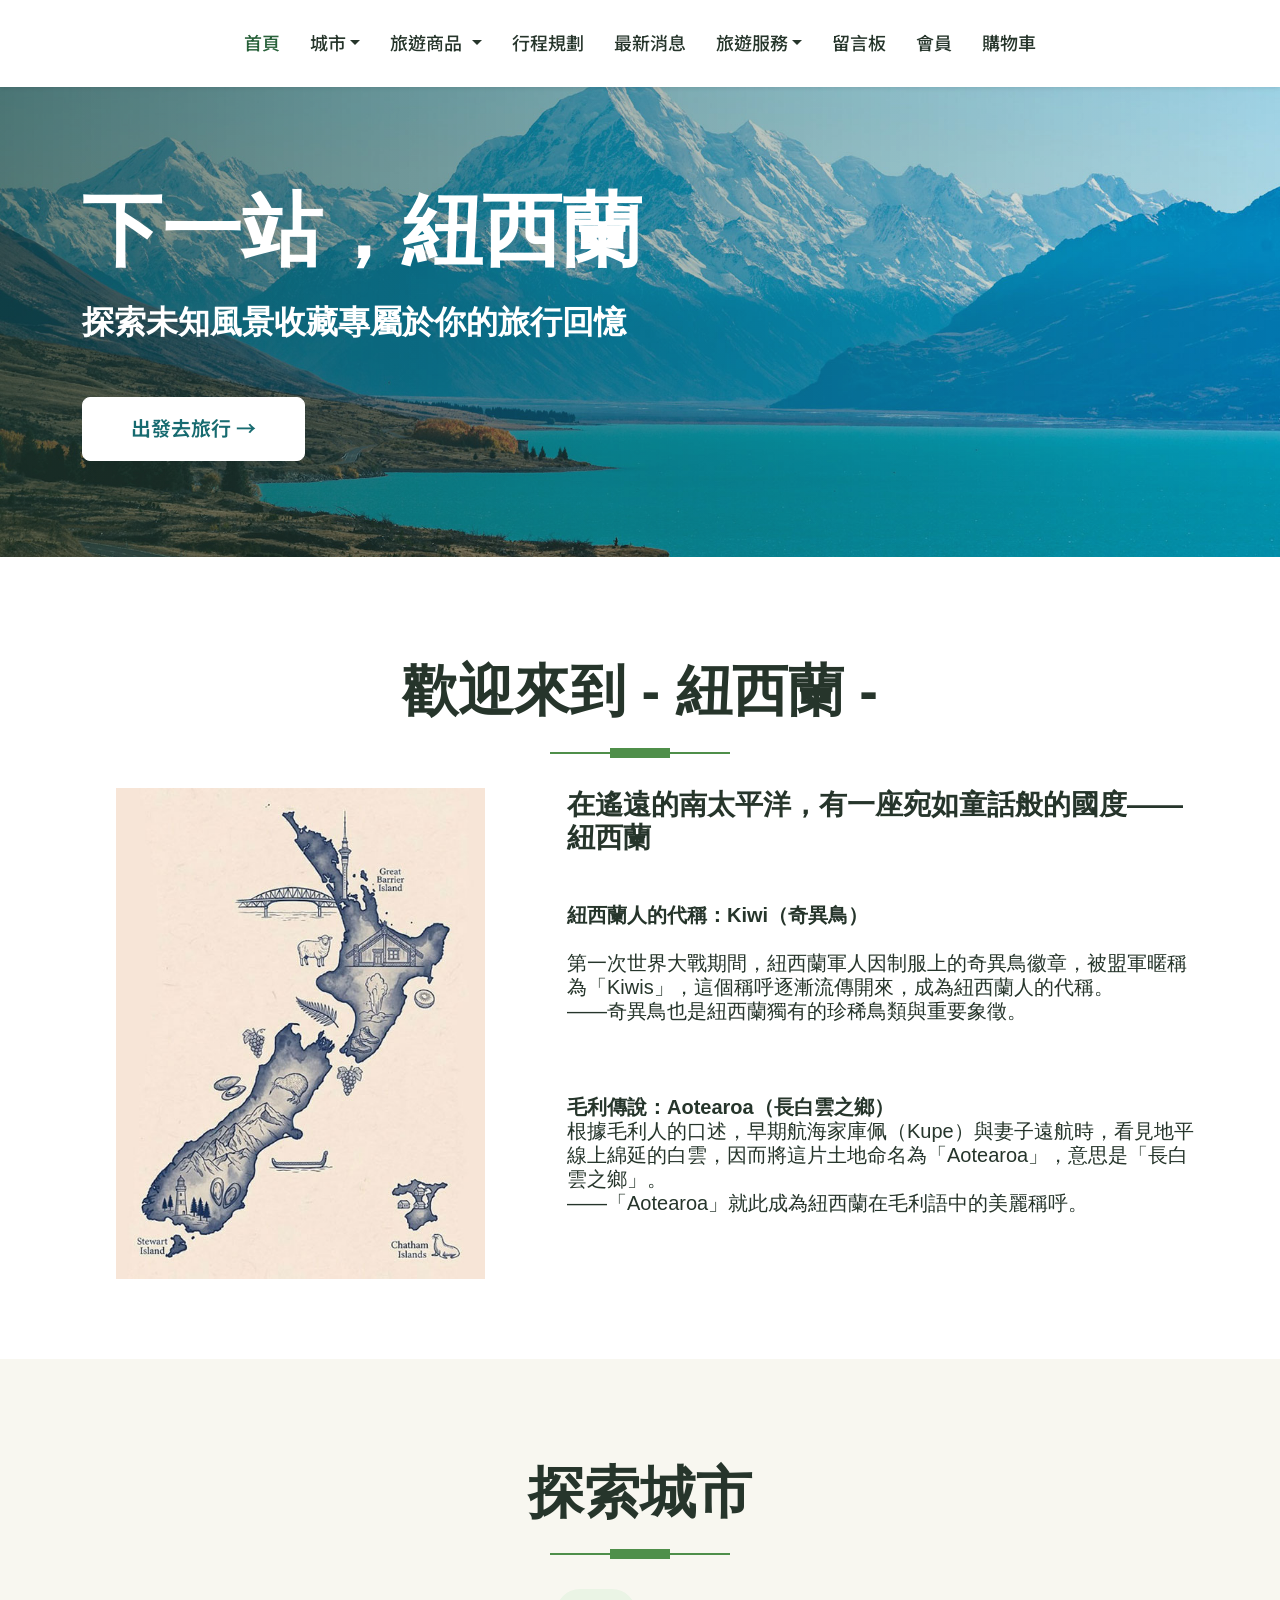
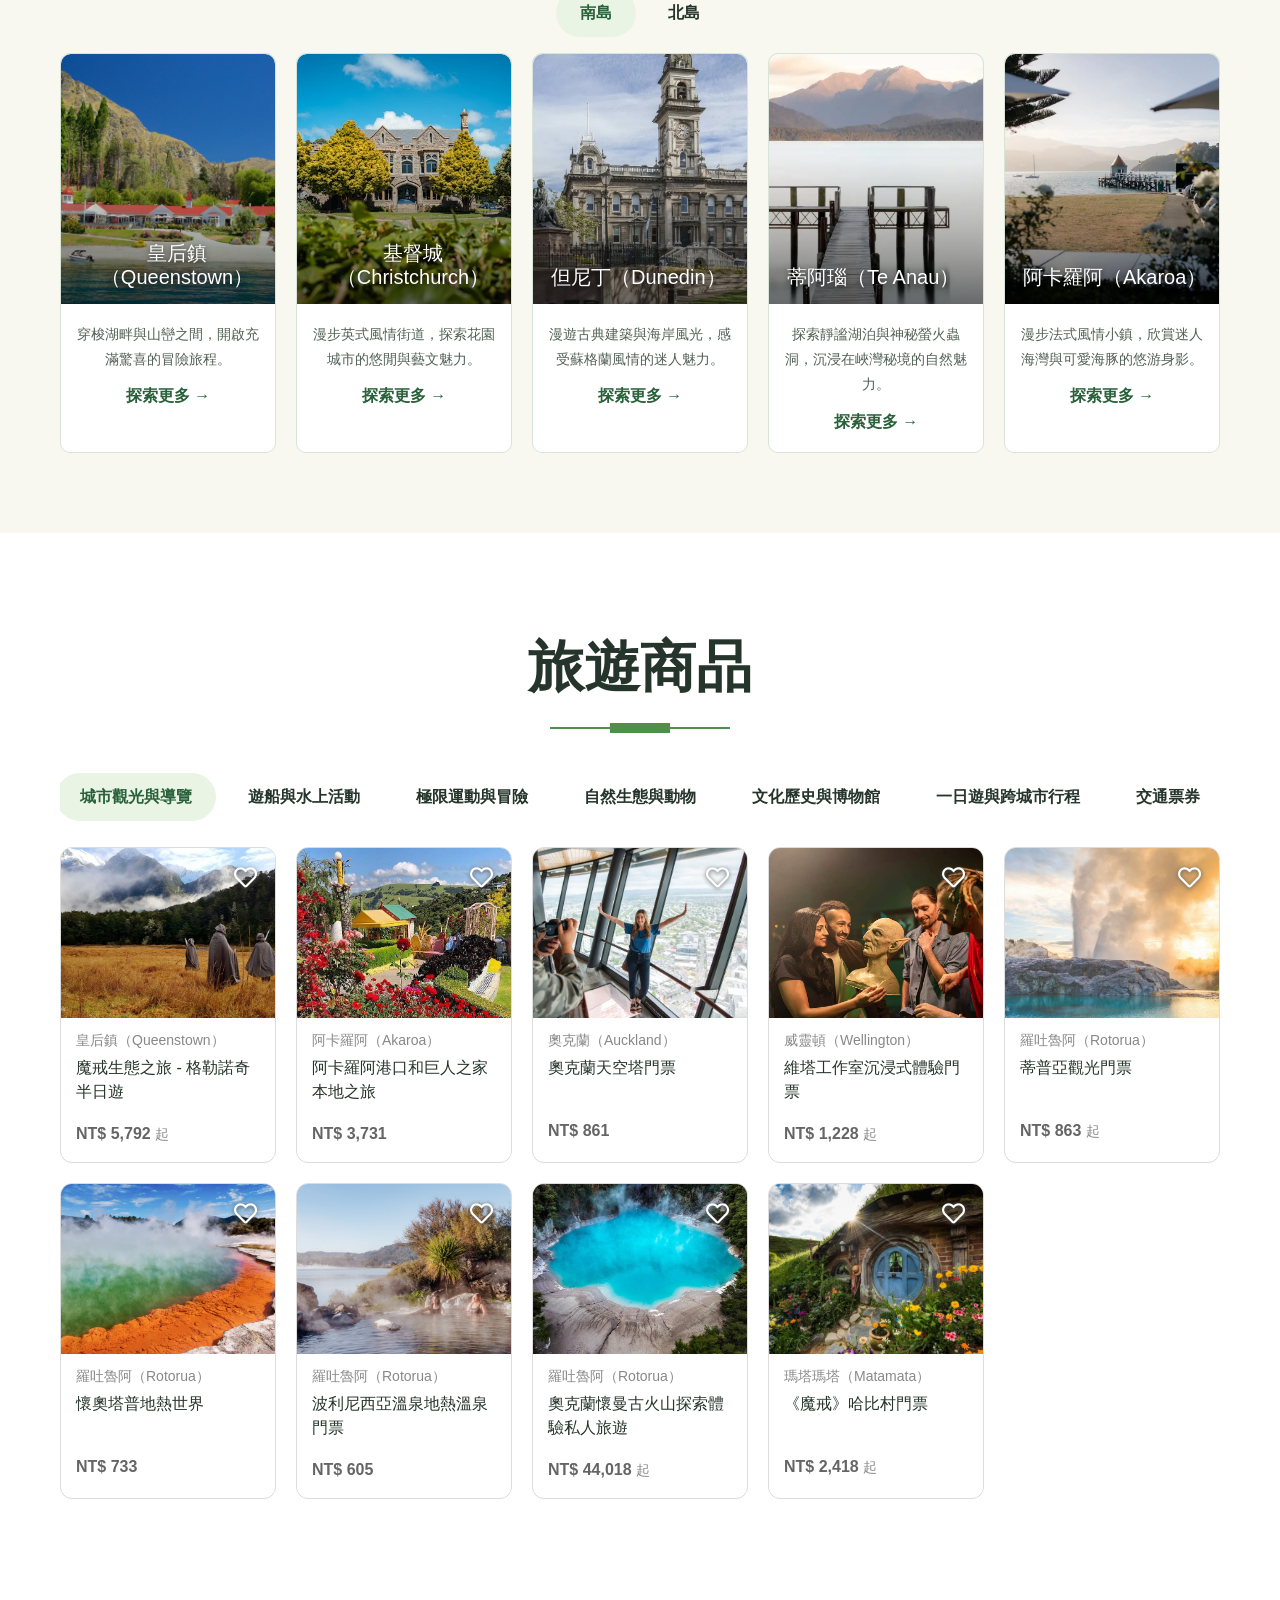
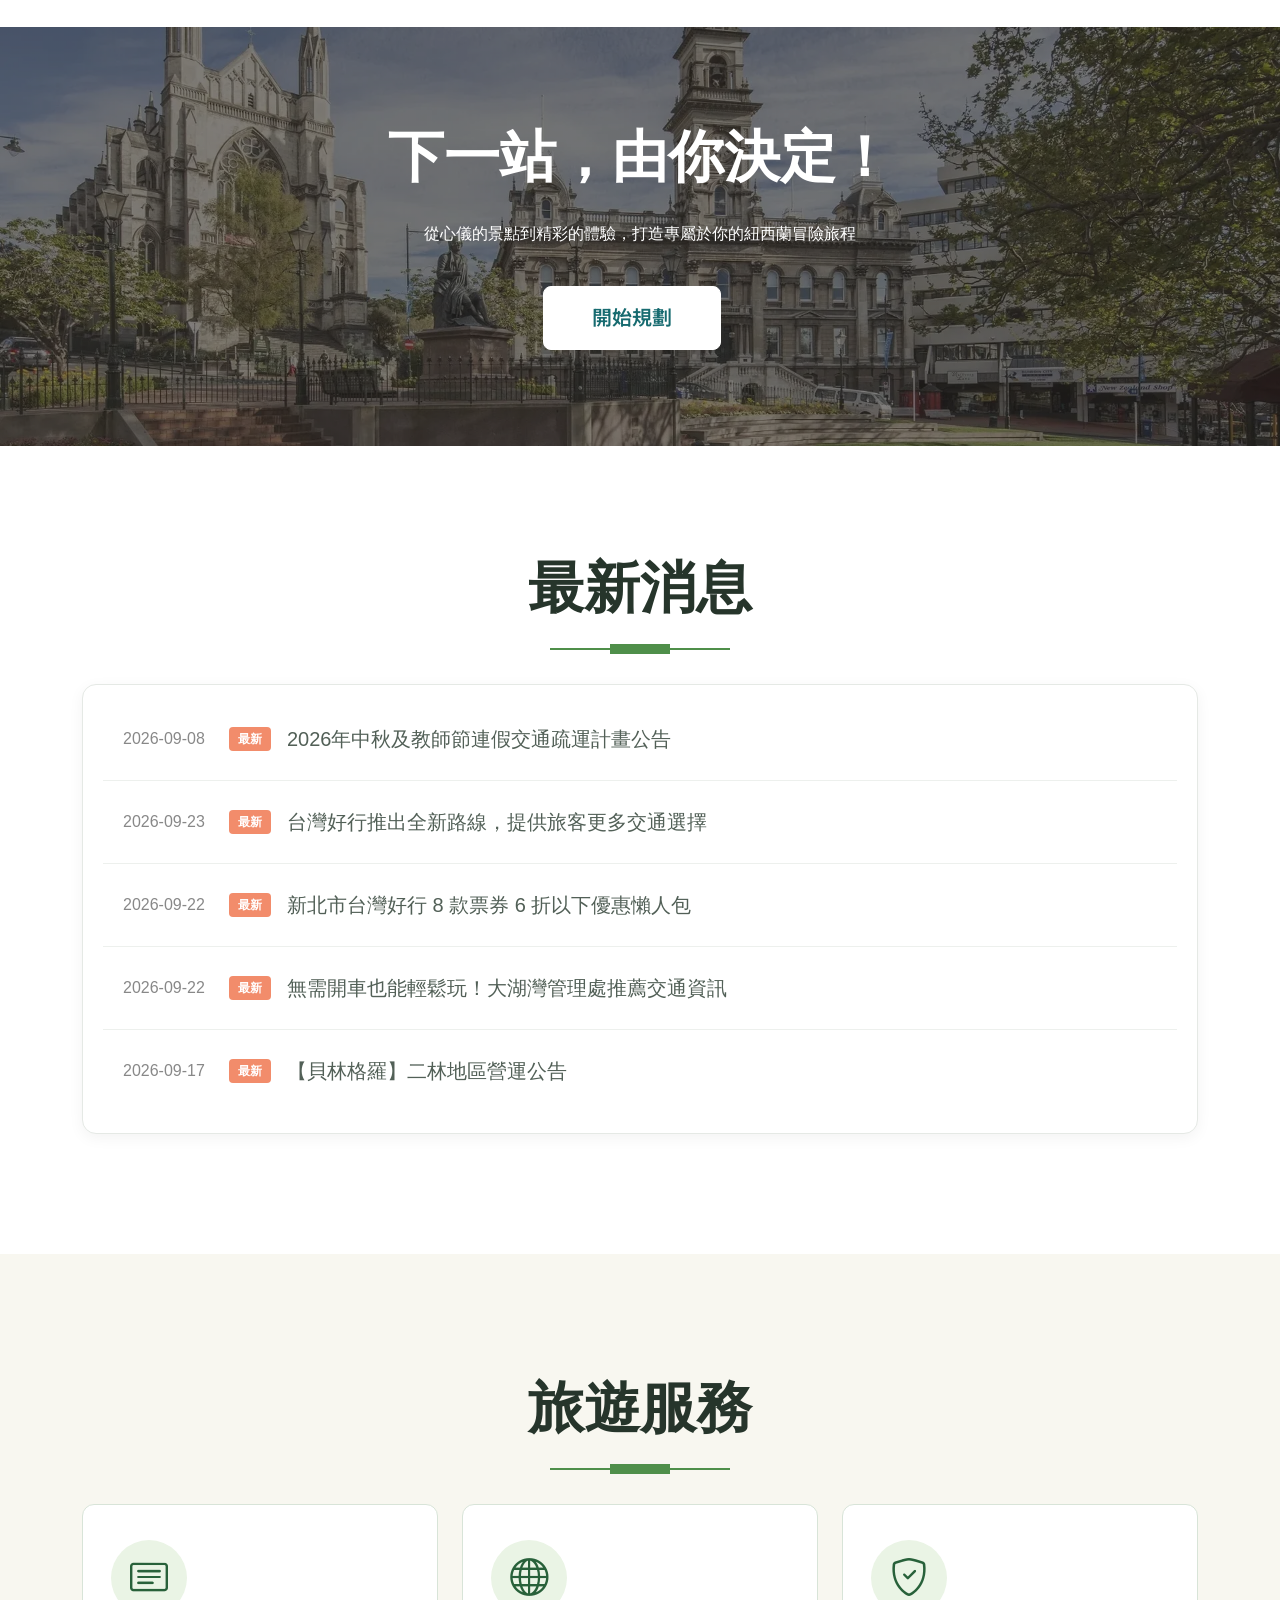
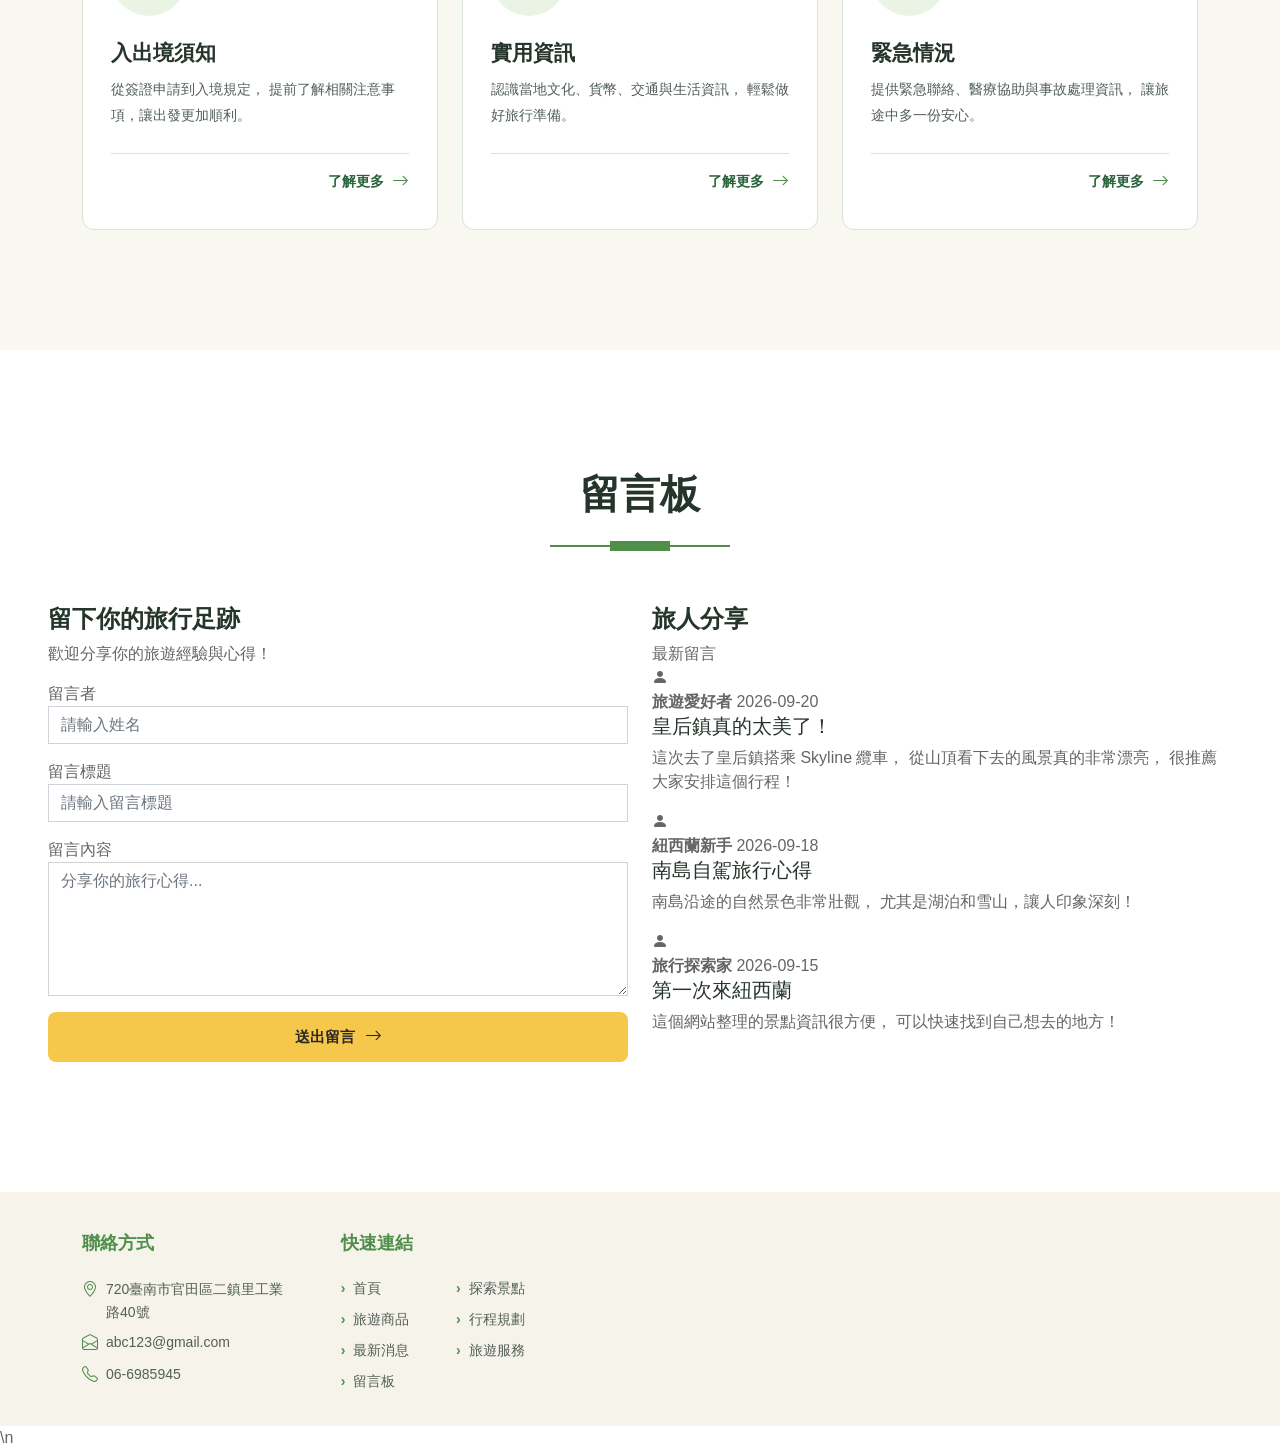
==== commit 33b78a49: "112302: connect forms to PHP backend and fix page metadata/links" ====
--- a/index.html
+++ b/index.html
@@ -3,10 +3,10 @@
 
 <head>
     <meta charset="utf-8">
-    <title>KIWI TRAILS</title>
+    <title>KIWI TRAILS｜下一站，紐西蘭！</title>
     <meta content="width=device-width, initial-scale=1.0" name="viewport">
-    <meta content="Free HTML Templates" name="keywords">
-    <meta content="Free HTML Templates" name="description">
+    <meta content="紐西蘭旅遊、景點探索、旅遊商品、行程規劃" name="keywords">
+    <meta content="探索紐西蘭城市、景點與旅遊體驗，規劃專屬旅行回憶。" name="description">
     <link href="img/kiwi.png" rel="icon" type="image/x-icon">
     <link rel="preconnect" href="https://fonts.googleapis.com">
     <link rel="preconnect" href="https://fonts.gstatic.com" crossorigin>
@@ -20,7 +20,15 @@
 <body>
     <!-- 導覽列 Start -->
     <nav class="navbar navbar-expand-lg bg-white navbar-dark shadow-sm py-3 py-lg-0 px-3 px-lg-0">
-		<div class="collapse navbar-collapse" id="navbarCollapse">
+		<button class="navbar-toggler" type="button"
+            data-bs-toggle="collapse"
+            data-bs-target="#navbarCollapse"
+            aria-controls="navbarCollapse"
+            aria-expanded="false"
+            aria-label="切換導覽列">
+            <span class="navbar-toggler-icon"></span>
+        </button>
+        <div class="collapse navbar-collapse" id="navbarCollapse">
             <div class="navbar-nav ms-auto mx-lg-auto py-0">
 				<a href="index.html" class="nav-item nav-link active">首頁</a>
 				<div class="nav-item dropdown">
@@ -116,7 +124,7 @@
                     </div>
                 </div>
                 <div class="col-lg-7 col-md-12 pb-5">
-					<p>&nbsp;</p>
+					
                     <h3 class="mb-4">在遙遠的南太平洋，有一座宛如童話般的國度——紐西蘭</h3><br>
                     <h5 class="mb-3"><b>紐西蘭人的代稱：Kiwi（奇異鳥）</b><br><br>第一次世界大戰期間，紐西蘭軍人因制服上的奇異鳥徽章，被盟軍暱稱為「Kiwis」，這個稱呼逐漸流傳開來，成為紐西蘭人的代稱。<br>——奇異鳥也是紐西蘭獨有的珍稀鳥類與重要象徵。<br><br><br><br>
 						<b>毛利傳說：Aotearoa（長白雲之鄉）</b><br>
@@ -1139,7 +1147,7 @@
             <!-- 消息列表 -->
             <div class="news-list">
 
-                <a href="news-detail.php?id=1" class="news-item">
+                <a href="news.html?id=1" class="news-item">
                     <span class="news-date">2026-09-08</span>
                     <span class="news-label">最新</span>
                     <span class="news-title">
@@ -1202,7 +1210,7 @@
                             從簽證申請到入境規定，
                             提前了解相關注意事項，讓出發更加順利。
                         </p>
-                        <a href="entry.php" class="service-more">
+                        <a href="services.html#entry" class="service-more">
                             了解更多
                             <i class="bi bi-arrow-right"></i>
                         </a>
@@ -1219,7 +1227,7 @@
                             認識當地文化、貨幣、交通與生活資訊，
                             輕鬆做好旅行準備。
                         </p>
-                        <a href="travel-info.php" class="service-more">
+                        <a href="services.html#information" class="service-more">
                             了解更多
                             <i class="bi bi-arrow-right"></i>
                         </a>
@@ -1237,7 +1245,7 @@
                             提供緊急聯絡、醫療協助與事故處理資訊，
                             讓旅途中多一份安心。
                         </p>
-                        <a href="emergency.php" class="service-more">
+                        <a href="services.html#emergency" class="service-more">
                             了解更多
                             <i class="bi bi-arrow-right"></i>
                         </a>
@@ -1264,7 +1272,7 @@
                         <p class="message-form-text">
                             歡迎分享你的旅遊經驗與心得！
                         </p>
-                        <form action="message_add.php" method="POST">
+                        <form id="homeMessageForm" action="php/message_add.php" method="POST">
                             <div class="mb-3">
                                 <label for="message-name">留言者</label>
                                 <input type="text"
@@ -1419,40 +1427,7 @@
     <script src="js/main.js"></script>
     <script src="js/navbar.js"></script>
     <script src="js/favorites.js"></script>
-    <script src="js/home.js"></script>
-
-    <script>
-    function fastScrollTop(event) {
-        event.preventDefault();
-        event.stopImmediatePropagation();
-        event.stopPropagation();
-
-        const startPosition = window.scrollY;
-        const duration = 500;
-        const startTime = performance.now();
-
-        // 暫時關閉瀏覽器原本的平滑滾動
-        document.documentElement.style.scrollBehavior = "auto";
-
-        function animateScroll(currentTime) {
-            const elapsed = currentTime - startTime;
-            const progress = Math.min(elapsed / duration, 1);
-
-            // 快速起步，平順減速
-            const ease = 1 - Math.pow(1 - progress, 3);
-
-            window.scrollTo(0, startPosition * (1 - ease));
-
-            if (progress < 1) {
-                requestAnimationFrame(animateScroll);
-            } else {
-                document.documentElement.style.scrollBehavior = "";
-            }
-        }
-
-        requestAnimationFrame(animateScroll);
-    }
-    </script>
+    <script src="js/home.js"></script>\n    <script src="js/pages.js"></script>
 
 </body>
 
--- a/css/style.css
+++ b/css/style.css
@@ -361,7 +361,7 @@
 
 
 /* 滑鼠移入：景點名稱放大 */
-.attraction-card:hover-name {
+.attraction-card:hover .attraction-name {
     transform: scale(1.08);
     transform-origin: left bottom;
 }
